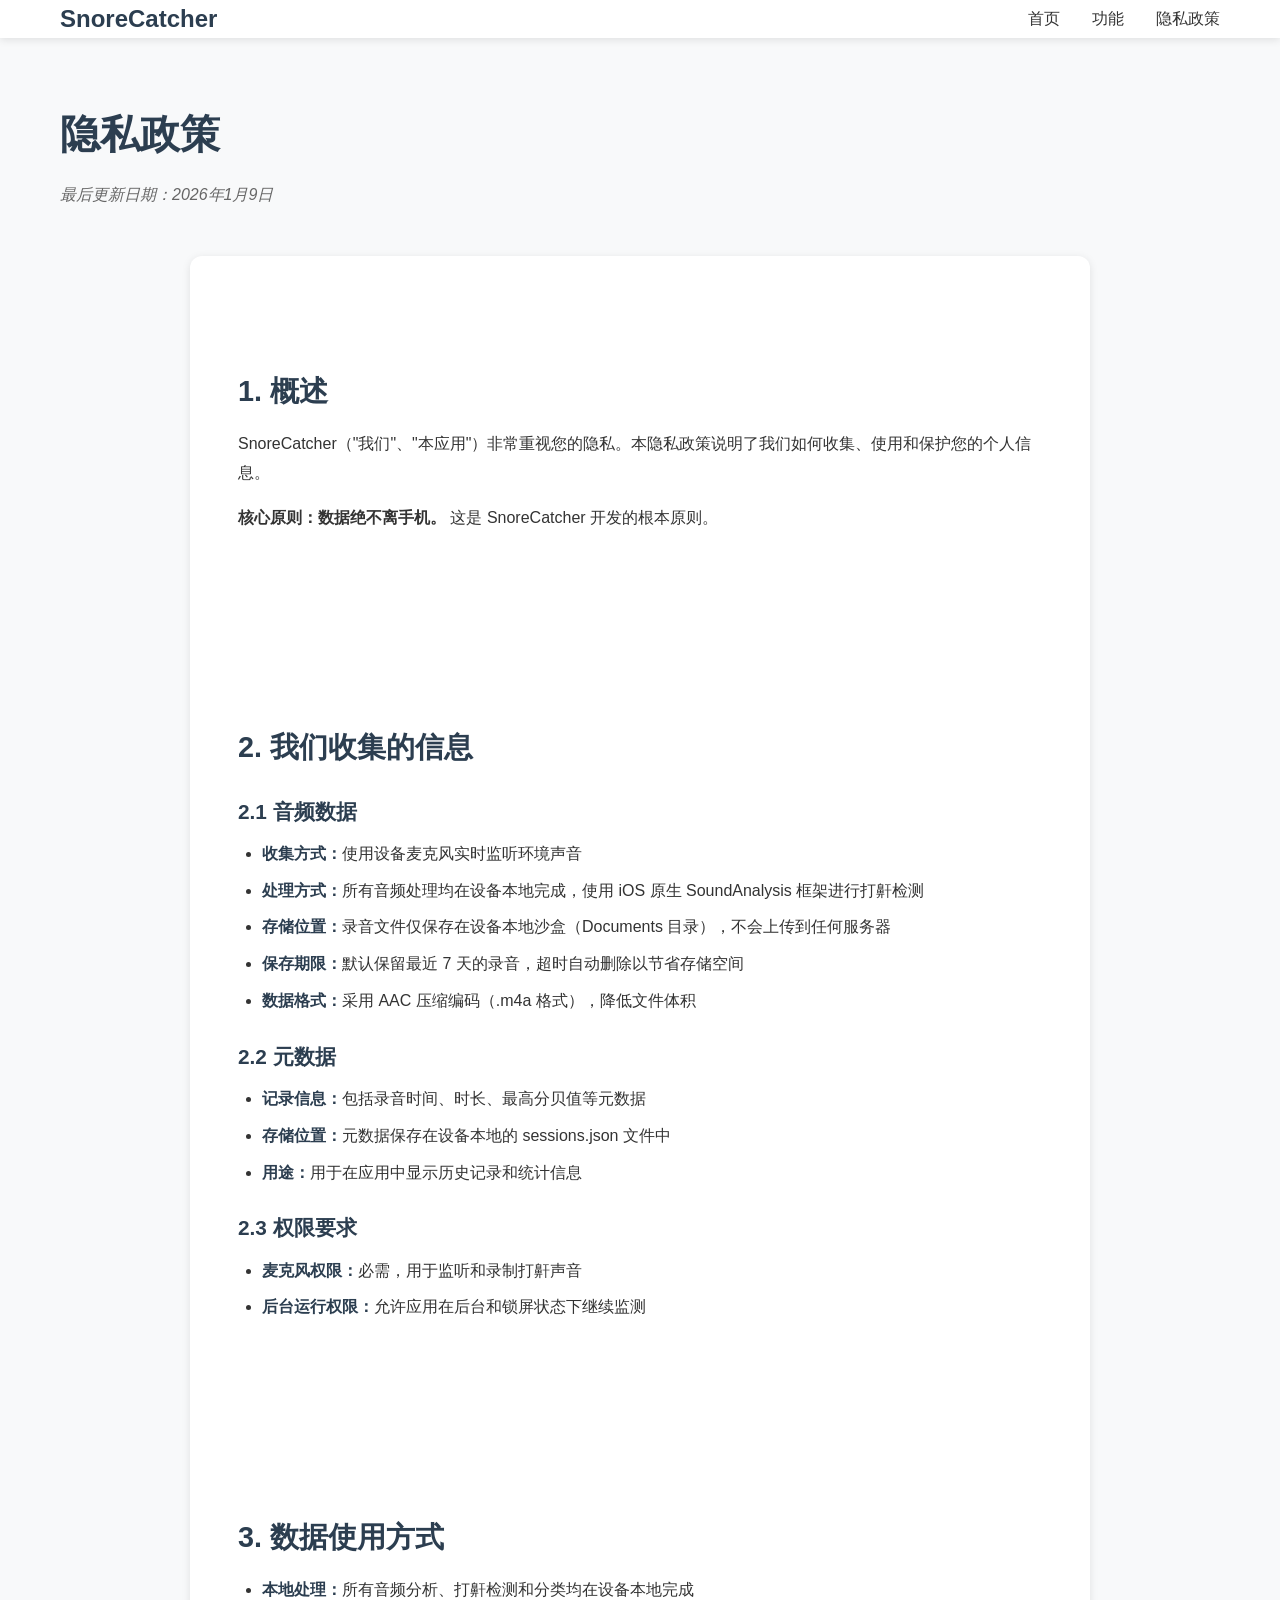
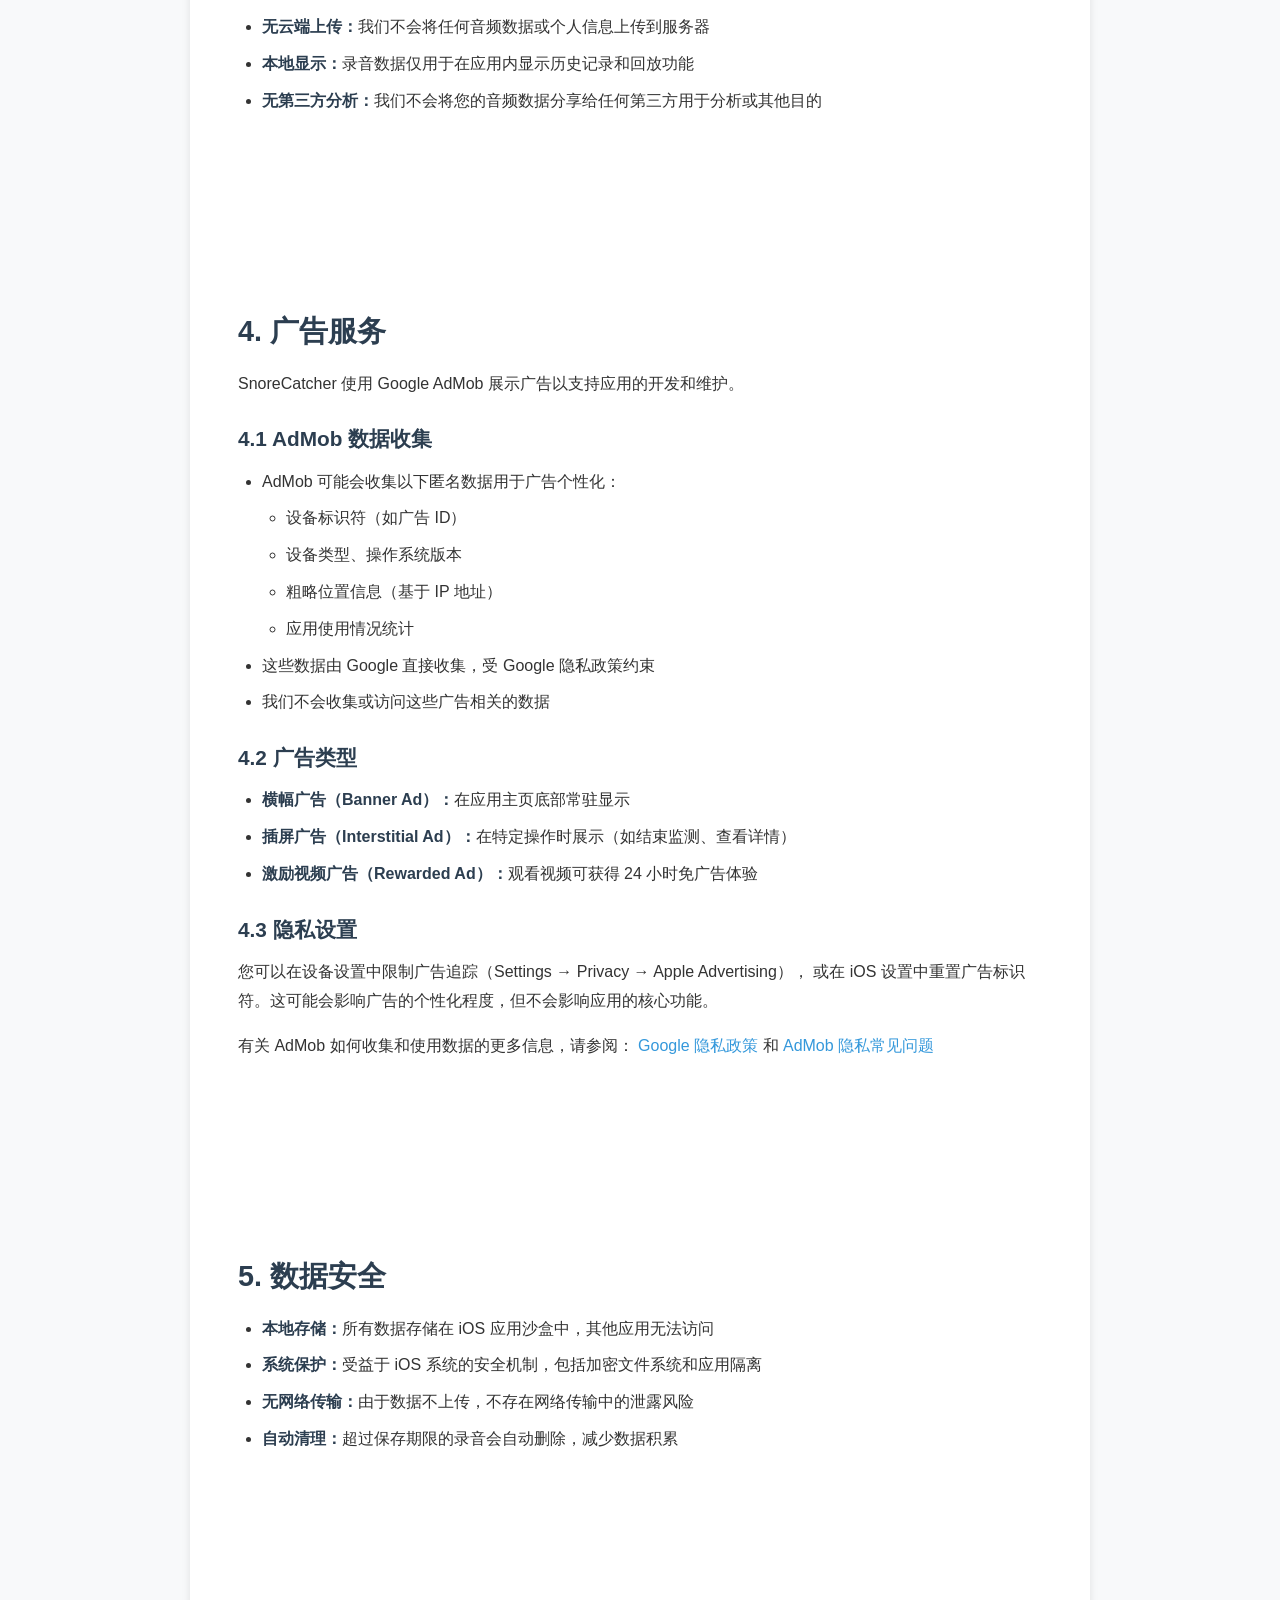
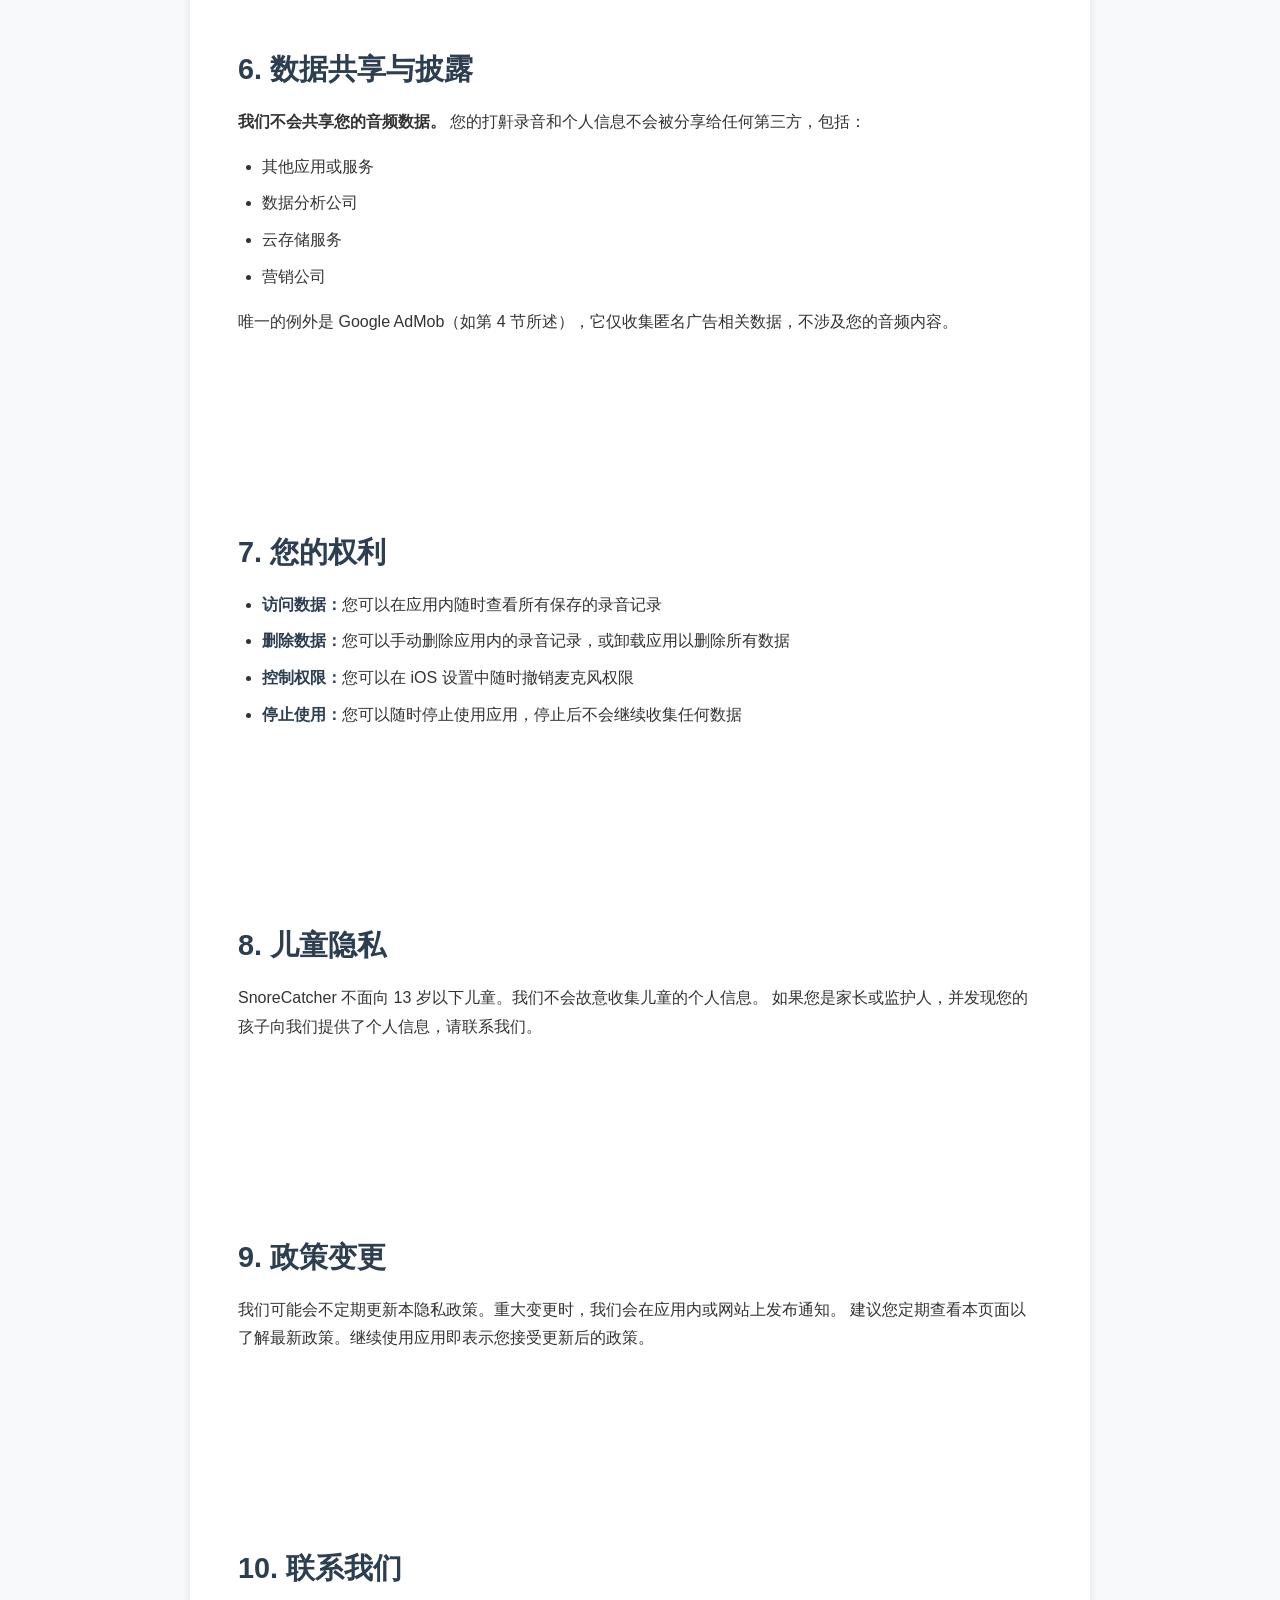
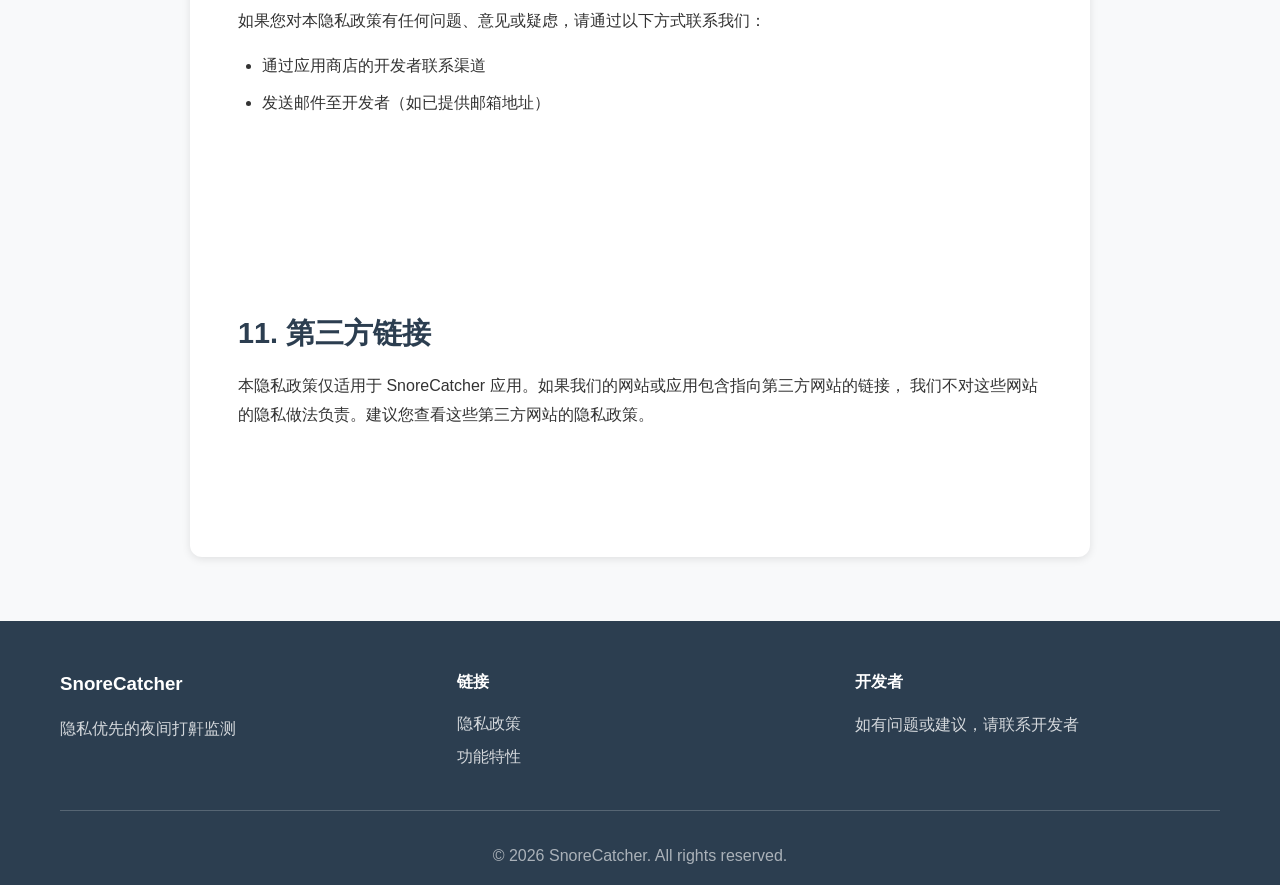
==== privacy.html @ e6eb2a5a "Initial commit: SnoreCatcher website" ====
<!DOCTYPE html>
<html lang="zh-CN">
<head>
    <meta charset="UTF-8">
    <meta name="viewport" content="width=device-width, initial-scale=1.0">
    <meta name="description" content="SnoreCatcher 隐私政策">
    <title>隐私政策 - SnoreCatcher</title>
    <link rel="stylesheet" href="styles.css">
</head>
<body>
    <header>
        <nav class="container">
            <div class="logo">
                <a href="index.html"><h1>SnoreCatcher</h1></a>
            </div>
            <ul class="nav-links">
                <li><a href="index.html">首页</a></li>
                <li><a href="index.html#features">功能</a></li>
                <li><a href="privacy.html">隐私政策</a></li>
            </ul>
        </nav>
    </header>

    <main>
        <section class="privacy-policy">
            <div class="container">
                <h1>隐私政策</h1>
                <p class="last-updated">最后更新日期：2026年1月9日</p>

                <div class="policy-content">
                    <section class="policy-section">
                        <h2>1. 概述</h2>
                        <p>
                            SnoreCatcher（"我们"、"本应用"）非常重视您的隐私。本隐私政策说明了我们如何收集、使用和保护您的个人信息。
                        </p>
                        <p>
                            <strong>核心原则：数据绝不离手机。</strong> 这是 SnoreCatcher 开发的根本原则。
                        </p>
                    </section>

                    <section class="policy-section">
                        <h2>2. 我们收集的信息</h2>
                        
                        <h3>2.1 音频数据</h3>
                        <ul>
                            <li><strong>收集方式：</strong>使用设备麦克风实时监听环境声音</li>
                            <li><strong>处理方式：</strong>所有音频处理均在设备本地完成，使用 iOS 原生 SoundAnalysis 框架进行打鼾检测</li>
                            <li><strong>存储位置：</strong>录音文件仅保存在设备本地沙盒（Documents 目录），不会上传到任何服务器</li>
                            <li><strong>保存期限：</strong>默认保留最近 7 天的录音，超时自动删除以节省存储空间</li>
                            <li><strong>数据格式：</strong>采用 AAC 压缩编码（.m4a 格式），降低文件体积</li>
                        </ul>

                        <h3>2.2 元数据</h3>
                        <ul>
                            <li><strong>记录信息：</strong>包括录音时间、时长、最高分贝值等元数据</li>
                            <li><strong>存储位置：</strong>元数据保存在设备本地的 sessions.json 文件中</li>
                            <li><strong>用途：</strong>用于在应用中显示历史记录和统计信息</li>
                        </ul>

                        <h3>2.3 权限要求</h3>
                        <ul>
                            <li><strong>麦克风权限：</strong>必需，用于监听和录制打鼾声音</li>
                            <li><strong>后台运行权限：</strong>允许应用在后台和锁屏状态下继续监测</li>
                        </ul>
                    </section>

                    <section class="policy-section">
                        <h2>3. 数据使用方式</h2>
                        <ul>
                            <li><strong>本地处理：</strong>所有音频分析、打鼾检测和分类均在设备本地完成</li>
                            <li><strong>无云端上传：</strong>我们不会将任何音频数据或个人信息上传到服务器</li>
                            <li><strong>本地显示：</strong>录音数据仅用于在应用内显示历史记录和回放功能</li>
                            <li><strong>无第三方分析：</strong>我们不会将您的音频数据分享给任何第三方用于分析或其他目的</li>
                        </ul>
                    </section>

                    <section class="policy-section">
                        <h2>4. 广告服务</h2>
                        <p>
                            SnoreCatcher 使用 Google AdMob 展示广告以支持应用的开发和维护。
                        </p>
                        
                        <h3>4.1 AdMob 数据收集</h3>
                        <ul>
                            <li>AdMob 可能会收集以下匿名数据用于广告个性化：
                                <ul>
                                    <li>设备标识符（如广告 ID）</li>
                                    <li>设备类型、操作系统版本</li>
                                    <li>粗略位置信息（基于 IP 地址）</li>
                                    <li>应用使用情况统计</li>
                                </ul>
                            </li>
                            <li>这些数据由 Google 直接收集，受 Google 隐私政策约束</li>
                            <li>我们不会收集或访问这些广告相关的数据</li>
                        </ul>

                        <h3>4.2 广告类型</h3>
                        <ul>
                            <li><strong>横幅广告（Banner Ad）：</strong>在应用主页底部常驻显示</li>
                            <li><strong>插屏广告（Interstitial Ad）：</strong>在特定操作时展示（如结束监测、查看详情）</li>
                            <li><strong>激励视频广告（Rewarded Ad）：</strong>观看视频可获得 24 小时免广告体验</li>
                        </ul>

                        <h3>4.3 隐私设置</h3>
                        <p>
                            您可以在设备设置中限制广告追踪（Settings → Privacy → Apple Advertising），
                            或在 iOS 设置中重置广告标识符。这可能会影响广告的个性化程度，但不会影响应用的核心功能。
                        </p>

                        <p>
                            有关 AdMob 如何收集和使用数据的更多信息，请参阅：
                            <a href="https://policies.google.com/privacy" target="_blank">Google 隐私政策</a> 和
                            <a href="https://support.google.com/admob/answer/6128543" target="_blank">AdMob 隐私常见问题</a>
                        </p>
                    </section>

                    <section class="policy-section">
                        <h2>5. 数据安全</h2>
                        <ul>
                            <li><strong>本地存储：</strong>所有数据存储在 iOS 应用沙盒中，其他应用无法访问</li>
                            <li><strong>系统保护：</strong>受益于 iOS 系统的安全机制，包括加密文件系统和应用隔离</li>
                            <li><strong>无网络传输：</strong>由于数据不上传，不存在网络传输中的泄露风险</li>
                            <li><strong>自动清理：</strong>超过保存期限的录音会自动删除，减少数据积累</li>
                        </ul>
                    </section>

                    <section class="policy-section">
                        <h2>6. 数据共享与披露</h2>
                        <p>
                            <strong>我们不会共享您的音频数据。</strong> 您的打鼾录音和个人信息不会被分享给任何第三方，包括：
                        </p>
                        <ul>
                            <li>其他应用或服务</li>
                            <li>数据分析公司</li>
                            <li>云存储服务</li>
                            <li>营销公司</li>
                        </ul>
                        <p>
                            唯一的例外是 Google AdMob（如第 4 节所述），它仅收集匿名广告相关数据，不涉及您的音频内容。
                        </p>
                    </section>

                    <section class="policy-section">
                        <h2>7. 您的权利</h2>
                        <ul>
                            <li><strong>访问数据：</strong>您可以在应用内随时查看所有保存的录音记录</li>
                            <li><strong>删除数据：</strong>您可以手动删除应用内的录音记录，或卸载应用以删除所有数据</li>
                            <li><strong>控制权限：</strong>您可以在 iOS 设置中随时撤销麦克风权限</li>
                            <li><strong>停止使用：</strong>您可以随时停止使用应用，停止后不会继续收集任何数据</li>
                        </ul>
                    </section>

                    <section class="policy-section">
                        <h2>8. 儿童隐私</h2>
                        <p>
                            SnoreCatcher 不面向 13 岁以下儿童。我们不会故意收集儿童的个人信息。
                            如果您是家长或监护人，并发现您的孩子向我们提供了个人信息，请联系我们。
                        </p>
                    </section>

                    <section class="policy-section">
                        <h2>9. 政策变更</h2>
                        <p>
                            我们可能会不定期更新本隐私政策。重大变更时，我们会在应用内或网站上发布通知。
                            建议您定期查看本页面以了解最新政策。继续使用应用即表示您接受更新后的政策。
                        </p>
                    </section>

                    <section class="policy-section">
                        <h2>10. 联系我们</h2>
                        <p>
                            如果您对本隐私政策有任何问题、意见或疑虑，请通过以下方式联系我们：
                        </p>
                        <ul>
                            <li>通过应用商店的开发者联系渠道</li>
                            <li>发送邮件至开发者（如已提供邮箱地址）</li>
                        </ul>
                    </section>

                    <section class="policy-section">
                        <h2>11. 第三方链接</h2>
                        <p>
                            本隐私政策仅适用于 SnoreCatcher 应用。如果我们的网站或应用包含指向第三方网站的链接，
                            我们不对这些网站的隐私做法负责。建议您查看这些第三方网站的隐私政策。
                        </p>
                    </section>
                </div>
            </div>
        </section>
    </main>

    <footer>
        <div class="container">
            <div class="footer-content">
                <div class="footer-section">
                    <h3>SnoreCatcher</h3>
                    <p>隐私优先的夜间打鼾监测</p>
                </div>
                <div class="footer-section">
                    <h4>链接</h4>
                    <ul>
                        <li><a href="privacy.html">隐私政策</a></li>
                        <li><a href="index.html#features">功能特性</a></li>
                    </ul>
                </div>
                <div class="footer-section">
                    <h4>开发者</h4>
                    <p>如有问题或建议，请联系开发者</p>
                </div>
            </div>
            <div class="footer-bottom">
                <p>&copy; 2026 SnoreCatcher. All rights reserved.</p>
            </div>
        </div>
    </footer>
</body>
</html>
---- styles.css ----
/* Reset and Base Styles */
* {
    margin: 0;
    padding: 0;
    box-sizing: border-box;
}

:root {
    --primary-color: #2c3e50;
    --secondary-color: #3498db;
    --accent-color: #e74c3c;
    --text-color: #333;
    --text-light: #666;
    --bg-color: #ffffff;
    --bg-light: #f8f9fa;
    --border-color: #e1e8ed;
    --shadow: 0 2px 8px rgba(0, 0, 0, 0.1);
    --shadow-lg: 0 4px 16px rgba(0, 0, 0, 0.15);
}

body {
    font-family: -apple-system, BlinkMacSystemFont, 'Segoe UI', Roboto, 'Helvetica Neue', Arial, sans-serif;
    color: var(--text-color);
    line-height: 1.6;
    background-color: var(--bg-color);
}

.container {
    max-width: 1200px;
    margin: 0 auto;
    padding: 0 20px;
}

/* Header */
header {
    background-color: var(--bg-color);
    box-shadow: var(--shadow);
    position: sticky;
    top: 0;
    z-index: 100;
}

nav {
    display: flex;
    justify-content: space-between;
    align-items: center;
    padding: 1rem 20px;
}

.logo h1 {
    font-size: 1.5rem;
    color: var(--primary-color);
    font-weight: 700;
}

.logo a {
    text-decoration: none;
}

.nav-links {
    display: flex;
    list-style: none;
    gap: 2rem;
}

.nav-links a {
    color: var(--text-color);
    text-decoration: none;
    font-weight: 500;
    transition: color 0.3s;
}

.nav-links a:hover {
    color: var(--secondary-color);
}

/* Hero Section */
.hero {
    background: linear-gradient(135deg, #667eea 0%, #764ba2 100%);
    color: white;
    padding: 4rem 0;
    text-align: center;
}

.hero-content {
    max-width: 800px;
    margin: 0 auto;
}

.hero-title {
    font-size: 3rem;
    font-weight: 700;
    margin-bottom: 1rem;
}

.hero-subtitle {
    font-size: 1.5rem;
    margin-bottom: 1.5rem;
    opacity: 0.95;
}

.hero-description {
    font-size: 1.1rem;
    margin-bottom: 2rem;
    opacity: 0.9;
    line-height: 1.8;
}

.cta-buttons {
    margin-top: 2rem;
}

/* Buttons */
.btn {
    display: inline-block;
    padding: 0.75rem 2rem;
    text-decoration: none;
    border-radius: 8px;
    font-weight: 600;
    transition: all 0.3s;
    cursor: pointer;
    border: none;
    font-size: 1rem;
}

.btn-primary {
    background-color: white;
    color: var(--primary-color);
    box-shadow: var(--shadow-lg);
}

.btn-primary:hover {
    transform: translateY(-2px);
    box-shadow: 0 6px 20px rgba(0, 0, 0, 0.2);
}

.btn-large {
    padding: 1rem 2.5rem;
    font-size: 1.1rem;
}

.app-store-badge {
    display: inline-block;
}

/* Sections */
section {
    padding: 4rem 0;
}

.section-title {
    font-size: 2.5rem;
    text-align: center;
    margin-bottom: 3rem;
    color: var(--primary-color);
    font-weight: 700;
}

/* Features Grid */
.features {
    background-color: var(--bg-light);
}

.features-grid {
    display: grid;
    grid-template-columns: repeat(auto-fit, minmax(300px, 1fr));
    gap: 2rem;
    margin-top: 2rem;
}

.feature-card {
    background: white;
    padding: 2rem;
    border-radius: 12px;
    box-shadow: var(--shadow);
    transition: transform 0.3s, box-shadow 0.3s;
    text-align: center;
}

.feature-card:hover {
    transform: translateY(-5px);
    box-shadow: var(--shadow-lg);
}

.feature-icon {
    font-size: 3rem;
    margin-bottom: 1rem;
}

.feature-card h3 {
    font-size: 1.5rem;
    margin-bottom: 1rem;
    color: var(--primary-color);
}

.feature-card p {
    color: var(--text-light);
    line-height: 1.7;
}

/* Target Users */
.users-grid {
    display: grid;
    grid-template-columns: repeat(auto-fit, minmax(280px, 1fr));
    gap: 2rem;
    margin-top: 2rem;
}

.user-card {
    background: white;
    padding: 2rem;
    border-radius: 12px;
    box-shadow: var(--shadow);
    border-left: 4px solid var(--secondary-color);
    transition: transform 0.3s;
}

.user-card:hover {
    transform: translateX(5px);
}

.user-card h3 {
    font-size: 1.3rem;
    margin-bottom: 0.5rem;
    color: var(--primary-color);
}

.user-card p {
    color: var(--text-light);
}

/* How It Works */
.how-it-works {
    background-color: var(--bg-light);
}

.process-steps {
    display: grid;
    grid-template-columns: repeat(auto-fit, minmax(250px, 1fr));
    gap: 2rem;
    margin-top: 2rem;
}

.step {
    background: white;
    padding: 2rem;
    border-radius: 12px;
    box-shadow: var(--shadow);
    text-align: center;
    position: relative;
}

.step-number {
    width: 50px;
    height: 50px;
    background: linear-gradient(135deg, #667eea 0%, #764ba2 100%);
    color: white;
    border-radius: 50%;
    display: flex;
    align-items: center;
    justify-content: center;
    font-size: 1.5rem;
    font-weight: 700;
    margin: 0 auto 1rem;
}

.step h3 {
    font-size: 1.3rem;
    margin-bottom: 0.5rem;
    color: var(--primary-color);
}

.step p {
    color: var(--text-light);
    line-height: 1.7;
}

/* Privacy Highlight */
.privacy-highlight {
    background: linear-gradient(135deg, #f093fb 0%, #f5576c 100%);
    color: white;
}

.privacy-content {
    max-width: 800px;
    margin: 0 auto;
    text-align: center;
}

.privacy-statement {
    font-size: 1.2rem;
    margin-bottom: 1.5rem;
    line-height: 1.8;
}

.privacy-highlight p {
    font-size: 1.1rem;
    opacity: 0.95;
    line-height: 1.8;
}

.privacy-highlight a {
    color: white;
    text-decoration: underline;
    font-weight: 600;
}

/* Download Section */
.download {
    background-color: var(--bg-light);
    text-align: center;
}

.download-description {
    font-size: 1.2rem;
    color: var(--text-light);
    margin-bottom: 2rem;
}

/* Privacy Policy Page */
.privacy-policy {
    padding: 4rem 0;
    background-color: var(--bg-light);
    min-height: calc(100vh - 200px);
}

.privacy-policy h1 {
    font-size: 2.5rem;
    color: var(--primary-color);
    margin-bottom: 1rem;
}

.last-updated {
    color: var(--text-light);
    font-style: italic;
    margin-bottom: 3rem;
}

.policy-content {
    background: white;
    padding: 3rem;
    border-radius: 12px;
    box-shadow: var(--shadow);
    max-width: 900px;
    margin: 0 auto;
}

.policy-section {
    margin-bottom: 3rem;
}

.policy-section:last-child {
    margin-bottom: 0;
}

.policy-section h2 {
    font-size: 1.8rem;
    color: var(--primary-color);
    margin-bottom: 1rem;
    margin-top: 2rem;
}

.policy-section h2:first-child {
    margin-top: 0;
}

.policy-section h3 {
    font-size: 1.3rem;
    color: var(--primary-color);
    margin-top: 1.5rem;
    margin-bottom: 0.75rem;
}

.policy-section p {
    color: var(--text-color);
    line-height: 1.8;
    margin-bottom: 1rem;
}

.policy-section ul {
    margin-left: 1.5rem;
    margin-bottom: 1rem;
    line-height: 1.8;
}

.policy-section ul ul {
    margin-top: 0.5rem;
    margin-bottom: 0.5rem;
}

.policy-section li {
    color: var(--text-color);
    margin-bottom: 0.5rem;
}

.policy-section li strong {
    color: var(--primary-color);
}

.policy-section a {
    color: var(--secondary-color);
    text-decoration: none;
}

.policy-section a:hover {
    text-decoration: underline;
}

/* Footer */
footer {
    background-color: var(--primary-color);
    color: white;
    padding: 3rem 0 1rem;
}

.footer-content {
    display: grid;
    grid-template-columns: repeat(auto-fit, minmax(250px, 1fr));
    gap: 2rem;
    margin-bottom: 2rem;
}

.footer-section h3,
.footer-section h4 {
    margin-bottom: 1rem;
}

.footer-section ul {
    list-style: none;
}

.footer-section ul li {
    margin-bottom: 0.5rem;
}

.footer-section a {
    color: rgba(255, 255, 255, 0.8);
    text-decoration: none;
    transition: color 0.3s;
}

.footer-section a:hover {
    color: white;
}

.footer-section p {
    color: rgba(255, 255, 255, 0.8);
    line-height: 1.7;
}

.footer-bottom {
    text-align: center;
    padding-top: 2rem;
    border-top: 1px solid rgba(255, 255, 255, 0.2);
    color: rgba(255, 255, 255, 0.6);
}

/* Responsive Design */
@media (max-width: 768px) {
    .nav-links {
        gap: 1rem;
        font-size: 0.9rem;
    }

    .hero-title {
        font-size: 2rem;
    }

    .hero-subtitle {
        font-size: 1.2rem;
    }

    .section-title {
        font-size: 2rem;
    }

    .features-grid,
    .users-grid,
    .process-steps {
        grid-template-columns: 1fr;
    }

    .policy-content {
        padding: 2rem 1.5rem;
    }

    .policy-section h2 {
        font-size: 1.5rem;
    }

    .footer-content {
        grid-template-columns: 1fr;
    }
}

@media (max-width: 480px) {
    nav {
        flex-direction: column;
        gap: 1rem;
    }

    .nav-links {
        flex-wrap: wrap;
        justify-content: center;
    }

    .hero {
        padding: 2rem 0;
    }

    .hero-title {
        font-size: 1.75rem;
    }

    section {
        padding: 2rem 0;
    }

    .container {
        padding: 0 15px;
    }
}
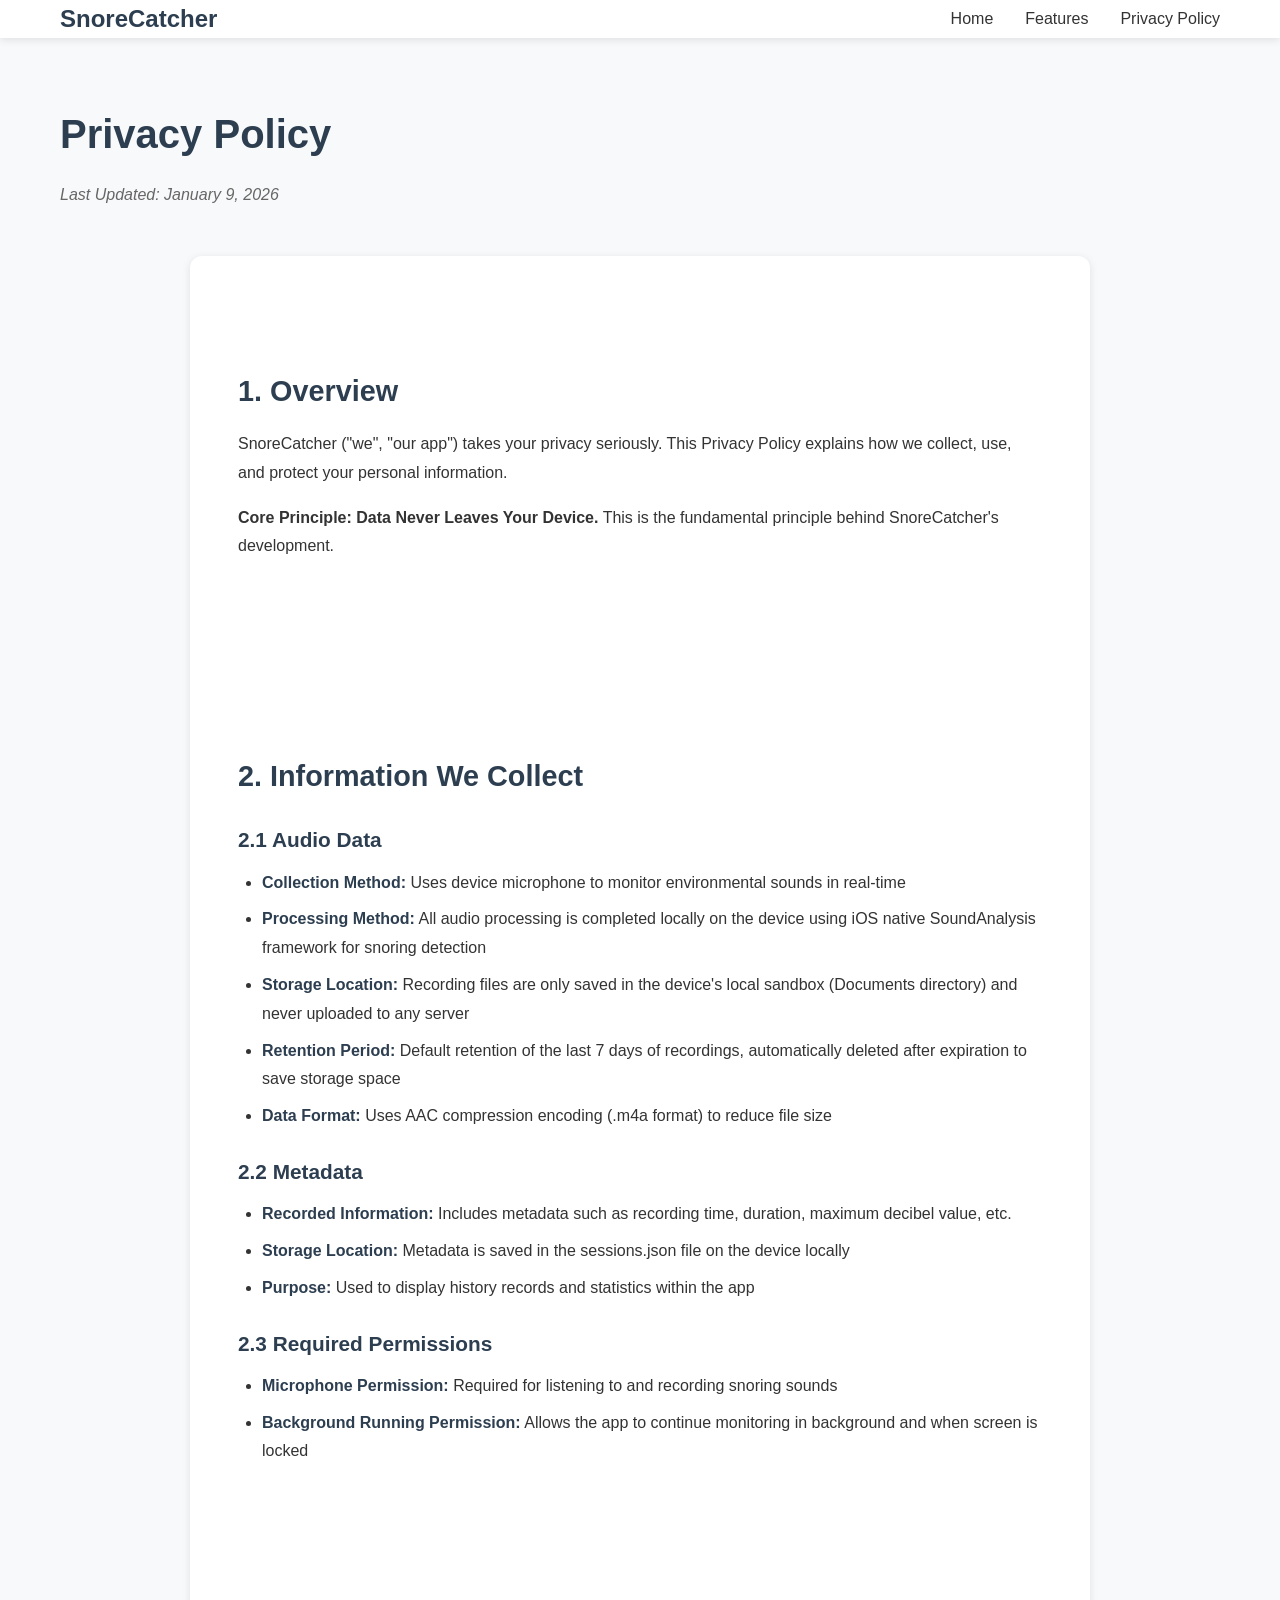
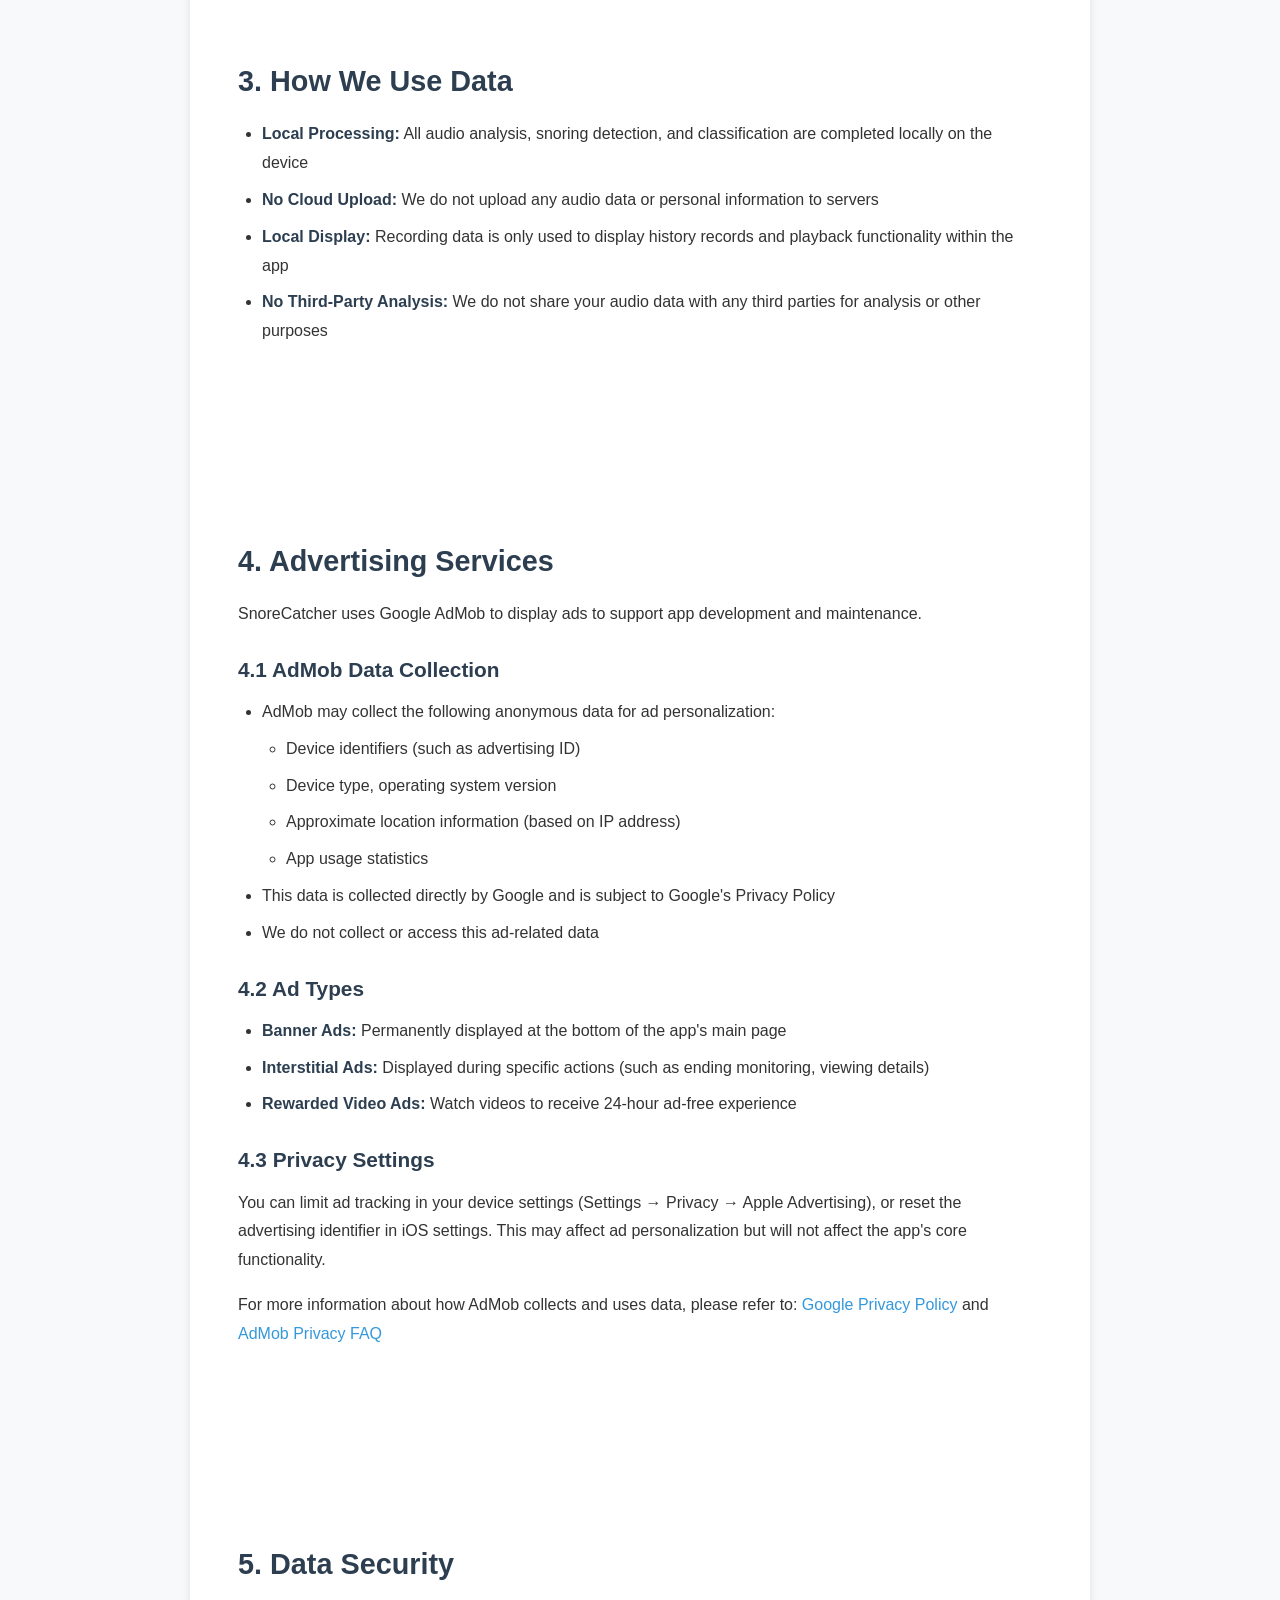
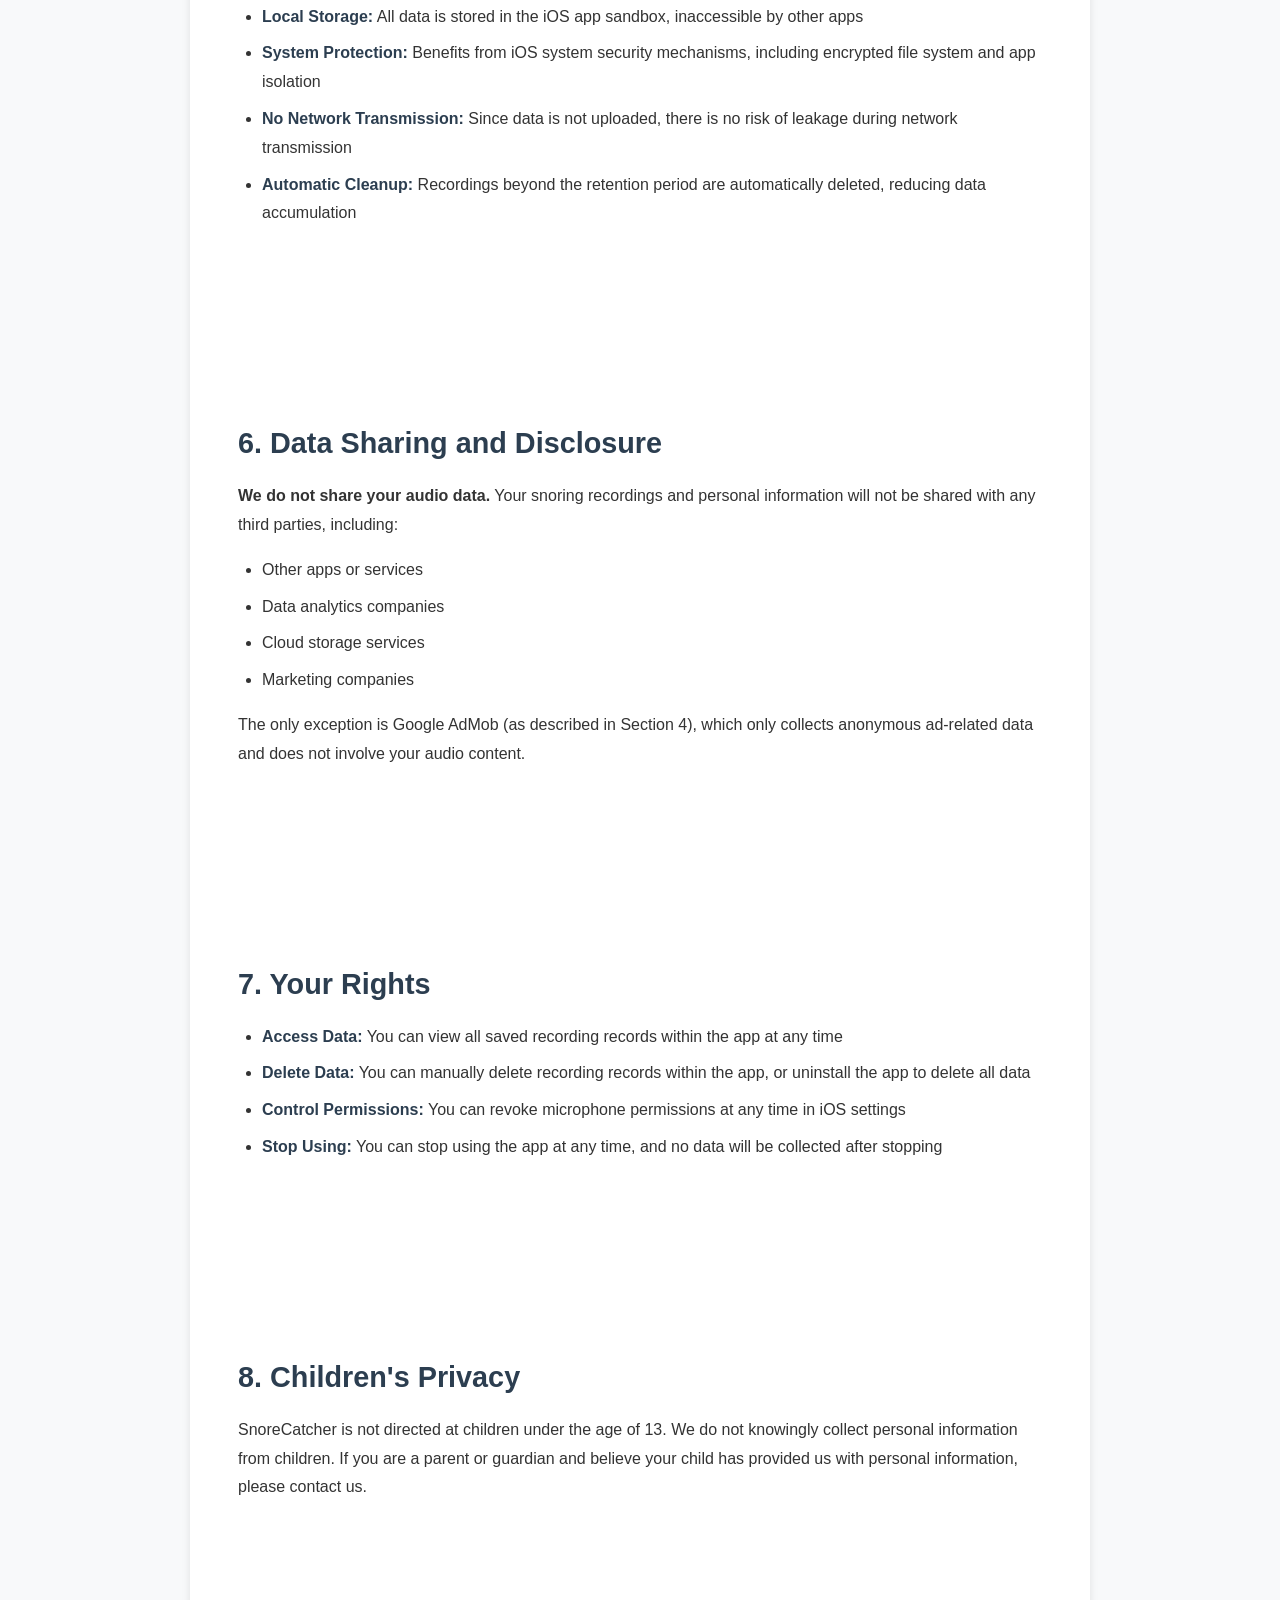
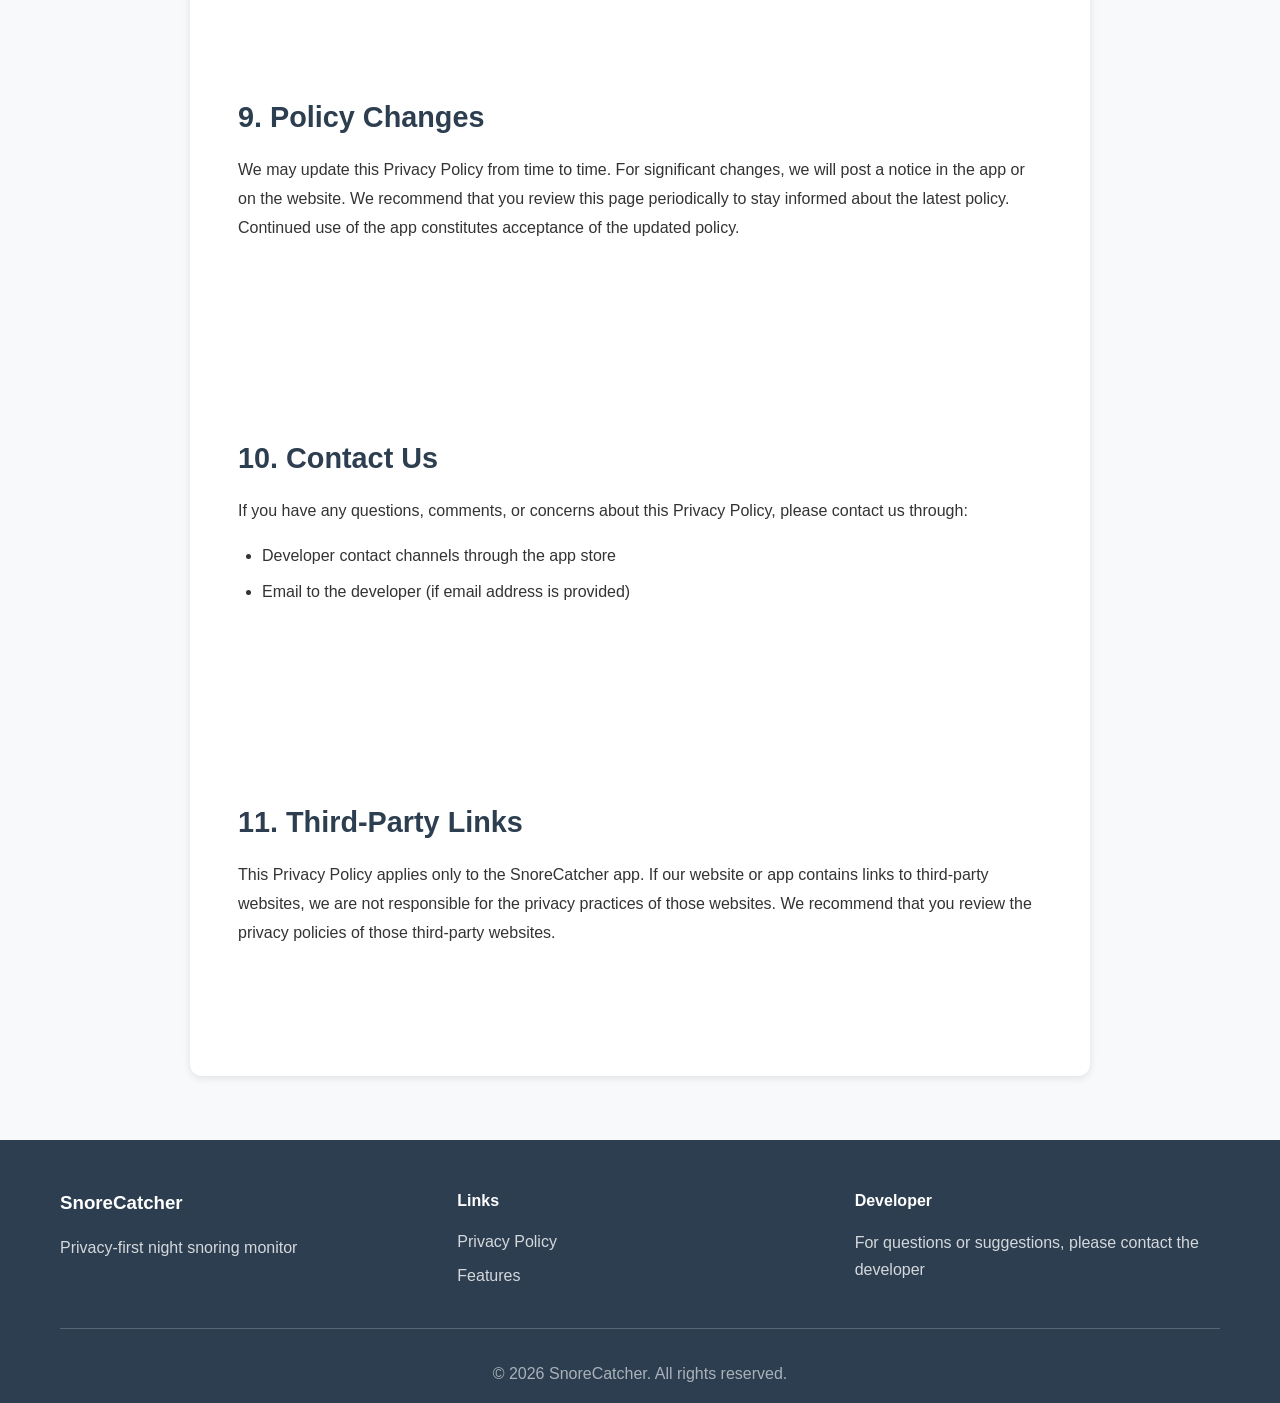
==== commit 5653f8fe: "Switch website content to English" ====
--- a/privacy.html
+++ b/privacy.html
@@ -1,10 +1,10 @@
 <!DOCTYPE html>
-<html lang="zh-CN">
+<html lang="en">
 <head>
     <meta charset="UTF-8">
     <meta name="viewport" content="width=device-width, initial-scale=1.0">
-    <meta name="description" content="SnoreCatcher 隐私政策">
-    <title>隐私政策 - SnoreCatcher</title>
+    <meta name="description" content="SnoreCatcher Privacy Policy">
+    <title>Privacy Policy - SnoreCatcher</title>
     <link rel="stylesheet" href="styles.css">
 </head>
 <body>
@@ -14,9 +14,9 @@
                 <a href="index.html"><h1>SnoreCatcher</h1></a>
             </div>
             <ul class="nav-links">
-                <li><a href="index.html">首页</a></li>
-                <li><a href="index.html#features">功能</a></li>
-                <li><a href="privacy.html">隐私政策</a></li>
+                <li><a href="index.html">Home</a></li>
+                <li><a href="index.html#features">Features</a></li>
+                <li><a href="privacy.html">Privacy Policy</a></li>
             </ul>
         </nav>
     </header>
@@ -24,164 +24,164 @@
     <main>
         <section class="privacy-policy">
             <div class="container">
-                <h1>隐私政策</h1>
-                <p class="last-updated">最后更新日期：2026年1月9日</p>
+                <h1>Privacy Policy</h1>
+                <p class="last-updated">Last Updated: January 9, 2026</p>
 
                 <div class="policy-content">
                     <section class="policy-section">
-                        <h2>1. 概述</h2>
-                        <p>
-                            SnoreCatcher（"我们"、"本应用"）非常重视您的隐私。本隐私政策说明了我们如何收集、使用和保护您的个人信息。
-                        </p>
-                        <p>
-                            <strong>核心原则：数据绝不离手机。</strong> 这是 SnoreCatcher 开发的根本原则。
-                        </p>
-                    </section>
-
-                    <section class="policy-section">
-                        <h2>2. 我们收集的信息</h2>
+                        <h2>1. Overview</h2>
+                        <p>
+                            SnoreCatcher ("we", "our app") takes your privacy seriously. This Privacy Policy explains how we collect, use, and protect your personal information.
+                        </p>
+                        <p>
+                            <strong>Core Principle: Data Never Leaves Your Device.</strong> This is the fundamental principle behind SnoreCatcher's development.
+                        </p>
+                    </section>
+
+                    <section class="policy-section">
+                        <h2>2. Information We Collect</h2>
                         
-                        <h3>2.1 音频数据</h3>
-                        <ul>
-                            <li><strong>收集方式：</strong>使用设备麦克风实时监听环境声音</li>
-                            <li><strong>处理方式：</strong>所有音频处理均在设备本地完成，使用 iOS 原生 SoundAnalysis 框架进行打鼾检测</li>
-                            <li><strong>存储位置：</strong>录音文件仅保存在设备本地沙盒（Documents 目录），不会上传到任何服务器</li>
-                            <li><strong>保存期限：</strong>默认保留最近 7 天的录音，超时自动删除以节省存储空间</li>
-                            <li><strong>数据格式：</strong>采用 AAC 压缩编码（.m4a 格式），降低文件体积</li>
-                        </ul>
-
-                        <h3>2.2 元数据</h3>
-                        <ul>
-                            <li><strong>记录信息：</strong>包括录音时间、时长、最高分贝值等元数据</li>
-                            <li><strong>存储位置：</strong>元数据保存在设备本地的 sessions.json 文件中</li>
-                            <li><strong>用途：</strong>用于在应用中显示历史记录和统计信息</li>
-                        </ul>
-
-                        <h3>2.3 权限要求</h3>
-                        <ul>
-                            <li><strong>麦克风权限：</strong>必需，用于监听和录制打鼾声音</li>
-                            <li><strong>后台运行权限：</strong>允许应用在后台和锁屏状态下继续监测</li>
-                        </ul>
-                    </section>
-
-                    <section class="policy-section">
-                        <h2>3. 数据使用方式</h2>
-                        <ul>
-                            <li><strong>本地处理：</strong>所有音频分析、打鼾检测和分类均在设备本地完成</li>
-                            <li><strong>无云端上传：</strong>我们不会将任何音频数据或个人信息上传到服务器</li>
-                            <li><strong>本地显示：</strong>录音数据仅用于在应用内显示历史记录和回放功能</li>
-                            <li><strong>无第三方分析：</strong>我们不会将您的音频数据分享给任何第三方用于分析或其他目的</li>
-                        </ul>
-                    </section>
-
-                    <section class="policy-section">
-                        <h2>4. 广告服务</h2>
-                        <p>
-                            SnoreCatcher 使用 Google AdMob 展示广告以支持应用的开发和维护。
+                        <h3>2.1 Audio Data</h3>
+                        <ul>
+                            <li><strong>Collection Method:</strong> Uses device microphone to monitor environmental sounds in real-time</li>
+                            <li><strong>Processing Method:</strong> All audio processing is completed locally on the device using iOS native SoundAnalysis framework for snoring detection</li>
+                            <li><strong>Storage Location:</strong> Recording files are only saved in the device's local sandbox (Documents directory) and never uploaded to any server</li>
+                            <li><strong>Retention Period:</strong> Default retention of the last 7 days of recordings, automatically deleted after expiration to save storage space</li>
+                            <li><strong>Data Format:</strong> Uses AAC compression encoding (.m4a format) to reduce file size</li>
+                        </ul>
+
+                        <h3>2.2 Metadata</h3>
+                        <ul>
+                            <li><strong>Recorded Information:</strong> Includes metadata such as recording time, duration, maximum decibel value, etc.</li>
+                            <li><strong>Storage Location:</strong> Metadata is saved in the sessions.json file on the device locally</li>
+                            <li><strong>Purpose:</strong> Used to display history records and statistics within the app</li>
+                        </ul>
+
+                        <h3>2.3 Required Permissions</h3>
+                        <ul>
+                            <li><strong>Microphone Permission:</strong> Required for listening to and recording snoring sounds</li>
+                            <li><strong>Background Running Permission:</strong> Allows the app to continue monitoring in background and when screen is locked</li>
+                        </ul>
+                    </section>
+
+                    <section class="policy-section">
+                        <h2>3. How We Use Data</h2>
+                        <ul>
+                            <li><strong>Local Processing:</strong> All audio analysis, snoring detection, and classification are completed locally on the device</li>
+                            <li><strong>No Cloud Upload:</strong> We do not upload any audio data or personal information to servers</li>
+                            <li><strong>Local Display:</strong> Recording data is only used to display history records and playback functionality within the app</li>
+                            <li><strong>No Third-Party Analysis:</strong> We do not share your audio data with any third parties for analysis or other purposes</li>
+                        </ul>
+                    </section>
+
+                    <section class="policy-section">
+                        <h2>4. Advertising Services</h2>
+                        <p>
+                            SnoreCatcher uses Google AdMob to display ads to support app development and maintenance.
                         </p>
                         
-                        <h3>4.1 AdMob 数据收集</h3>
-                        <ul>
-                            <li>AdMob 可能会收集以下匿名数据用于广告个性化：
+                        <h3>4.1 AdMob Data Collection</h3>
+                        <ul>
+                            <li>AdMob may collect the following anonymous data for ad personalization:
                                 <ul>
-                                    <li>设备标识符（如广告 ID）</li>
-                                    <li>设备类型、操作系统版本</li>
-                                    <li>粗略位置信息（基于 IP 地址）</li>
-                                    <li>应用使用情况统计</li>
+                                    <li>Device identifiers (such as advertising ID)</li>
+                                    <li>Device type, operating system version</li>
+                                    <li>Approximate location information (based on IP address)</li>
+                                    <li>App usage statistics</li>
                                 </ul>
                             </li>
-                            <li>这些数据由 Google 直接收集，受 Google 隐私政策约束</li>
-                            <li>我们不会收集或访问这些广告相关的数据</li>
-                        </ul>
-
-                        <h3>4.2 广告类型</h3>
-                        <ul>
-                            <li><strong>横幅广告（Banner Ad）：</strong>在应用主页底部常驻显示</li>
-                            <li><strong>插屏广告（Interstitial Ad）：</strong>在特定操作时展示（如结束监测、查看详情）</li>
-                            <li><strong>激励视频广告（Rewarded Ad）：</strong>观看视频可获得 24 小时免广告体验</li>
-                        </ul>
-
-                        <h3>4.3 隐私设置</h3>
-                        <p>
-                            您可以在设备设置中限制广告追踪（Settings → Privacy → Apple Advertising），
-                            或在 iOS 设置中重置广告标识符。这可能会影响广告的个性化程度，但不会影响应用的核心功能。
-                        </p>
-
-                        <p>
-                            有关 AdMob 如何收集和使用数据的更多信息，请参阅：
-                            <a href="https://policies.google.com/privacy" target="_blank">Google 隐私政策</a> 和
-                            <a href="https://support.google.com/admob/answer/6128543" target="_blank">AdMob 隐私常见问题</a>
-                        </p>
-                    </section>
-
-                    <section class="policy-section">
-                        <h2>5. 数据安全</h2>
-                        <ul>
-                            <li><strong>本地存储：</strong>所有数据存储在 iOS 应用沙盒中，其他应用无法访问</li>
-                            <li><strong>系统保护：</strong>受益于 iOS 系统的安全机制，包括加密文件系统和应用隔离</li>
-                            <li><strong>无网络传输：</strong>由于数据不上传，不存在网络传输中的泄露风险</li>
-                            <li><strong>自动清理：</strong>超过保存期限的录音会自动删除，减少数据积累</li>
-                        </ul>
-                    </section>
-
-                    <section class="policy-section">
-                        <h2>6. 数据共享与披露</h2>
-                        <p>
-                            <strong>我们不会共享您的音频数据。</strong> 您的打鼾录音和个人信息不会被分享给任何第三方，包括：
-                        </p>
-                        <ul>
-                            <li>其他应用或服务</li>
-                            <li>数据分析公司</li>
-                            <li>云存储服务</li>
-                            <li>营销公司</li>
-                        </ul>
-                        <p>
-                            唯一的例外是 Google AdMob（如第 4 节所述），它仅收集匿名广告相关数据，不涉及您的音频内容。
-                        </p>
-                    </section>
-
-                    <section class="policy-section">
-                        <h2>7. 您的权利</h2>
-                        <ul>
-                            <li><strong>访问数据：</strong>您可以在应用内随时查看所有保存的录音记录</li>
-                            <li><strong>删除数据：</strong>您可以手动删除应用内的录音记录，或卸载应用以删除所有数据</li>
-                            <li><strong>控制权限：</strong>您可以在 iOS 设置中随时撤销麦克风权限</li>
-                            <li><strong>停止使用：</strong>您可以随时停止使用应用，停止后不会继续收集任何数据</li>
-                        </ul>
-                    </section>
-
-                    <section class="policy-section">
-                        <h2>8. 儿童隐私</h2>
-                        <p>
-                            SnoreCatcher 不面向 13 岁以下儿童。我们不会故意收集儿童的个人信息。
-                            如果您是家长或监护人，并发现您的孩子向我们提供了个人信息，请联系我们。
-                        </p>
-                    </section>
-
-                    <section class="policy-section">
-                        <h2>9. 政策变更</h2>
-                        <p>
-                            我们可能会不定期更新本隐私政策。重大变更时，我们会在应用内或网站上发布通知。
-                            建议您定期查看本页面以了解最新政策。继续使用应用即表示您接受更新后的政策。
-                        </p>
-                    </section>
-
-                    <section class="policy-section">
-                        <h2>10. 联系我们</h2>
-                        <p>
-                            如果您对本隐私政策有任何问题、意见或疑虑，请通过以下方式联系我们：
-                        </p>
-                        <ul>
-                            <li>通过应用商店的开发者联系渠道</li>
-                            <li>发送邮件至开发者（如已提供邮箱地址）</li>
-                        </ul>
-                    </section>
-
-                    <section class="policy-section">
-                        <h2>11. 第三方链接</h2>
-                        <p>
-                            本隐私政策仅适用于 SnoreCatcher 应用。如果我们的网站或应用包含指向第三方网站的链接，
-                            我们不对这些网站的隐私做法负责。建议您查看这些第三方网站的隐私政策。
+                            <li>This data is collected directly by Google and is subject to Google's Privacy Policy</li>
+                            <li>We do not collect or access this ad-related data</li>
+                        </ul>
+
+                        <h3>4.2 Ad Types</h3>
+                        <ul>
+                            <li><strong>Banner Ads:</strong> Permanently displayed at the bottom of the app's main page</li>
+                            <li><strong>Interstitial Ads:</strong> Displayed during specific actions (such as ending monitoring, viewing details)</li>
+                            <li><strong>Rewarded Video Ads:</strong> Watch videos to receive 24-hour ad-free experience</li>
+                        </ul>
+
+                        <h3>4.3 Privacy Settings</h3>
+                        <p>
+                            You can limit ad tracking in your device settings (Settings → Privacy → Apple Advertising),
+                            or reset the advertising identifier in iOS settings. This may affect ad personalization but will not affect the app's core functionality.
+                        </p>
+
+                        <p>
+                            For more information about how AdMob collects and uses data, please refer to:
+                            <a href="https://policies.google.com/privacy" target="_blank">Google Privacy Policy</a> and
+                            <a href="https://support.google.com/admob/answer/6128543" target="_blank">AdMob Privacy FAQ</a>
+                        </p>
+                    </section>
+
+                    <section class="policy-section">
+                        <h2>5. Data Security</h2>
+                        <ul>
+                            <li><strong>Local Storage:</strong> All data is stored in the iOS app sandbox, inaccessible by other apps</li>
+                            <li><strong>System Protection:</strong> Benefits from iOS system security mechanisms, including encrypted file system and app isolation</li>
+                            <li><strong>No Network Transmission:</strong> Since data is not uploaded, there is no risk of leakage during network transmission</li>
+                            <li><strong>Automatic Cleanup:</strong> Recordings beyond the retention period are automatically deleted, reducing data accumulation</li>
+                        </ul>
+                    </section>
+
+                    <section class="policy-section">
+                        <h2>6. Data Sharing and Disclosure</h2>
+                        <p>
+                            <strong>We do not share your audio data.</strong> Your snoring recordings and personal information will not be shared with any third parties, including:
+                        </p>
+                        <ul>
+                            <li>Other apps or services</li>
+                            <li>Data analytics companies</li>
+                            <li>Cloud storage services</li>
+                            <li>Marketing companies</li>
+                        </ul>
+                        <p>
+                            The only exception is Google AdMob (as described in Section 4), which only collects anonymous ad-related data and does not involve your audio content.
+                        </p>
+                    </section>
+
+                    <section class="policy-section">
+                        <h2>7. Your Rights</h2>
+                        <ul>
+                            <li><strong>Access Data:</strong> You can view all saved recording records within the app at any time</li>
+                            <li><strong>Delete Data:</strong> You can manually delete recording records within the app, or uninstall the app to delete all data</li>
+                            <li><strong>Control Permissions:</strong> You can revoke microphone permissions at any time in iOS settings</li>
+                            <li><strong>Stop Using:</strong> You can stop using the app at any time, and no data will be collected after stopping</li>
+                        </ul>
+                    </section>
+
+                    <section class="policy-section">
+                        <h2>8. Children's Privacy</h2>
+                        <p>
+                            SnoreCatcher is not directed at children under the age of 13. We do not knowingly collect personal information from children.
+                            If you are a parent or guardian and believe your child has provided us with personal information, please contact us.
+                        </p>
+                    </section>
+
+                    <section class="policy-section">
+                        <h2>9. Policy Changes</h2>
+                        <p>
+                            We may update this Privacy Policy from time to time. For significant changes, we will post a notice in the app or on the website.
+                            We recommend that you review this page periodically to stay informed about the latest policy. Continued use of the app constitutes acceptance of the updated policy.
+                        </p>
+                    </section>
+
+                    <section class="policy-section">
+                        <h2>10. Contact Us</h2>
+                        <p>
+                            If you have any questions, comments, or concerns about this Privacy Policy, please contact us through:
+                        </p>
+                        <ul>
+                            <li>Developer contact channels through the app store</li>
+                            <li>Email to the developer (if email address is provided)</li>
+                        </ul>
+                    </section>
+
+                    <section class="policy-section">
+                        <h2>11. Third-Party Links</h2>
+                        <p>
+                            This Privacy Policy applies only to the SnoreCatcher app. If our website or app contains links to third-party websites,
+                            we are not responsible for the privacy practices of those websites. We recommend that you review the privacy policies of those third-party websites.
                         </p>
                     </section>
                 </div>
@@ -194,18 +194,18 @@
             <div class="footer-content">
                 <div class="footer-section">
                     <h3>SnoreCatcher</h3>
-                    <p>隐私优先的夜间打鼾监测</p>
+                    <p>Privacy-first night snoring monitor</p>
                 </div>
                 <div class="footer-section">
-                    <h4>链接</h4>
+                    <h4>Links</h4>
                     <ul>
-                        <li><a href="privacy.html">隐私政策</a></li>
-                        <li><a href="index.html#features">功能特性</a></li>
+                        <li><a href="privacy.html">Privacy Policy</a></li>
+                        <li><a href="index.html#features">Features</a></li>
                     </ul>
                 </div>
                 <div class="footer-section">
-                    <h4>开发者</h4>
-                    <p>如有问题或建议，请联系开发者</p>
+                    <h4>Developer</h4>
+                    <p>For questions or suggestions, please contact the developer</p>
                 </div>
             </div>
             <div class="footer-bottom">
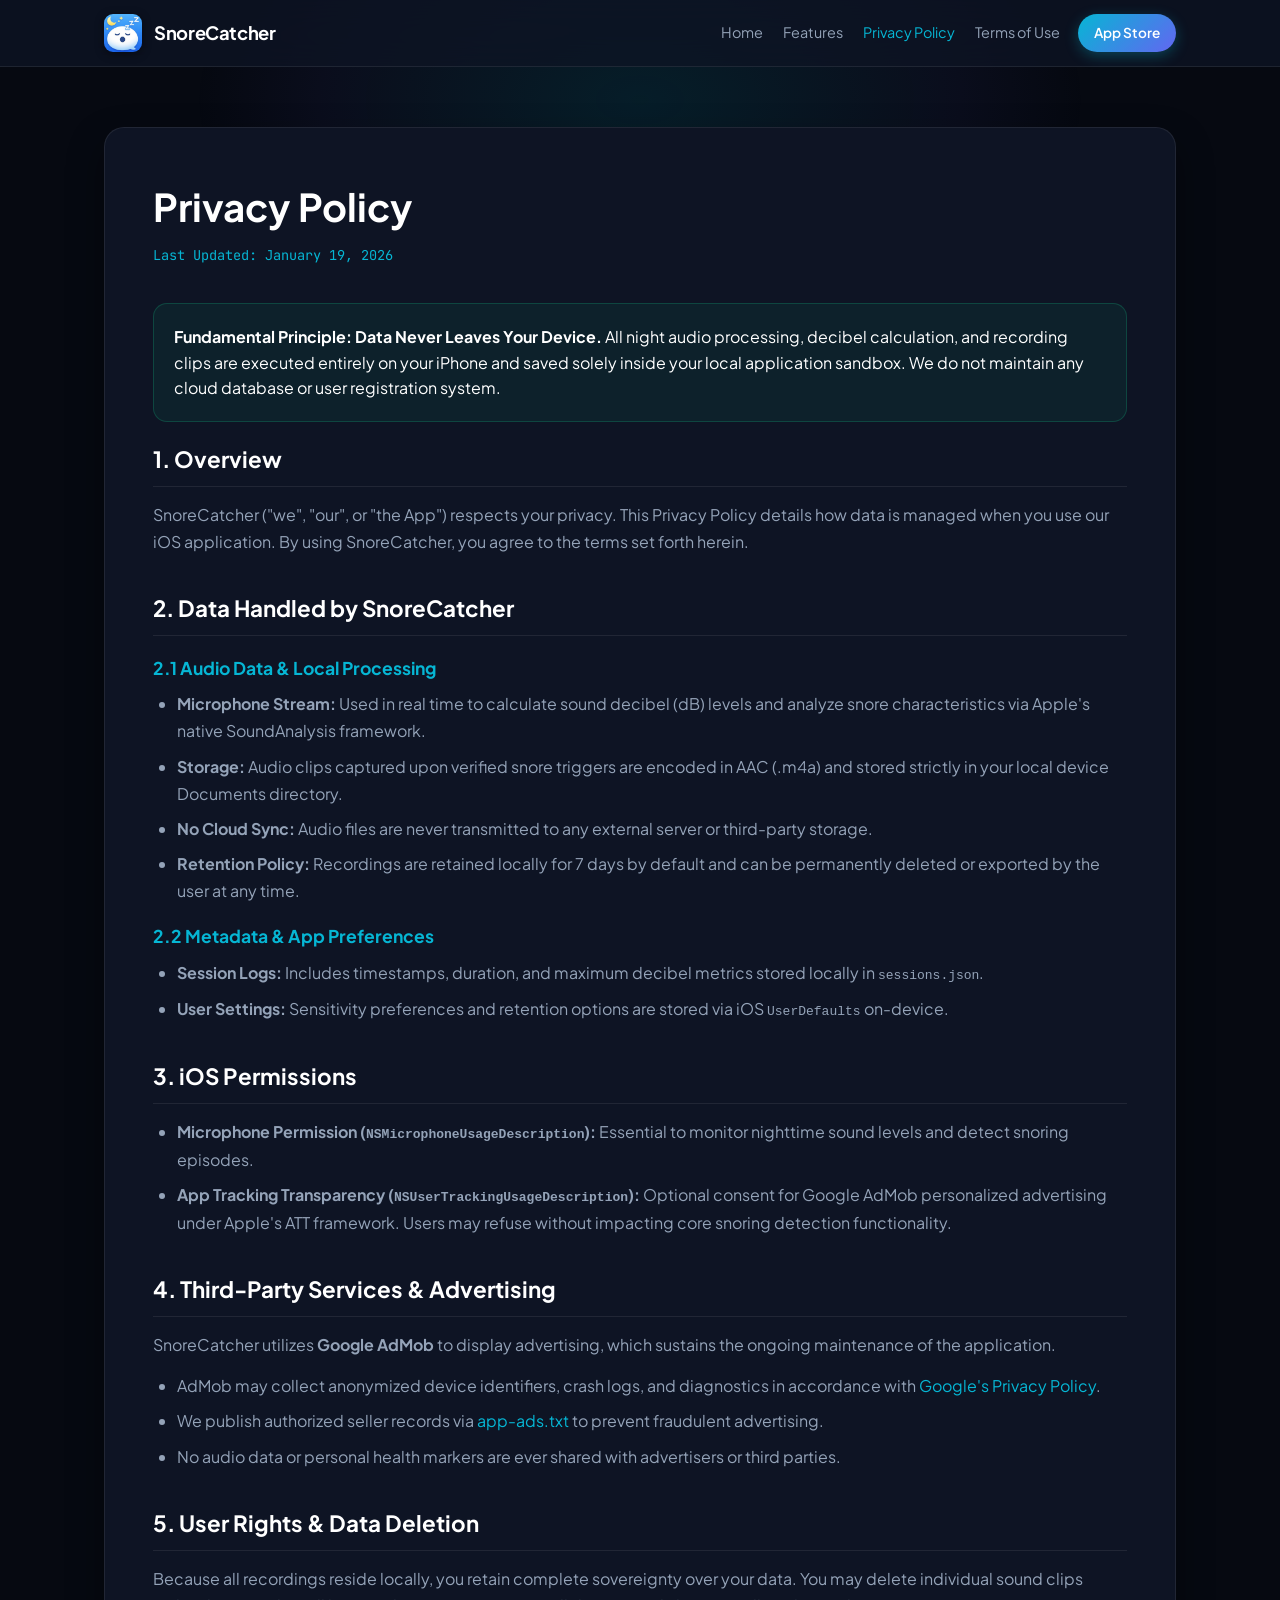
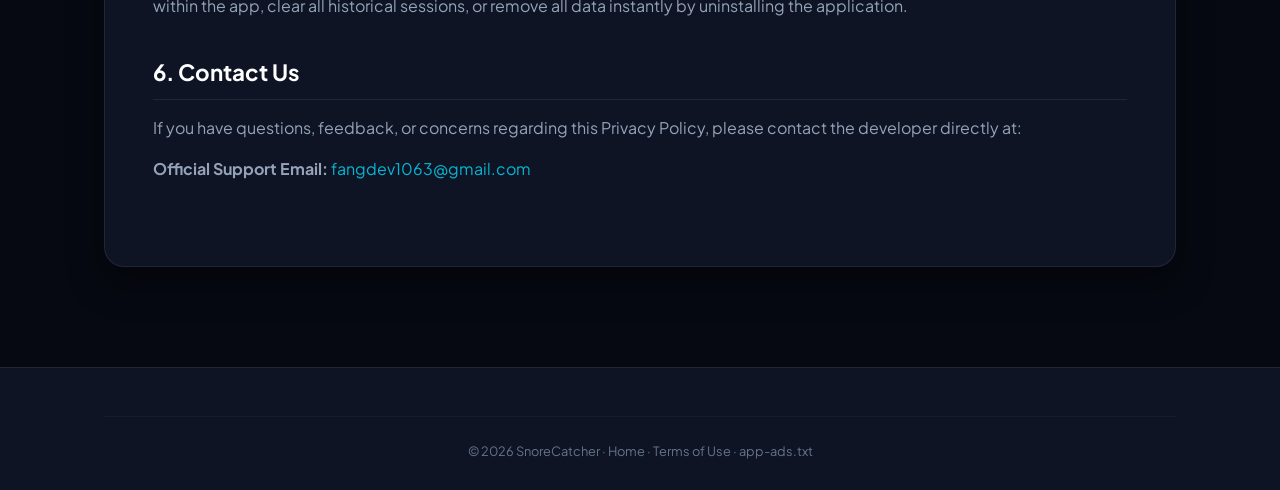
==== commit f4cceabd: "feat: modernize website with Deep Sleep-Tech design system, v1.0.4 updates, and terms compliance" ====
--- a/privacy.html
+++ b/privacy.html
@@ -1,217 +1,176 @@
 <!DOCTYPE html>
 <html lang="en">
 <head>
-    <meta charset="UTF-8">
-    <meta name="viewport" content="width=device-width, initial-scale=1.0">
-    <meta name="description" content="SnoreCatcher Privacy Policy">
-    <title>Privacy Policy - SnoreCatcher</title>
-    <link rel="stylesheet" href="styles.css">
+  <meta charset="UTF-8">
+  <meta name="viewport" content="width=device-width, initial-scale=1.0">
+  <title>Privacy Policy - SnoreCatcher</title>
+  <meta name="description" content="Privacy Policy for SnoreCatcher iOS Application. 100% on-device processing, sandbox local storage, and AdMob compliance.">
+  <link rel="icon" type="image/png" href="assets/app_icon.png">
+  <link rel="stylesheet" href="index.css">
+  <style>
+    .legal-page {
+      padding: 60px 0 100px;
+    }
+    .legal-card {
+      background: var(--bg-surface);
+      border: 1px solid var(--border-subtle);
+      border-radius: var(--radius-lg);
+      padding: clamp(24px, 5vw, 48px);
+      box-shadow: 0 16px 36px rgba(0, 0, 0, 0.4);
+    }
+    .legal-card h1 {
+      font-size: 2.4rem;
+      margin-bottom: 8px;
+      color: #fff;
+    }
+    .legal-date {
+      font-family: var(--font-mono);
+      font-size: 0.85rem;
+      color: var(--accent-cyan);
+      margin-bottom: 36px;
+      display: block;
+    }
+    .legal-section {
+      margin-bottom: 36px;
+    }
+    .legal-section h2 {
+      font-size: 1.4rem;
+      color: #fff;
+      margin-bottom: 14px;
+      border-bottom: 1px solid var(--border-subtle);
+      padding-bottom: 8px;
+    }
+    .legal-section h3 {
+      font-size: 1.1rem;
+      color: var(--accent-cyan);
+      margin: 18px 0 8px;
+    }
+    .legal-section p {
+      color: var(--text-secondary);
+      margin-bottom: 14px;
+      line-height: 1.7;
+    }
+    .legal-section ul {
+      color: var(--text-secondary);
+      margin-left: 24px;
+      margin-bottom: 14px;
+      line-height: 1.7;
+    }
+    .legal-section li {
+      margin-bottom: 8px;
+    }
+    .highlight-box {
+      background: rgba(16, 185, 129, 0.08);
+      border: 1px solid rgba(16, 185, 129, 0.25);
+      border-radius: var(--radius-md);
+      padding: 20px;
+      margin: 20px 0;
+      color: #fff;
+    }
+  </style>
 </head>
 <body>
-    <header>
-        <nav class="container">
-            <div class="logo">
-                <a href="index.html"><h1>SnoreCatcher</h1></a>
-            </div>
-            <ul class="nav-links">
-                <li><a href="index.html">Home</a></li>
-                <li><a href="index.html#features">Features</a></li>
-                <li><a href="privacy.html">Privacy Policy</a></li>
-            </ul>
-        </nav>
-    </header>
+  <header>
+    <div class="container nav-container">
+      <div class="brand-badge">
+        <a href="index.html" style="display: flex; align-items: center; gap: 12px;">
+          <img src="assets/app_icon.png" alt="SnoreCatcher Icon">
+          <span class="brand-name">SnoreCatcher</span>
+        </a>
+      </div>
+      <div class="nav-right">
+        <ul class="nav-links">
+          <li><a href="index.html">Home</a></li>
+          <li><a href="index.html#features">Features</a></li>
+          <li><a href="privacy.html" style="color: var(--accent-cyan);">Privacy Policy</a></li>
+          <li><a href="terms.html">Terms of Use</a></li>
+        </ul>
+        <a href="https://apps.apple.com/app/id6757622696" target="_blank" rel="noopener" class="cta-nav">App Store</a>
+      </div>
+    </div>
+  </header>
 
-    <main>
-        <section class="privacy-policy">
-            <div class="container">
-                <h1>Privacy Policy</h1>
-                <p class="last-updated">Last Updated: January 9, 2026</p>
+  <main class="legal-page">
+    <div class="container">
+      <div class="legal-card">
+        <h1>Privacy Policy</h1>
+        <span class="legal-date">Last Updated: January 19, 2026</span>
 
-                <div class="policy-content">
-                    <section class="policy-section">
-                        <h2>1. Overview</h2>
-                        <p>
-                            SnoreCatcher ("we", "our app") takes your privacy seriously. This Privacy Policy explains how we collect, use, and protect your personal information.
-                        </p>
-                        <p>
-                            <strong>Core Principle: Data Never Leaves Your Device.</strong> This is the fundamental principle behind SnoreCatcher's development.
-                        </p>
-                    </section>
+        <div class="highlight-box">
+          <strong>Fundamental Principle: Data Never Leaves Your Device.</strong>
+          All night audio processing, decibel calculation, and recording clips are executed entirely on your iPhone and saved solely inside your local application sandbox. We do not maintain any cloud database or user registration system.
+        </div>
 
-                    <section class="policy-section">
-                        <h2>2. Information We Collect</h2>
-                        
-                        <h3>2.1 Audio Data</h3>
-                        <ul>
-                            <li><strong>Collection Method:</strong> Uses device microphone to monitor environmental sounds in real-time</li>
-                            <li><strong>Processing Method:</strong> All audio processing is completed locally on the device using iOS native SoundAnalysis framework for snoring detection</li>
-                            <li><strong>Storage Location:</strong> Recording files are only saved in the device's local sandbox (Documents directory) and never uploaded to any server</li>
-                            <li><strong>Retention Period:</strong> Default retention of the last 7 days of recordings, automatically deleted after expiration to save storage space</li>
-                            <li><strong>Data Format:</strong> Uses AAC compression encoding (.m4a format) to reduce file size</li>
-                        </ul>
+        <section class="legal-section">
+          <h2>1. Overview</h2>
+          <p>
+            SnoreCatcher ("we", "our", or "the App") respects your privacy. This Privacy Policy details how data is managed when you use our iOS application. By using SnoreCatcher, you agree to the terms set forth herein.
+          </p>
+        </section>
 
-                        <h3>2.2 Metadata</h3>
-                        <ul>
-                            <li><strong>Recorded Information:</strong> Includes metadata such as recording time, duration, maximum decibel value, etc.</li>
-                            <li><strong>Storage Location:</strong> Metadata is saved in the sessions.json file on the device locally</li>
-                            <li><strong>Purpose:</strong> Used to display history records and statistics within the app</li>
-                        </ul>
+        <section class="legal-section">
+          <h2>2. Data Handled by SnoreCatcher</h2>
+          <h3>2.1 Audio Data & Local Processing</h3>
+          <ul>
+            <li><strong>Microphone Stream:</strong> Used in real time to calculate sound decibel (dB) levels and analyze snore characteristics via Apple's native SoundAnalysis framework.</li>
+            <li><strong>Storage:</strong> Audio clips captured upon verified snore triggers are encoded in AAC (.m4a) and stored strictly in your local device Documents directory.</li>
+            <li><strong>No Cloud Sync:</strong> Audio files are never transmitted to any external server or third-party storage.</li>
+            <li><strong>Retention Policy:</strong> Recordings are retained locally for 7 days by default and can be permanently deleted or exported by the user at any time.</li>
+          </ul>
 
-                        <h3>2.3 Required Permissions</h3>
-                        <ul>
-                            <li><strong>Microphone Permission:</strong> Required for listening to and recording snoring sounds</li>
-                            <li><strong>Background Running Permission:</strong> Allows the app to continue monitoring in background and when screen is locked</li>
-                        </ul>
-                    </section>
+          <h3>2.2 Metadata & App Preferences</h3>
+          <ul>
+            <li><strong>Session Logs:</strong> Includes timestamps, duration, and maximum decibel metrics stored locally in <code>sessions.json</code>.</li>
+            <li><strong>User Settings:</strong> Sensitivity preferences and retention options are stored via iOS <code>UserDefaults</code> on-device.</li>
+          </ul>
+        </section>
 
-                    <section class="policy-section">
-                        <h2>3. How We Use Data</h2>
-                        <ul>
-                            <li><strong>Local Processing:</strong> All audio analysis, snoring detection, and classification are completed locally on the device</li>
-                            <li><strong>No Cloud Upload:</strong> We do not upload any audio data or personal information to servers</li>
-                            <li><strong>Local Display:</strong> Recording data is only used to display history records and playback functionality within the app</li>
-                            <li><strong>No Third-Party Analysis:</strong> We do not share your audio data with any third parties for analysis or other purposes</li>
-                        </ul>
-                    </section>
+        <section class="legal-section">
+          <h2>3. iOS Permissions</h2>
+          <ul>
+            <li><strong>Microphone Permission (<code>NSMicrophoneUsageDescription</code>):</strong> Essential to monitor nighttime sound levels and detect snoring episodes.</li>
+            <li><strong>App Tracking Transparency (<code>NSUserTrackingUsageDescription</code>):</strong> Optional consent for Google AdMob personalized advertising under Apple's ATT framework. Users may refuse without impacting core snoring detection functionality.</li>
+          </ul>
+        </section>
 
-                    <section class="policy-section">
-                        <h2>4. Advertising Services</h2>
-                        <p>
-                            SnoreCatcher uses Google AdMob to display ads to support app development and maintenance.
-                        </p>
-                        
-                        <h3>4.1 AdMob Data Collection</h3>
-                        <ul>
-                            <li>AdMob may collect the following anonymous data for ad personalization:
-                                <ul>
-                                    <li>Device identifiers (such as advertising ID)</li>
-                                    <li>Device type, operating system version</li>
-                                    <li>Approximate location information (based on IP address)</li>
-                                    <li>App usage statistics</li>
-                                </ul>
-                            </li>
-                            <li>This data is collected directly by Google and is subject to Google's Privacy Policy</li>
-                            <li>We do not collect or access this ad-related data</li>
-                        </ul>
+        <section class="legal-section">
+          <h2>4. Third-Party Services & Advertising</h2>
+          <p>
+            SnoreCatcher utilizes <strong>Google AdMob</strong> to display advertising, which sustains the ongoing maintenance of the application.
+          </p>
+          <ul>
+            <li>AdMob may collect anonymized device identifiers, crash logs, and diagnostics in accordance with <a href="https://policies.google.com/technologies/ads" target="_blank" rel="noopener" style="color: var(--accent-cyan);">Google's Privacy Policy</a>.</li>
+            <li>We publish authorized seller records via <a href="app-ads.txt" style="color: var(--accent-cyan);">app-ads.txt</a> to prevent fraudulent advertising.</li>
+            <li>No audio data or personal health markers are ever shared with advertisers or third parties.</li>
+          </ul>
+        </section>
 
-                        <h3>4.2 Ad Types</h3>
-                        <ul>
-                            <li><strong>Banner Ads:</strong> Permanently displayed at the bottom of the app's main page</li>
-                            <li><strong>Interstitial Ads:</strong> Displayed during specific actions (such as ending monitoring, viewing details)</li>
-                            <li><strong>Rewarded Video Ads:</strong> Watch videos to receive 24-hour ad-free experience</li>
-                        </ul>
+        <section class="legal-section">
+          <h2>5. User Rights & Data Deletion</h2>
+          <p>
+            Because all recordings reside locally, you retain complete sovereignty over your data. You may delete individual sound clips within the app, clear all historical sessions, or remove all data instantly by uninstalling the application.
+          </p>
+        </section>
 
-                        <h3>4.3 Privacy Settings</h3>
-                        <p>
-                            You can limit ad tracking in your device settings (Settings → Privacy → Apple Advertising),
-                            or reset the advertising identifier in iOS settings. This may affect ad personalization but will not affect the app's core functionality.
-                        </p>
+        <section class="legal-section">
+          <h2>6. Contact Us</h2>
+          <p>
+            If you have questions, feedback, or concerns regarding this Privacy Policy, please contact the developer directly at:
+          </p>
+          <p>
+            <strong>Official Support Email:</strong> <a href="mailto:fangdev1063@gmail.com" style="color: var(--accent-cyan);">fangdev1063@gmail.com</a>
+          </p>
+        </section>
+      </div>
+    </div>
+  </main>
 
-                        <p>
-                            For more information about how AdMob collects and uses data, please refer to:
-                            <a href="https://policies.google.com/privacy" target="_blank">Google Privacy Policy</a> and
-                            <a href="https://support.google.com/admob/answer/6128543" target="_blank">AdMob Privacy FAQ</a>
-                        </p>
-                    </section>
-
-                    <section class="policy-section">
-                        <h2>5. Data Security</h2>
-                        <ul>
-                            <li><strong>Local Storage:</strong> All data is stored in the iOS app sandbox, inaccessible by other apps</li>
-                            <li><strong>System Protection:</strong> Benefits from iOS system security mechanisms, including encrypted file system and app isolation</li>
-                            <li><strong>No Network Transmission:</strong> Since data is not uploaded, there is no risk of leakage during network transmission</li>
-                            <li><strong>Automatic Cleanup:</strong> Recordings beyond the retention period are automatically deleted, reducing data accumulation</li>
-                        </ul>
-                    </section>
-
-                    <section class="policy-section">
-                        <h2>6. Data Sharing and Disclosure</h2>
-                        <p>
-                            <strong>We do not share your audio data.</strong> Your snoring recordings and personal information will not be shared with any third parties, including:
-                        </p>
-                        <ul>
-                            <li>Other apps or services</li>
-                            <li>Data analytics companies</li>
-                            <li>Cloud storage services</li>
-                            <li>Marketing companies</li>
-                        </ul>
-                        <p>
-                            The only exception is Google AdMob (as described in Section 4), which only collects anonymous ad-related data and does not involve your audio content.
-                        </p>
-                    </section>
-
-                    <section class="policy-section">
-                        <h2>7. Your Rights</h2>
-                        <ul>
-                            <li><strong>Access Data:</strong> You can view all saved recording records within the app at any time</li>
-                            <li><strong>Delete Data:</strong> You can manually delete recording records within the app, or uninstall the app to delete all data</li>
-                            <li><strong>Control Permissions:</strong> You can revoke microphone permissions at any time in iOS settings</li>
-                            <li><strong>Stop Using:</strong> You can stop using the app at any time, and no data will be collected after stopping</li>
-                        </ul>
-                    </section>
-
-                    <section class="policy-section">
-                        <h2>8. Children's Privacy</h2>
-                        <p>
-                            SnoreCatcher is not directed at children under the age of 13. We do not knowingly collect personal information from children.
-                            If you are a parent or guardian and believe your child has provided us with personal information, please contact us.
-                        </p>
-                    </section>
-
-                    <section class="policy-section">
-                        <h2>9. Policy Changes</h2>
-                        <p>
-                            We may update this Privacy Policy from time to time. For significant changes, we will post a notice in the app or on the website.
-                            We recommend that you review this page periodically to stay informed about the latest policy. Continued use of the app constitutes acceptance of the updated policy.
-                        </p>
-                    </section>
-
-                    <section class="policy-section">
-                        <h2>10. Contact Us</h2>
-                        <p>
-                            If you have any questions, comments, or concerns about this Privacy Policy, please contact us through:
-                        </p>
-                        <ul>
-                            <li>Developer contact channels through the app store</li>
-                            <li>Email to the developer (if email address is provided)</li>
-                        </ul>
-                    </section>
-
-                    <section class="policy-section">
-                        <h2>11. Third-Party Links</h2>
-                        <p>
-                            This Privacy Policy applies only to the SnoreCatcher app. If our website or app contains links to third-party websites,
-                            we are not responsible for the privacy practices of those websites. We recommend that you review the privacy policies of those third-party websites.
-                        </p>
-                    </section>
-                </div>
-            </div>
-        </section>
-    </main>
-
-    <footer>
-        <div class="container">
-            <div class="footer-content">
-                <div class="footer-section">
-                    <h3>SnoreCatcher</h3>
-                    <p>Privacy-first night snoring monitor</p>
-                </div>
-                <div class="footer-section">
-                    <h4>Links</h4>
-                    <ul>
-                        <li><a href="privacy.html">Privacy Policy</a></li>
-                        <li><a href="index.html#features">Features</a></li>
-                    </ul>
-                </div>
-                <div class="footer-section">
-                    <h4>Developer</h4>
-                    <p>For questions or suggestions, please contact the developer</p>
-                </div>
-            </div>
-            <div class="footer-bottom">
-                <p>&copy; 2026 SnoreCatcher. All rights reserved.</p>
-            </div>
-        </div>
-    </footer>
+  <footer>
+    <div class="container">
+      <div class="footer-bottom">
+        &copy; 2026 SnoreCatcher · <a href="index.html">Home</a> · <a href="terms.html">Terms of Use</a> · <a href="app-ads.txt">app-ads.txt</a>
+      </div>
+    </div>
+  </footer>
 </body>
 </html>
--- a/index.css
+++ b/index.css
@@ -0,0 +1,568 @@
+@import url('https://fonts.googleapis.com/css2?family=Plus+Jakarta+Sans:wght@300;400;500;600;700;800&family=JetBrains+Mono:wght@400;500;600&display=swap');
+
+:root {
+  --bg-base: #060911;
+  --bg-surface: #0e1424;
+  --bg-surface-elevated: #162038;
+  --bg-surface-glass: rgba(14, 20, 36, 0.75);
+  --border-subtle: rgba(255, 255, 255, 0.08);
+  --border-active: rgba(6, 182, 212, 0.4);
+
+  --text-primary: #f8fafc;
+  --text-secondary: #94a3b8;
+  --text-muted: #64748b;
+
+  --accent-cyan: #06b6d4;
+  --accent-teal: #14b8a6;
+  --accent-emerald: #10b981;
+  --accent-indigo: #6366f1;
+  --accent-glow: 0 0 24px rgba(6, 182, 212, 0.35);
+
+  --radius-sm: 8px;
+  --radius-md: 14px;
+  --radius-lg: 20px;
+  --radius-full: 9999px;
+
+  --font-main: 'Plus Jakarta Sans', -apple-system, BlinkMacSystemFont, sans-serif;
+  --font-mono: 'JetBrains Mono', monospace;
+  --transition-smooth: all 0.25s cubic-bezier(0.16, 1, 0.3, 1);
+}
+
+* {
+  box-sizing: border-box;
+  margin: 0;
+  padding: 0;
+}
+
+body {
+  font-family: var(--font-main);
+  background-color: var(--bg-base);
+  color: var(--text-primary);
+  line-height: 1.6;
+  -webkit-font-smoothing: antialiased;
+  overflow-x: hidden;
+  position: relative;
+}
+
+/* Background Atmosphere */
+body::before {
+  content: '';
+  position: fixed;
+  top: -150px;
+  left: 50%;
+  transform: translateX(-50%);
+  width: 900px;
+  height: 500px;
+  background: radial-gradient(ellipse at center, rgba(6, 182, 212, 0.12) 0%, rgba(99, 102, 241, 0.05) 50%, transparent 70%);
+  pointer-events: none;
+  z-index: 0;
+}
+
+a {
+  color: inherit;
+  text-decoration: none;
+}
+
+.container {
+  max-width: 1120px;
+  margin: 0 auto;
+  padding: 0 24px;
+  position: relative;
+  z-index: 1;
+}
+
+/* Header & Glassmorphic Nav */
+header {
+  position: sticky;
+  top: 0;
+  z-index: 100;
+  backdrop-filter: blur(16px);
+  -webkit-backdrop-filter: blur(16px);
+  background: var(--bg-surface-glass);
+  border-bottom: 1px solid var(--border-subtle);
+  padding: 14px 0;
+}
+
+.nav-container {
+  display: flex;
+  align-items: center;
+  justify-content: space-between;
+}
+
+.brand-badge {
+  display: flex;
+  align-items: center;
+  gap: 12px;
+}
+
+.brand-badge img {
+  width: 38px;
+  height: 38px;
+  border-radius: 9px;
+  box-shadow: 0 2px 10px rgba(0, 0, 0, 0.4);
+}
+
+.brand-name {
+  font-size: 1.15rem;
+  font-weight: 700;
+  letter-spacing: -0.02em;
+  color: #fff;
+}
+
+.version-pill {
+  font-family: var(--font-mono);
+  font-size: 0.72rem;
+  padding: 2px 8px;
+  background: rgba(6, 182, 212, 0.12);
+  border: 1px solid rgba(6, 182, 212, 0.25);
+  color: var(--accent-cyan);
+  border-radius: var(--radius-full);
+  font-weight: 500;
+}
+
+.nav-right {
+  display: flex;
+  align-items: center;
+  gap: 18px;
+}
+
+.nav-links {
+  display: flex;
+  gap: 20px;
+  list-style: none;
+  font-size: 0.9rem;
+  color: var(--text-secondary);
+}
+
+.nav-links a {
+  transition: var(--transition-smooth);
+}
+
+.nav-links a:hover {
+  color: var(--text-primary);
+}
+
+.lang-btn {
+  background: rgba(255, 255, 255, 0.06);
+  border: 1px solid var(--border-subtle);
+  color: var(--text-secondary);
+  padding: 6px 12px;
+  font-size: 0.8rem;
+  border-radius: var(--radius-full);
+  cursor: pointer;
+  font-weight: 600;
+  transition: var(--transition-smooth);
+}
+
+.lang-btn:hover {
+  color: #fff;
+  border-color: rgba(255, 255, 255, 0.2);
+  background: rgba(255, 255, 255, 0.1);
+}
+
+.cta-nav {
+  padding: 8px 16px;
+  font-size: 0.85rem;
+  font-weight: 600;
+  background: linear-gradient(135deg, var(--accent-cyan), var(--accent-indigo));
+  color: #fff;
+  border-radius: var(--radius-full);
+  display: inline-flex;
+  align-items: center;
+  gap: 6px;
+  box-shadow: 0 4px 14px rgba(6, 182, 212, 0.3);
+  transition: var(--transition-smooth);
+}
+
+.cta-nav:hover {
+  transform: translateY(-1px);
+  box-shadow: 0 6px 20px rgba(6, 182, 212, 0.45);
+}
+
+/* Hero Section */
+.hero {
+  padding: 80px 0 60px;
+  text-align: center;
+}
+
+.hero-pill {
+  display: inline-flex;
+  align-items: center;
+  gap: 8px;
+  padding: 6px 16px;
+  background: rgba(16, 185, 129, 0.1);
+  border: 1px solid rgba(16, 185, 129, 0.25);
+  color: var(--accent-emerald);
+  border-radius: var(--radius-full);
+  font-size: 0.85rem;
+  font-weight: 600;
+  margin-bottom: 24px;
+}
+
+.hero-pill .pulse-dot {
+  width: 8px;
+  height: 8px;
+  background: var(--accent-emerald);
+  border-radius: 50%;
+  animation: pulse 2s infinite;
+}
+
+@keyframes pulse {
+  0% { transform: scale(0.95); box-shadow: 0 0 0 0 rgba(16, 185, 129, 0.7); }
+  70% { transform: scale(1); box-shadow: 0 0 0 8px rgba(16, 185, 129, 0); }
+  100% { transform: scale(0.95); box-shadow: 0 0 0 0 rgba(16, 185, 129, 0); }
+}
+
+.hero-title {
+  font-size: clamp(2.4rem, 5vw, 4rem);
+  font-weight: 800;
+  line-height: 1.15;
+  letter-spacing: -0.03em;
+  margin-bottom: 20px;
+  background: linear-gradient(180deg, #ffffff 40%, #94a3b8 100%);
+  -webkit-background-clip: text;
+  -webkit-text-fill-color: transparent;
+}
+
+.hero-subtitle {
+  font-size: 1.25rem;
+  color: var(--text-secondary);
+  max-width: 680px;
+  margin: 0 auto 36px;
+  font-weight: 400;
+}
+
+.hero-actions {
+  display: flex;
+  justify-content: center;
+  align-items: center;
+  gap: 16px;
+  flex-wrap: wrap;
+  margin-bottom: 48px;
+}
+
+.btn-appstore {
+  display: inline-flex;
+  align-items: center;
+  gap: 12px;
+  padding: 12px 28px;
+  background: #ffffff;
+  color: #060911;
+  border-radius: var(--radius-full);
+  font-weight: 700;
+  font-size: 1rem;
+  box-shadow: 0 8px 24px rgba(255, 255, 255, 0.15);
+  transition: var(--transition-smooth);
+}
+
+.btn-appstore:hover {
+  transform: translateY(-2px);
+  box-shadow: 0 12px 30px rgba(255, 255, 255, 0.25);
+  background: #f1f5f9;
+}
+
+.btn-appstore svg {
+  width: 22px;
+  height: 22px;
+}
+
+.btn-secondary {
+  display: inline-flex;
+  align-items: center;
+  gap: 8px;
+  padding: 12px 24px;
+  background: rgba(255, 255, 255, 0.05);
+  border: 1px solid var(--border-subtle);
+  color: var(--text-secondary);
+  border-radius: var(--radius-full);
+  font-weight: 600;
+  font-size: 0.95rem;
+  transition: var(--transition-smooth);
+}
+
+.btn-secondary:hover {
+  background: rgba(255, 255, 255, 0.09);
+  color: #fff;
+  border-color: rgba(255, 255, 255, 0.18);
+}
+
+/* Interactive Sleep Lab / Waveform Simulator */
+.interactive-simulator {
+  background: var(--bg-surface);
+  border: 1px solid var(--border-subtle);
+  border-radius: var(--radius-lg);
+  padding: 32px;
+  box-shadow: 0 20px 40px rgba(0, 0, 0, 0.4), var(--accent-glow);
+  max-width: 860px;
+  margin: 0 auto 80px;
+  text-align: left;
+  position: relative;
+  overflow: hidden;
+}
+
+.sim-header {
+  display: flex;
+  justify-content: space-between;
+  align-items: center;
+  margin-bottom: 24px;
+  flex-wrap: wrap;
+  gap: 12px;
+}
+
+.sim-status {
+  display: flex;
+  align-items: center;
+  gap: 10px;
+}
+
+.status-badge {
+  font-family: var(--font-mono);
+  font-size: 0.75rem;
+  padding: 4px 10px;
+  border-radius: var(--radius-full);
+  background: rgba(16, 185, 129, 0.15);
+  color: var(--accent-emerald);
+  border: 1px solid rgba(16, 185, 129, 0.3);
+  font-weight: 600;
+}
+
+.waveform-canvas-wrapper {
+  background: #03050a;
+  border-radius: var(--radius-md);
+  border: 1px solid rgba(255, 255, 255, 0.05);
+  padding: 20px;
+  margin-bottom: 24px;
+  position: relative;
+}
+
+canvas#waveformCanvas {
+  width: 100%;
+  height: 140px;
+  display: block;
+}
+
+.sim-controls {
+  display: grid;
+  grid-template-columns: 1fr 1fr;
+  gap: 20px;
+}
+
+@media (max-width: 640px) {
+  .sim-controls {
+    grid-template-columns: 1fr;
+  }
+}
+
+.control-card {
+  background: var(--bg-surface-elevated);
+  border: 1px solid var(--border-subtle);
+  border-radius: var(--radius-md);
+  padding: 16px 20px;
+}
+
+.control-label {
+  font-size: 0.85rem;
+  color: var(--text-secondary);
+  margin-bottom: 8px;
+  display: flex;
+  justify-content: space-between;
+}
+
+.threshold-slider {
+  width: 100%;
+  accent-color: var(--accent-cyan);
+  cursor: pointer;
+}
+
+.trigger-actions {
+  display: flex;
+  gap: 10px;
+  margin-top: 6px;
+}
+
+.sim-btn {
+  flex: 1;
+  padding: 10px 14px;
+  font-size: 0.85rem;
+  font-weight: 600;
+  border-radius: var(--radius-sm);
+  border: 1px solid var(--border-subtle);
+  background: rgba(255, 255, 255, 0.05);
+  color: var(--text-primary);
+  cursor: pointer;
+  transition: var(--transition-smooth);
+  display: inline-flex;
+  align-items: center;
+  justify-content: center;
+  gap: 6px;
+}
+
+.sim-btn:hover {
+  background: rgba(255, 255, 255, 0.1);
+  border-color: rgba(255, 255, 255, 0.2);
+}
+
+.sim-btn.active {
+  background: rgba(6, 182, 212, 0.2);
+  border-color: var(--accent-cyan);
+  color: var(--accent-cyan);
+}
+
+/* Features Matrix */
+.section-heading {
+  text-align: center;
+  margin-bottom: 48px;
+}
+
+.section-tag {
+  font-family: var(--font-mono);
+  font-size: 0.8rem;
+  color: var(--accent-cyan);
+  text-transform: uppercase;
+  letter-spacing: 0.1em;
+  margin-bottom: 8px;
+  display: block;
+}
+
+.section-title {
+  font-size: 2.2rem;
+  font-weight: 700;
+  letter-spacing: -0.02em;
+  color: #fff;
+  margin-bottom: 12px;
+}
+
+.section-desc {
+  font-size: 1.05rem;
+  color: var(--text-secondary);
+  max-width: 600px;
+  margin: 0 auto;
+}
+
+.features-grid {
+  display: grid;
+  grid-template-columns: repeat(auto-fit, minmax(320px, 1fr));
+  gap: 24px;
+  margin-bottom: 80px;
+}
+
+.feature-card {
+  background: var(--bg-surface);
+  border: 1px solid var(--border-subtle);
+  border-radius: var(--radius-lg);
+  padding: 28px;
+  transition: var(--transition-smooth);
+  position: relative;
+}
+
+.feature-card:hover {
+  transform: translateY(-4px);
+  border-color: var(--border-active);
+  box-shadow: 0 12px 30px rgba(0, 0, 0, 0.3);
+}
+
+.feature-icon-wrapper {
+  width: 48px;
+  height: 48px;
+  border-radius: 12px;
+  background: rgba(6, 182, 212, 0.1);
+  border: 1px solid rgba(6, 182, 212, 0.25);
+  display: flex;
+  align-items: center;
+  justify-content: center;
+  color: var(--accent-cyan);
+  font-size: 1.4rem;
+  margin-bottom: 20px;
+}
+
+.feature-card h3 {
+  font-size: 1.2rem;
+  font-weight: 700;
+  margin-bottom: 10px;
+  color: #fff;
+}
+
+.feature-card p {
+  color: var(--text-secondary);
+  font-size: 0.95rem;
+  line-height: 1.6;
+}
+
+/* Privacy & Local-first Banner */
+.privacy-banner {
+  background: linear-gradient(135deg, rgba(16, 185, 129, 0.08), rgba(6, 182, 212, 0.05));
+  border: 1px solid rgba(16, 185, 129, 0.25);
+  border-radius: var(--radius-lg);
+  padding: 36px;
+  margin-bottom: 80px;
+  display: flex;
+  align-items: center;
+  justify-content: space-between;
+  gap: 32px;
+  flex-wrap: wrap;
+}
+
+.privacy-info h3 {
+  font-size: 1.4rem;
+  color: #fff;
+  margin-bottom: 8px;
+}
+
+.privacy-info p {
+  color: var(--text-secondary);
+  font-size: 0.95rem;
+  max-width: 620px;
+}
+
+/* Footer */
+footer {
+  border-top: 1px solid var(--border-subtle);
+  padding: 48px 0 32px;
+  background: var(--bg-surface);
+  font-size: 0.9rem;
+  color: var(--text-secondary);
+}
+
+.footer-grid {
+  display: flex;
+  justify-content: space-between;
+  align-items: flex-start;
+  flex-wrap: wrap;
+  gap: 32px;
+  margin-bottom: 40px;
+}
+
+.footer-brand {
+  max-width: 320px;
+}
+
+.footer-brand h4 {
+  color: #fff;
+  font-size: 1.1rem;
+  margin-bottom: 10px;
+}
+
+.footer-links-col h5 {
+  color: #fff;
+  font-size: 0.95rem;
+  margin-bottom: 14px;
+}
+
+.footer-links-col ul {
+  list-style: none;
+  display: flex;
+  flex-direction: column;
+  gap: 10px;
+}
+
+.footer-links-col a:hover {
+  color: var(--accent-cyan);
+}
+
+.footer-bottom {
+  border-top: 1px solid rgba(255, 255, 255, 0.04);
+  padding-top: 24px;
+  text-align: center;
+  font-size: 0.8rem;
+  color: var(--text-muted);
+}
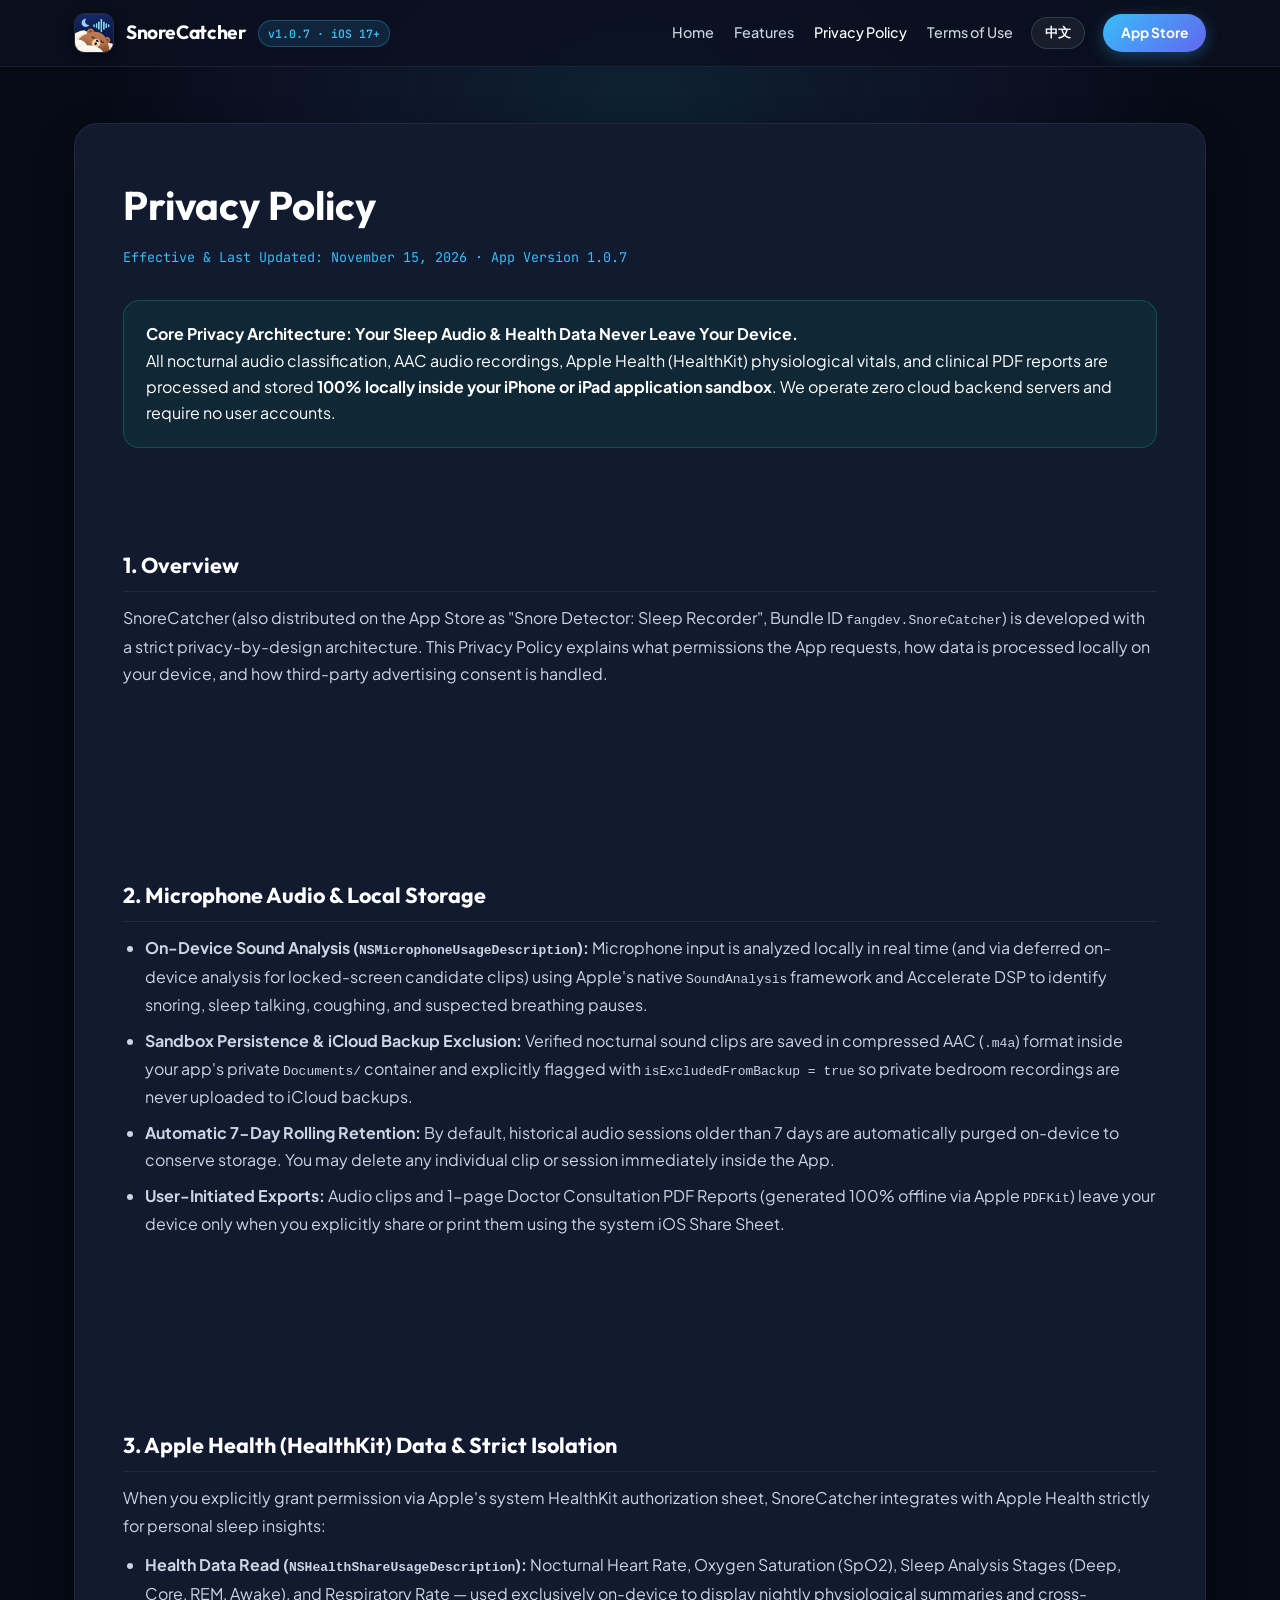
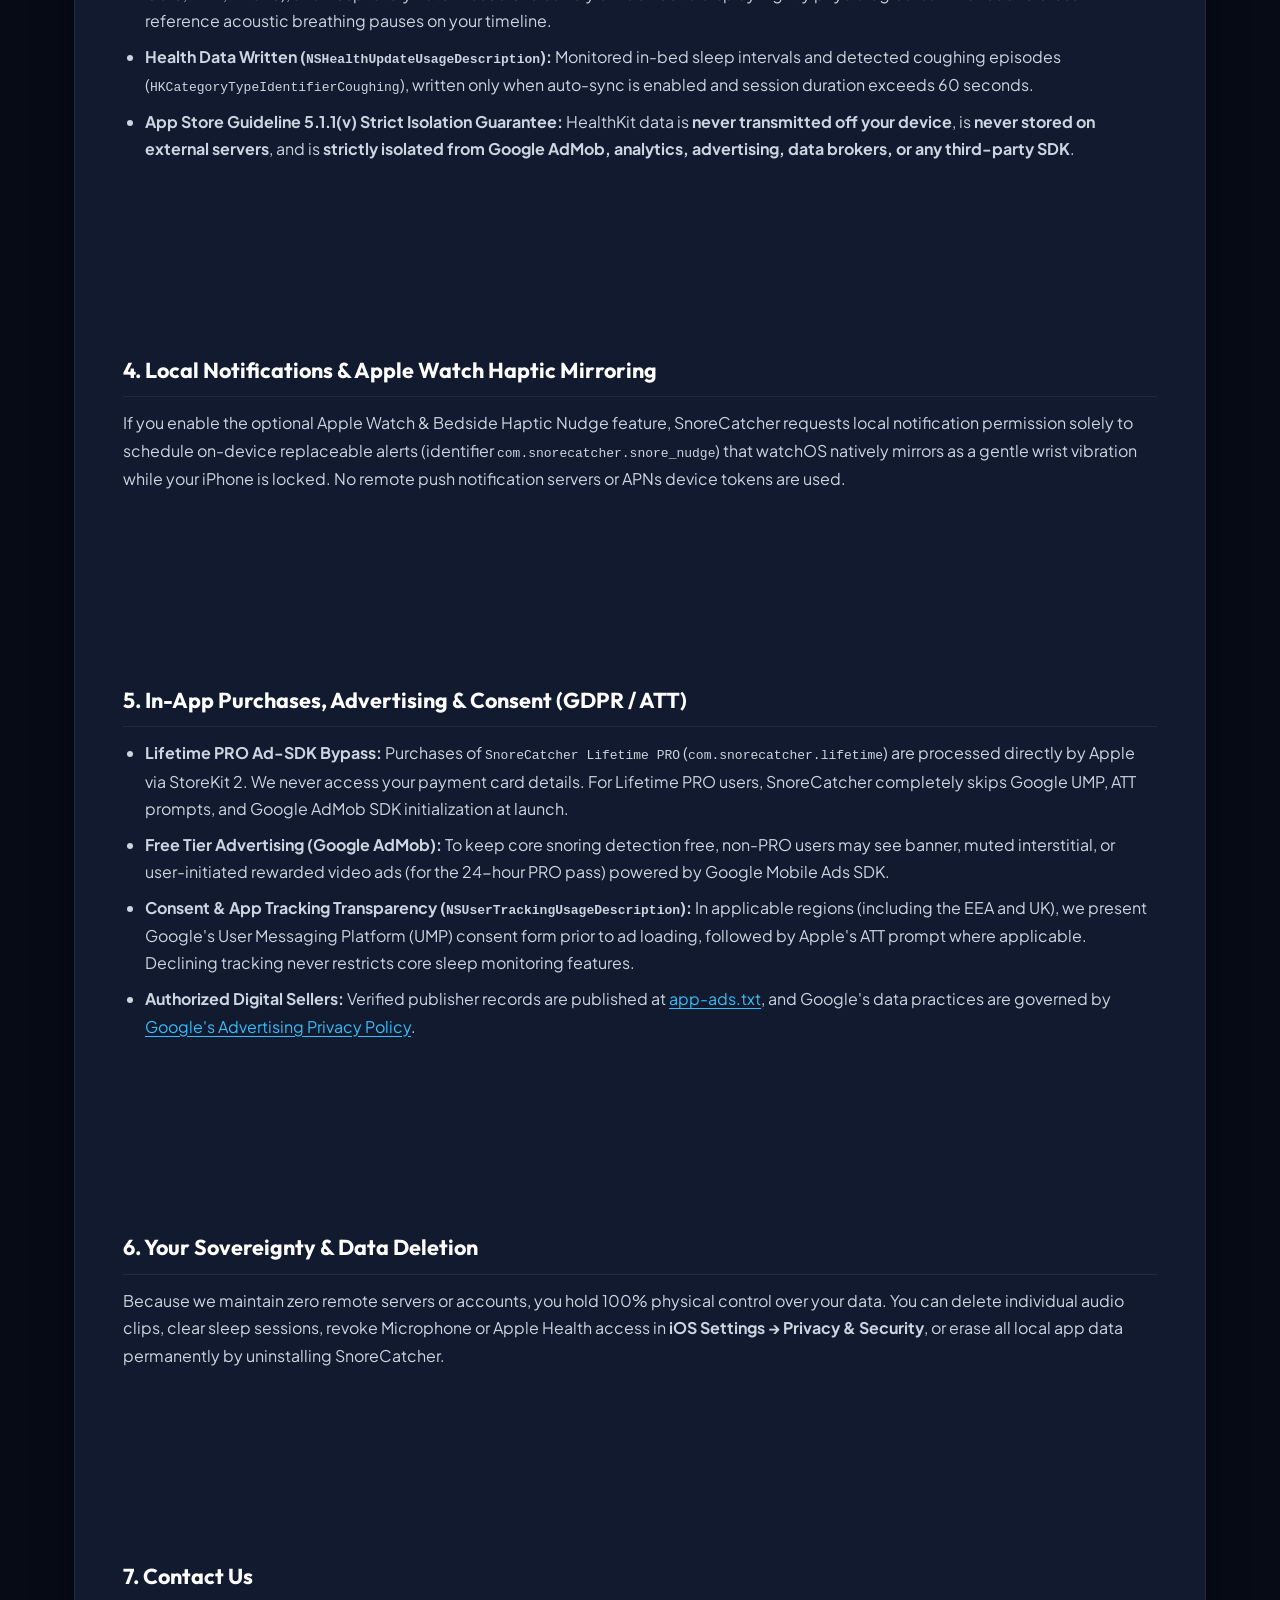
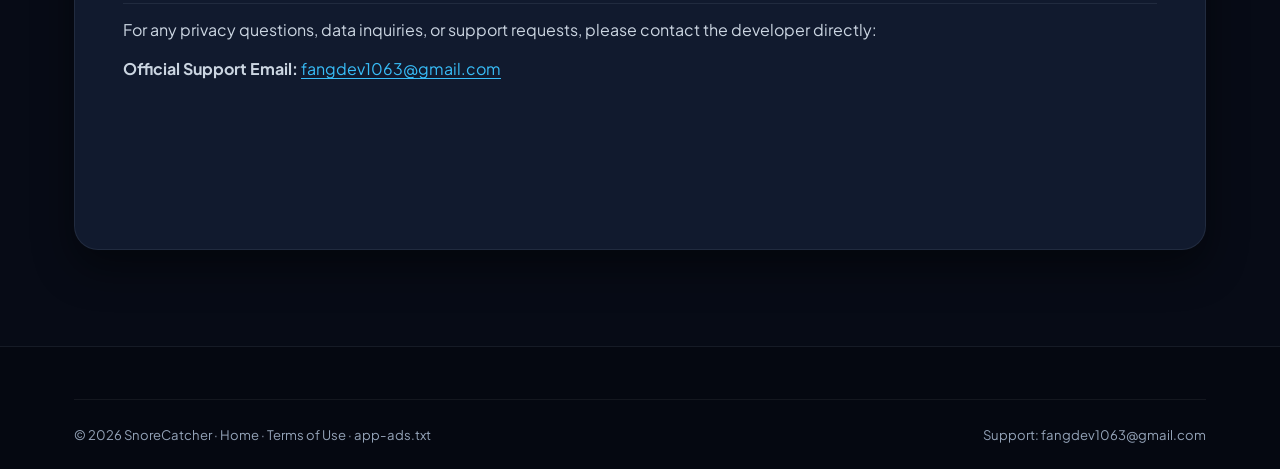
==== commit f93c3dd6: "feat: sync website with v1.0.7 updates, official app icon, Watch vitals lab, 9-lang PDF & Lifetime P" ====
--- a/privacy.html
+++ b/privacy.html
@@ -3,162 +3,179 @@
 <head>
   <meta charset="UTF-8">
   <meta name="viewport" content="width=device-width, initial-scale=1.0">
-  <title>Privacy Policy - SnoreCatcher</title>
-  <meta name="description" content="Privacy Policy for SnoreCatcher iOS Application. 100% on-device processing, sandbox local storage, and AdMob compliance.">
+  <title>Privacy Policy — SnoreCatcher</title>
+  <meta name="description" content="Privacy Policy for SnoreCatcher (Snore Detector) iOS &amp; iPadOS app. 100% on-device audio processing, strict Apple HealthKit sandbox isolation (Guideline 5.1.1(v)), and GDPR/ATT compliance.">
   <link rel="icon" type="image/png" href="assets/app_icon.png">
+  <link rel="apple-touch-icon" href="assets/app_icon.png">
   <link rel="stylesheet" href="index.css">
-  <style>
-    .legal-page {
-      padding: 60px 0 100px;
-    }
-    .legal-card {
-      background: var(--bg-surface);
-      border: 1px solid var(--border-subtle);
-      border-radius: var(--radius-lg);
-      padding: clamp(24px, 5vw, 48px);
-      box-shadow: 0 16px 36px rgba(0, 0, 0, 0.4);
-    }
-    .legal-card h1 {
-      font-size: 2.4rem;
-      margin-bottom: 8px;
-      color: #fff;
-    }
-    .legal-date {
-      font-family: var(--font-mono);
-      font-size: 0.85rem;
-      color: var(--accent-cyan);
-      margin-bottom: 36px;
-      display: block;
-    }
-    .legal-section {
-      margin-bottom: 36px;
-    }
-    .legal-section h2 {
-      font-size: 1.4rem;
-      color: #fff;
-      margin-bottom: 14px;
-      border-bottom: 1px solid var(--border-subtle);
-      padding-bottom: 8px;
-    }
-    .legal-section h3 {
-      font-size: 1.1rem;
-      color: var(--accent-cyan);
-      margin: 18px 0 8px;
-    }
-    .legal-section p {
-      color: var(--text-secondary);
-      margin-bottom: 14px;
-      line-height: 1.7;
-    }
-    .legal-section ul {
-      color: var(--text-secondary);
-      margin-left: 24px;
-      margin-bottom: 14px;
-      line-height: 1.7;
-    }
-    .legal-section li {
-      margin-bottom: 8px;
-    }
-    .highlight-box {
-      background: rgba(16, 185, 129, 0.08);
-      border: 1px solid rgba(16, 185, 129, 0.25);
-      border-radius: var(--radius-md);
-      padding: 20px;
-      margin: 20px 0;
-      color: #fff;
-    }
-  </style>
 </head>
 <body>
   <header>
     <div class="container nav-container">
-      <div class="brand-badge">
-        <a href="index.html" style="display: flex; align-items: center; gap: 12px;">
-          <img src="assets/app_icon.png" alt="SnoreCatcher Icon">
-          <span class="brand-name">SnoreCatcher</span>
-        </a>
-      </div>
+      <a href="index.html" class="brand-badge">
+        <img src="assets/app_icon.png" alt="SnoreCatcher Icon">
+        <span class="brand-name">SnoreCatcher</span>
+        <span class="version-pill">v1.0.7 · iOS 17+</span>
+      </a>
       <div class="nav-right">
         <ul class="nav-links">
-          <li><a href="index.html">Home</a></li>
-          <li><a href="index.html#features">Features</a></li>
-          <li><a href="privacy.html" style="color: var(--accent-cyan);">Privacy Policy</a></li>
-          <li><a href="terms.html">Terms of Use</a></li>
+          <li><a href="index.html" data-i18n="navHome">Home</a></li>
+          <li><a href="index.html#features" data-i18n="navFeatures">Features</a></li>
+          <li><a href="privacy.html" class="active" data-i18n="navPrivacy">Privacy Policy</a></li>
+          <li><a href="terms.html" data-i18n="navTerms">Terms of Use</a></li>
         </ul>
-        <a href="https://apps.apple.com/app/id6757622696" target="_blank" rel="noopener" class="cta-nav">App Store</a>
+        <button id="langToggle" class="lang-btn" aria-label="Switch Language">中文</button>
+        <a href="https://apps.apple.com/app/id6757622696" target="_blank" rel="noopener" class="cta-nav" data-i18n="ctaStore">App Store</a>
       </div>
     </div>
   </header>
 
   <main class="legal-page">
     <div class="container">
-      <div class="legal-card">
+      <!-- English Legal Content -->
+      <div class="legal-card" id="contentEn">
         <h1>Privacy Policy</h1>
-        <span class="legal-date">Last Updated: January 19, 2026</span>
+        <span class="legal-date">Effective &amp; Last Updated: November 15, 2026 · App Version 1.0.7</span>
 
         <div class="highlight-box">
-          <strong>Fundamental Principle: Data Never Leaves Your Device.</strong>
-          All night audio processing, decibel calculation, and recording clips are executed entirely on your iPhone and saved solely inside your local application sandbox. We do not maintain any cloud database or user registration system.
+          <strong>Core Privacy Architecture: Your Sleep Audio &amp; Health Data Never Leave Your Device.</strong><br>
+          All nocturnal audio classification, AAC audio recordings, Apple Health (HealthKit) physiological vitals, and clinical PDF reports are processed and stored <strong>100% locally inside your iPhone or iPad application sandbox</strong>. We operate zero cloud backend servers and require no user accounts.
         </div>
 
         <section class="legal-section">
           <h2>1. Overview</h2>
           <p>
-            SnoreCatcher ("we", "our", or "the App") respects your privacy. This Privacy Policy details how data is managed when you use our iOS application. By using SnoreCatcher, you agree to the terms set forth herein.
-          </p>
-        </section>
-
-        <section class="legal-section">
-          <h2>2. Data Handled by SnoreCatcher</h2>
-          <h3>2.1 Audio Data & Local Processing</h3>
-          <ul>
-            <li><strong>Microphone Stream:</strong> Used in real time to calculate sound decibel (dB) levels and analyze snore characteristics via Apple's native SoundAnalysis framework.</li>
-            <li><strong>Storage:</strong> Audio clips captured upon verified snore triggers are encoded in AAC (.m4a) and stored strictly in your local device Documents directory.</li>
-            <li><strong>No Cloud Sync:</strong> Audio files are never transmitted to any external server or third-party storage.</li>
-            <li><strong>Retention Policy:</strong> Recordings are retained locally for 7 days by default and can be permanently deleted or exported by the user at any time.</li>
-          </ul>
-
-          <h3>2.2 Metadata & App Preferences</h3>
-          <ul>
-            <li><strong>Session Logs:</strong> Includes timestamps, duration, and maximum decibel metrics stored locally in <code>sessions.json</code>.</li>
-            <li><strong>User Settings:</strong> Sensitivity preferences and retention options are stored via iOS <code>UserDefaults</code> on-device.</li>
-          </ul>
-        </section>
-
-        <section class="legal-section">
-          <h2>3. iOS Permissions</h2>
-          <ul>
-            <li><strong>Microphone Permission (<code>NSMicrophoneUsageDescription</code>):</strong> Essential to monitor nighttime sound levels and detect snoring episodes.</li>
-            <li><strong>App Tracking Transparency (<code>NSUserTrackingUsageDescription</code>):</strong> Optional consent for Google AdMob personalized advertising under Apple's ATT framework. Users may refuse without impacting core snoring detection functionality.</li>
-          </ul>
-        </section>
-
-        <section class="legal-section">
-          <h2>4. Third-Party Services & Advertising</h2>
-          <p>
-            SnoreCatcher utilizes <strong>Google AdMob</strong> to display advertising, which sustains the ongoing maintenance of the application.
-          </p>
-          <ul>
-            <li>AdMob may collect anonymized device identifiers, crash logs, and diagnostics in accordance with <a href="https://policies.google.com/technologies/ads" target="_blank" rel="noopener" style="color: var(--accent-cyan);">Google's Privacy Policy</a>.</li>
-            <li>We publish authorized seller records via <a href="app-ads.txt" style="color: var(--accent-cyan);">app-ads.txt</a> to prevent fraudulent advertising.</li>
-            <li>No audio data or personal health markers are ever shared with advertisers or third parties.</li>
-          </ul>
-        </section>
-
-        <section class="legal-section">
-          <h2>5. User Rights & Data Deletion</h2>
-          <p>
-            Because all recordings reside locally, you retain complete sovereignty over your data. You may delete individual sound clips within the app, clear all historical sessions, or remove all data instantly by uninstalling the application.
-          </p>
-        </section>
-
-        <section class="legal-section">
-          <h2>6. Contact Us</h2>
-          <p>
-            If you have questions, feedback, or concerns regarding this Privacy Policy, please contact the developer directly at:
-          </p>
-          <p>
-            <strong>Official Support Email:</strong> <a href="mailto:fangdev1063@gmail.com" style="color: var(--accent-cyan);">fangdev1063@gmail.com</a>
+            SnoreCatcher (also distributed on the App Store as "Snore Detector: Sleep Recorder", Bundle ID <code>fangdev.SnoreCatcher</code>) is developed with a strict privacy-by-design architecture. This Privacy Policy explains what permissions the App requests, how data is processed locally on your device, and how third-party advertising consent is handled.
+          </p>
+        </section>
+
+        <section class="legal-section">
+          <h2>2. Microphone Audio &amp; Local Storage</h2>
+          <ul>
+            <li><strong>On-Device Sound Analysis (<code>NSMicrophoneUsageDescription</code>):</strong> Microphone input is analyzed locally in real time (and via deferred on-device analysis for locked-screen candidate clips) using Apple's native <code>SoundAnalysis</code> framework and Accelerate DSP to identify snoring, sleep talking, coughing, and suspected breathing pauses.</li>
+            <li><strong>Sandbox Persistence &amp; iCloud Backup Exclusion:</strong> Verified nocturnal sound clips are saved in compressed AAC (<code>.m4a</code>) format inside your app's private <code>Documents/</code> container and explicitly flagged with <code>isExcludedFromBackup = true</code> so private bedroom recordings are never uploaded to iCloud backups.</li>
+            <li><strong>Automatic 7-Day Rolling Retention:</strong> By default, historical audio sessions older than 7 days are automatically purged on-device to conserve storage. You may delete any individual clip or session immediately inside the App.</li>
+            <li><strong>User-Initiated Exports:</strong> Audio clips and 1-page Doctor Consultation PDF Reports (generated 100% offline via Apple <code>PDFKit</code>) leave your device only when you explicitly share or print them using the system iOS Share Sheet.</li>
+          </ul>
+        </section>
+
+        <section class="legal-section">
+          <h2>3. Apple Health (HealthKit) Data &amp; Strict Isolation</h2>
+          <p>
+            When you explicitly grant permission via Apple's system HealthKit authorization sheet, SnoreCatcher integrates with Apple Health strictly for personal sleep insights:
+          </p>
+          <ul>
+            <li><strong>Health Data Read (<code>NSHealthShareUsageDescription</code>):</strong> Nocturnal Heart Rate, Oxygen Saturation (SpO2), Sleep Analysis Stages (Deep, Core, REM, Awake), and Respiratory Rate — used exclusively on-device to display nightly physiological summaries and cross-reference acoustic breathing pauses on your timeline.</li>
+            <li><strong>Health Data Written (<code>NSHealthUpdateUsageDescription</code>):</strong> Monitored in-bed sleep intervals and detected coughing episodes (<code>HKCategoryTypeIdentifierCoughing</code>), written only when auto-sync is enabled and session duration exceeds 60 seconds.</li>
+            <li><strong>App Store Guideline 5.1.1(v) Strict Isolation Guarantee:</strong> HealthKit data is <strong>never transmitted off your device</strong>, is <strong>never stored on external servers</strong>, and is <strong>strictly isolated from Google AdMob, analytics, advertising, data brokers, or any third-party SDK</strong>.</li>
+          </ul>
+        </section>
+
+        <section class="legal-section">
+          <h2>4. Local Notifications &amp; Apple Watch Haptic Mirroring</h2>
+          <p>
+            If you enable the optional Apple Watch &amp; Bedside Haptic Nudge feature, SnoreCatcher requests local notification permission solely to schedule on-device replaceable alerts (identifier <code>com.snorecatcher.snore_nudge</code>) that watchOS natively mirrors as a gentle wrist vibration while your iPhone is locked. No remote push notification servers or APNs device tokens are used.
+          </p>
+        </section>
+
+        <section class="legal-section">
+          <h2>5. In-App Purchases, Advertising &amp; Consent (GDPR / ATT)</h2>
+          <ul>
+            <li><strong>Lifetime PRO Ad-SDK Bypass:</strong> Purchases of <code>SnoreCatcher Lifetime PRO</code> (<code>com.snorecatcher.lifetime</code>) are processed directly by Apple via StoreKit 2. We never access your payment card details. For Lifetime PRO users, SnoreCatcher completely skips Google UMP, ATT prompts, and Google AdMob SDK initialization at launch.</li>
+            <li><strong>Free Tier Advertising (Google AdMob):</strong> To keep core snoring detection free, non-PRO users may see banner, muted interstitial, or user-initiated rewarded video ads (for the 24-hour PRO pass) powered by Google Mobile Ads SDK.</li>
+            <li><strong>Consent &amp; App Tracking Transparency (<code>NSUserTrackingUsageDescription</code>):</strong> In applicable regions (including the EEA and UK), we present Google's User Messaging Platform (UMP) consent form prior to ad loading, followed by Apple's ATT prompt where applicable. Declining tracking never restricts core sleep monitoring features.</li>
+            <li><strong>Authorized Digital Sellers:</strong> Verified publisher records are published at <a href="app-ads.txt" class="inline-link">app-ads.txt</a>, and Google's data practices are governed by <a href="https://policies.google.com/technologies/ads" target="_blank" rel="noopener" class="inline-link">Google's Advertising Privacy Policy</a>.</li>
+          </ul>
+        </section>
+
+        <section class="legal-section">
+          <h2>6. Your Sovereignty &amp; Data Deletion</h2>
+          <p>
+            Because we maintain zero remote servers or accounts, you hold 100% physical control over your data. You can delete individual audio clips, clear sleep sessions, revoke Microphone or Apple Health access in <strong>iOS Settings &rarr; Privacy &amp; Security</strong>, or erase all local app data permanently by uninstalling SnoreCatcher.
+          </p>
+        </section>
+
+        <section class="legal-section">
+          <h2>7. Contact Us</h2>
+          <p>
+            For any privacy questions, data inquiries, or support requests, please contact the developer directly:
+          </p>
+          <p>
+            <strong>Official Support Email:</strong> <a href="mailto:fangdev1063@gmail.com" class="inline-link">fangdev1063@gmail.com</a>
+          </p>
+        </section>
+      </div>
+
+      <!-- Simplified Chinese Legal Content -->
+      <div class="legal-card" id="contentZh" style="display: none;">
+        <h1>隐私政策 (Privacy Policy)</h1>
+        <span class="legal-date">生效与最近更新日期：2026 年 11 月 15 日 · 适用版本 v1.0.7</span>
+
+        <div class="highlight-box">
+          <strong>核心隐私承诺：您的睡眠录音与健康体征数据绝不离开手机。</strong><br>
+          所有夜间声学 AI 分类、AAC 音频片段、Apple 健康（HealthKit）生理指标及一页式临床就诊 PDF 报告均 <strong>100% 在您的 iPhone 或 iPad 本地应用沙盒内处理与存储</strong>。我们不设任何云端业务服务器，也无需注册任何账号。
+        </div>
+
+        <section class="legal-section">
+          <h2>1. 概述</h2>
+          <p>
+            SnoreCatcher（中文名“鼾声捕手”，App Store 英文名“Snore Detector: Sleep Recorder”，Bundle ID: <code>fangdev.SnoreCatcher</code>）采用严格的“端侧隐私优先”架构设计。本隐私政策详细说明应用申请的系统权限、本地数据处理机制以及第三方广告合规细则。
+          </p>
+        </section>
+
+        <section class="legal-section">
+          <h2>2. 麦克风音频处理与本地沙盒存储</h2>
+          <ul>
+            <li><strong>端侧离线声学分析 (<code>NSMicrophoneUsageDescription</code>)：</strong> 麦克风音频流仅用于通过 Apple 原生 <code>SoundAnalysis</code> 机器学习框架与 Accelerate 硬件加速实时或晨间离线识别打鼾、梦话、夜间咳嗽及疑似呼吸停顿。</li>
+            <li><strong>本地存储与 iCloud 云备份排除：</strong> 触发保存的录音片段采用 AAC（<code>.m4a</code>）编码保存在设备私有沙盒 <code>Documents/</code> 目录中，并强制标记 <code>isExcludedFromBackup = true</code>，确保私密卧室音频绝不会被自动上传至 iCloud 云备份。</li>
+            <li><strong>7 天滚动自动清理：</strong> 默认保留最近 7 天的睡眠记录并自动清理过期片段以节省空间；您也可随时在应用内左滑删除单条录音或清空历史会话。</li>
+            <li><strong>用户主动导出：</strong> 原始音频文件与一页式就诊 PDF 报告（基于原生 <code>PDFKit</code> 100% 离线渲染）仅在您亲自点击系统“分享 / 打印”面板时才会由您支配导出。</li>
+          </ul>
+        </section>
+
+        <section class="legal-section">
+          <h2>3. Apple 健康 (HealthKit) 数据与绝对隔离承诺</h2>
+          <p>
+            仅当您在 iOS 系统标准 HealthKit 授权弹窗中主动授予权限后，SnoreCatcher 才会读取或写入相关健康数据：
+          </p>
+          <ul>
+            <li><strong>读取数据类型 (<code>NSHealthShareUsageDescription</code>)：</strong> 夜间心率、血氧饱和度（SpO2）、睡眠分期（深睡、核心睡眠、REM 快速眼动、清醒）及呼吸频率，仅用于在本地会话详情页展示生理指标并与声学呼吸暂停事件进行时间戳交叉比对。</li>
+            <li><strong>写入数据类型 (<code>NSHealthUpdateUsageDescription</code>)：</strong> 当开启自动同步且单次监测满 60 秒时，向系统“健康”写入卧床睡眠时长与识别到的夜间咳嗽事件（<code>HKCategoryTypeIdentifierCoughing</code>）。</li>
+            <li><strong>App Store 准则 5.1.1(v) 严格隔离保证：</strong> 所有 HealthKit 健康数据 <strong>绝不传出您的设备</strong>，<strong>绝不上传任何外部服务器</strong>，且与 <strong>Google AdMob 等任何广告、统计或第三方 SDK 完全物理隔离，绝不用于广告画像或商业用途</strong>。</li>
+          </ul>
+        </section>
+
+        <section class="legal-section">
+          <h2>4. 本地通知与 Apple Watch 腕部震动镜像</h2>
+          <p>
+            当您开启“Apple Watch 与枕边震动微唤醒”功能时，应用仅使用系统本地通知框架（单一可覆盖标识 <code>com.snorecatcher.snore_nudge</code>）在锁屏监测到打鼾时触发 watchOS 原生手腕微震提醒。本应用未接入任何远程推送服务器，不收集任何推送设备令牌（Device Token）。
+          </p>
+        </section>
+
+        <section class="legal-section">
+          <h2>5. 应用内购买、广告服务与隐私同意 (GDPR / ATT)</h2>
+          <ul>
+            <li><strong>终身版 PRO 纯净零广告直通：</strong> <code>SnoreCatcher 终身版 PRO</code>（<code>com.snorecatcher.lifetime</code>）通过 Apple StoreKit 2 原生结算，我们无法接触任何支付凭据。已解锁终身版 PRO 的用户在应用启动时将完全跳过 UMP、ATT 弹窗及 Google AdMob SDK 初始化。</li>
+            <li><strong>免费版广告支持 (Google AdMob)：</strong> 为维持基础功能永久免费，未解锁 PRO 的免费用户可能会看到由 Google AdMob 提供的底部横幅广告、静音插屏广告或您主动点击观看的激励视频（用于免费兑换 24 小时高级通行证）。</li>
+            <li><strong>隐私合规与追踪透明度 (<code>NSUserTrackingUsageDescription</code>)：</strong> 遵循欧盟 GDPR（Google UMP 框架）与 Apple 应用追踪透明度（ATT）规范，您可自由拒绝个性化广告追踪，绝不影响任何核心打鼾监测功能。</li>
+            <li><strong>授权数字卖家声明：</strong> 我们在网站根目录公开 <a href="app-ads.txt" class="inline-link">app-ads.txt</a> 验证文件；Google 广告数据处理详见 <a href="https://policies.google.com/technologies/ads" target="_blank" rel="noopener" class="inline-link">Google 广告隐私政策</a>。</li>
+          </ul>
+        </section>
+
+        <section class="legal-section">
+          <h2>6. 您的数据主权与删除方式</h2>
+          <p>
+            由于所有数据均保存在本地设备中，您拥有 100% 的控制权。您可随时在应用内删除录音、在 <strong>iOS 设置 &rarr; 隐私与安全性</strong> 中撤回麦克风或健康权限，或通过卸载应用立即彻底清除全部本地沙盒数据。
+          </p>
+        </section>
+
+        <section class="legal-section">
+          <h2>7. 联系我们</h2>
+          <p>
+            如您对本隐私政策有任何疑问、建议或合规垂询，请直接发送邮件联系开发者：
+          </p>
+          <p>
+            <strong>官方支持邮箱：</strong> <a href="mailto:fangdev1063@gmail.com" class="inline-link">fangdev1063@gmail.com</a>
           </p>
         </section>
       </div>
@@ -168,9 +185,41 @@
   <footer>
     <div class="container">
       <div class="footer-bottom">
-        &copy; 2026 SnoreCatcher · <a href="index.html">Home</a> · <a href="terms.html">Terms of Use</a> · <a href="app-ads.txt">app-ads.txt</a>
+        <span>&copy; 2026 SnoreCatcher · <a href="index.html">Home</a> · <a href="terms.html">Terms of Use</a> · <a href="app-ads.txt">app-ads.txt</a></span>
+        <span>Support: <a href="mailto:fangdev1063@gmail.com">fangdev1063@gmail.com</a></span>
       </div>
     </div>
   </footer>
+
+  <script>
+    const navI18n = {
+      en: { navHome: "Home", navFeatures: "Features", navPrivacy: "Privacy Policy", navTerms: "Terms of Use", ctaStore: "App Store" },
+      zh: { navHome: "返回首页", navFeatures: "核心功能", navPrivacy: "隐私政策", navTerms: "服务条款", ctaStore: "前往商店" }
+    };
+    let currentLang = 'en';
+    const langBtn = document.getElementById('langToggle');
+    const contentEn = document.getElementById('contentEn');
+    const contentZh = document.getElementById('contentZh');
+
+    function setLang(lang) {
+      currentLang = lang;
+      try { localStorage.setItem('sc_lang', lang); } catch (e) {}
+      langBtn.textContent = lang === 'en' ? '中文' : 'English';
+      contentEn.style.display = lang === 'en' ? 'block' : 'none';
+      contentZh.style.display = lang === 'zh' ? 'block' : 'none';
+      document.documentElement.lang = lang === 'zh' ? 'zh-CN' : 'en';
+      document.querySelectorAll('[data-i18n]').forEach(el => {
+        const k = el.getAttribute('data-i18n');
+        if (navI18n[lang][k]) el.textContent = navI18n[lang][k];
+      });
+    }
+
+    langBtn.addEventListener('click', () => setLang(currentLang === 'en' ? 'zh' : 'en'));
+    try {
+      const saved = localStorage.getItem('sc_lang');
+      if (saved === 'zh' || saved === 'en') setLang(saved);
+      else if (navigator.language && navigator.language.toLowerCase().startsWith('zh')) setLang('zh');
+    } catch (e) {}
+  </script>
 </body>
 </html>
--- a/index.css
+++ b/index.css
@@ -1,31 +1,42 @@
-@import url('https://fonts.googleapis.com/css2?family=Plus+Jakarta+Sans:wght@300;400;500;600;700;800&family=JetBrains+Mono:wght@400;500;600&display=swap');
+@import url('https://fonts.googleapis.com/css2?family=Outfit:wght@500;600;700;800&family=Plus+Jakarta+Sans:wght@400;500;600;700&family=JetBrains+Mono:wght@400;500;600&display=swap');
 
 :root {
-  --bg-base: #060911;
-  --bg-surface: #0e1424;
-  --bg-surface-elevated: #162038;
-  --bg-surface-glass: rgba(14, 20, 36, 0.75);
-  --border-subtle: rgba(255, 255, 255, 0.08);
-  --border-active: rgba(6, 182, 212, 0.4);
+  --bg-base: #070b16;
+  --bg-slate: #0f172a;
+  --bg-surface: #111a2e;
+  --bg-surface-elevated: #18243f;
+  --bg-surface-glass: rgba(11, 17, 32, 0.82);
+
+  --border-subtle: rgba(148, 163, 184, 0.12);
+  --border-strong: rgba(148, 163, 184, 0.22);
+  --border-active: rgba(56, 189, 248, 0.45);
 
   --text-primary: #f8fafc;
-  --text-secondary: #94a3b8;
-  --text-muted: #64748b;
-
+  --text-secondary: #cbd5e1;
+  --text-muted: #94a3b8;
+
+  --accent-sky: #38bdf8;
   --accent-cyan: #06b6d4;
   --accent-teal: #14b8a6;
   --accent-emerald: #10b981;
   --accent-indigo: #6366f1;
-  --accent-glow: 0 0 24px rgba(6, 182, 212, 0.35);
-
-  --radius-sm: 8px;
-  --radius-md: 14px;
-  --radius-lg: 20px;
+  --accent-amber: #f59e0b;
+  --accent-coral: #f43f5e;
+  --accent-gold: #fbbf24;
+
+  --glow-cyan: 0 0 36px rgba(6, 182, 212, 0.22);
+  --glow-gold: 0 0 32px rgba(251, 191, 36, 0.18);
+
+  --radius-sm: 10px;
+  --radius-md: 16px;
+  --radius-lg: 24px;
+  --radius-xl: 32px;
   --radius-full: 9999px;
 
+  --font-display: 'Outfit', -apple-system, BlinkMacSystemFont, sans-serif;
   --font-main: 'Plus Jakarta Sans', -apple-system, BlinkMacSystemFont, sans-serif;
   --font-mono: 'JetBrains Mono', monospace;
-  --transition-smooth: all 0.25s cubic-bezier(0.16, 1, 0.3, 1);
+  --transition-smooth: all 0.26s cubic-bezier(0.16, 1, 0.3, 1);
 }
 
 * {
@@ -34,26 +45,30 @@
   padding: 0;
 }
 
+html {
+  scroll-behavior: smooth;
+}
+
 body {
   font-family: var(--font-main);
   background-color: var(--bg-base);
   color: var(--text-primary);
-  line-height: 1.6;
+  line-height: 1.65;
   -webkit-font-smoothing: antialiased;
   overflow-x: hidden;
   position: relative;
 }
 
-/* Background Atmosphere */
+/* Ambient Nocturnal Glow */
 body::before {
   content: '';
   position: fixed;
-  top: -150px;
+  top: -220px;
   left: 50%;
   transform: translateX(-50%);
-  width: 900px;
-  height: 500px;
-  background: radial-gradient(ellipse at center, rgba(6, 182, 212, 0.12) 0%, rgba(99, 102, 241, 0.05) 50%, transparent 70%);
+  width: 1100px;
+  height: 620px;
+  background: radial-gradient(ellipse at center, rgba(56, 189, 248, 0.13) 0%, rgba(99, 102, 241, 0.07) 45%, transparent 72%);
   pointer-events: none;
   z-index: 0;
 }
@@ -64,46 +79,50 @@
 }
 
 .container {
-  max-width: 1120px;
+  max-width: 1180px;
   margin: 0 auto;
   padding: 0 24px;
   position: relative;
   z-index: 1;
 }
 
-/* Header & Glassmorphic Nav */
+/* Sticky Glassmorphic Navbar */
 header {
   position: sticky;
   top: 0;
   z-index: 100;
-  backdrop-filter: blur(16px);
-  -webkit-backdrop-filter: blur(16px);
+  backdrop-filter: blur(20px);
+  -webkit-backdrop-filter: blur(20px);
   background: var(--bg-surface-glass);
   border-bottom: 1px solid var(--border-subtle);
-  padding: 14px 0;
+  padding: 13px 0;
 }
 
 .nav-container {
   display: flex;
   align-items: center;
   justify-content: space-between;
+  gap: 16px;
 }
 
 .brand-badge {
   display: flex;
   align-items: center;
   gap: 12px;
+  flex-shrink: 0;
 }
 
 .brand-badge img {
-  width: 38px;
-  height: 38px;
-  border-radius: 9px;
-  box-shadow: 0 2px 10px rgba(0, 0, 0, 0.4);
+  width: 40px;
+  height: 40px;
+  border-radius: 10px;
+  box-shadow: 0 4px 14px rgba(0, 0, 0, 0.45);
+  border: 1px solid rgba(255, 255, 255, 0.12);
 }
 
 .brand-name {
-  font-size: 1.15rem;
+  font-family: var(--font-display);
+  font-size: 1.2rem;
   font-weight: 700;
   letter-spacing: -0.02em;
   color: #fff;
@@ -112,12 +131,13 @@
 .version-pill {
   font-family: var(--font-mono);
   font-size: 0.72rem;
-  padding: 2px 8px;
-  background: rgba(6, 182, 212, 0.12);
-  border: 1px solid rgba(6, 182, 212, 0.25);
-  color: var(--accent-cyan);
-  border-radius: var(--radius-full);
-  font-weight: 500;
+  padding: 3px 9px;
+  background: rgba(56, 189, 248, 0.12);
+  border: 1px solid rgba(56, 189, 248, 0.28);
+  color: var(--accent-sky);
+  border-radius: var(--radius-full);
+  font-weight: 600;
+  white-space: nowrap;
 }
 
 .nav-right {
@@ -131,6 +151,7 @@
   gap: 20px;
   list-style: none;
   font-size: 0.9rem;
+  font-weight: 500;
   color: var(--text-secondary);
 }
 
@@ -138,65 +159,73 @@
   transition: var(--transition-smooth);
 }
 
-.nav-links a:hover {
-  color: var(--text-primary);
+.nav-links a:hover,
+.nav-links a.active {
+  color: #fff;
 }
 
 .lang-btn {
   background: rgba(255, 255, 255, 0.06);
-  border: 1px solid var(--border-subtle);
-  color: var(--text-secondary);
-  padding: 6px 12px;
+  border: 1px solid var(--border-strong);
+  color: var(--text-primary);
+  padding: 6px 13px;
   font-size: 0.8rem;
   border-radius: var(--radius-full);
   cursor: pointer;
   font-weight: 600;
+  font-family: var(--font-main);
   transition: var(--transition-smooth);
 }
 
 .lang-btn:hover {
-  color: #fff;
-  border-color: rgba(255, 255, 255, 0.2);
-  background: rgba(255, 255, 255, 0.1);
+  border-color: var(--accent-sky);
+  background: rgba(56, 189, 248, 0.14);
 }
 
 .cta-nav {
-  padding: 8px 16px;
-  font-size: 0.85rem;
-  font-weight: 600;
-  background: linear-gradient(135deg, var(--accent-cyan), var(--accent-indigo));
+  padding: 8px 18px;
+  font-size: 0.86rem;
+  font-weight: 700;
+  background: linear-gradient(135deg, var(--accent-sky), var(--accent-indigo));
   color: #fff;
   border-radius: var(--radius-full);
   display: inline-flex;
   align-items: center;
   gap: 6px;
-  box-shadow: 0 4px 14px rgba(6, 182, 212, 0.3);
+  box-shadow: 0 4px 16px rgba(56, 189, 248, 0.3);
   transition: var(--transition-smooth);
+  white-space: nowrap;
 }
 
 .cta-nav:hover {
   transform: translateY(-1px);
-  box-shadow: 0 6px 20px rgba(6, 182, 212, 0.45);
-}
-
-/* Hero Section */
+  box-shadow: 0 6px 22px rgba(56, 189, 248, 0.45);
+}
+
+/* Split Hero Section */
 .hero {
-  padding: 80px 0 60px;
-  text-align: center;
+  padding: 72px 0 64px;
+}
+
+.hero-grid {
+  display: grid;
+  grid-template-columns: 1.12fr 0.88fr;
+  gap: 52px;
+  align-items: center;
 }
 
 .hero-pill {
   display: inline-flex;
   align-items: center;
-  gap: 8px;
+  gap: 9px;
   padding: 6px 16px;
-  background: rgba(16, 185, 129, 0.1);
-  border: 1px solid rgba(16, 185, 129, 0.25);
-  color: var(--accent-emerald);
-  border-radius: var(--radius-full);
-  font-size: 0.85rem;
+  background: rgba(16, 185, 129, 0.11);
+  border: 1px solid rgba(16, 185, 129, 0.3);
+  color: #34d399;
+  border-radius: var(--radius-full);
+  font-size: 0.82rem;
   font-weight: 600;
-  margin-bottom: 24px;
+  margin-bottom: 22px;
 }
 
 .hero-pill .pulse-dot {
@@ -214,66 +243,66 @@
 }
 
 .hero-title {
-  font-size: clamp(2.4rem, 5vw, 4rem);
+  font-family: var(--font-display);
+  font-size: clamp(2.35rem, 4.4vw, 3.65rem);
   font-weight: 800;
-  line-height: 1.15;
+  line-height: 1.12;
   letter-spacing: -0.03em;
   margin-bottom: 20px;
-  background: linear-gradient(180deg, #ffffff 40%, #94a3b8 100%);
+  background: linear-gradient(180deg, #ffffff 35%, #cbd5e1 100%);
   -webkit-background-clip: text;
   -webkit-text-fill-color: transparent;
 }
 
 .hero-subtitle {
-  font-size: 1.25rem;
+  font-size: 1.12rem;
   color: var(--text-secondary);
-  max-width: 680px;
-  margin: 0 auto 36px;
-  font-weight: 400;
+  margin-bottom: 30px;
+  max-width: 600px;
 }
 
 .hero-actions {
   display: flex;
-  justify-content: center;
-  align-items: center;
-  gap: 16px;
+  align-items: center;
+  gap: 14px;
   flex-wrap: wrap;
-  margin-bottom: 48px;
+  margin-bottom: 32px;
 }
 
 .btn-appstore {
   display: inline-flex;
   align-items: center;
-  gap: 12px;
-  padding: 12px 28px;
+  gap: 11px;
+  padding: 13px 26px;
   background: #ffffff;
-  color: #060911;
+  color: #070b16;
   border-radius: var(--radius-full);
   font-weight: 700;
-  font-size: 1rem;
-  box-shadow: 0 8px 24px rgba(255, 255, 255, 0.15);
+  font-size: 0.98rem;
+  box-shadow: 0 10px 28px rgba(255, 255, 255, 0.16);
   transition: var(--transition-smooth);
 }
 
 .btn-appstore:hover {
   transform: translateY(-2px);
-  box-shadow: 0 12px 30px rgba(255, 255, 255, 0.25);
+  box-shadow: 0 14px 34px rgba(255, 255, 255, 0.26);
   background: #f1f5f9;
 }
 
 .btn-appstore svg {
-  width: 22px;
-  height: 22px;
+  width: 21px;
+  height: 21px;
+  flex-shrink: 0;
 }
 
 .btn-secondary {
   display: inline-flex;
   align-items: center;
   gap: 8px;
-  padding: 12px 24px;
+  padding: 13px 22px;
   background: rgba(255, 255, 255, 0.05);
-  border: 1px solid var(--border-subtle);
-  color: var(--text-secondary);
+  border: 1px solid var(--border-strong);
+  color: var(--text-primary);
   border-radius: var(--radius-full);
   font-weight: 600;
   font-size: 0.95rem;
@@ -281,110 +310,353 @@
 }
 
 .btn-secondary:hover {
-  background: rgba(255, 255, 255, 0.09);
-  color: #fff;
-  border-color: rgba(255, 255, 255, 0.18);
-}
-
-/* Interactive Sleep Lab / Waveform Simulator */
+  background: rgba(56, 189, 248, 0.12);
+  border-color: var(--border-active);
+}
+
+.hero-metrics {
+  display: grid;
+  grid-template-columns: repeat(4, minmax(0, 1fr));
+  gap: 12px;
+  padding-top: 22px;
+  border-top: 1px solid var(--border-subtle);
+}
+
+.metric-item {
+  display: flex;
+  flex-direction: column;
+  gap: 2px;
+}
+
+.metric-val {
+  font-family: var(--font-display);
+  font-size: 1.25rem;
+  font-weight: 700;
+  color: #fff;
+}
+
+.metric-lbl {
+  font-size: 0.76rem;
+  color: var(--text-muted);
+}
+
+/* Hero Dual Phone Stage */
+.hero-visual {
+  position: relative;
+  display: flex;
+  justify-content: center;
+  align-items: center;
+  min-height: 520px;
+}
+
+.hero-glow-orb {
+  position: absolute;
+  width: 380px;
+  height: 380px;
+  border-radius: 50%;
+  background: radial-gradient(circle, rgba(56, 189, 248, 0.24) 0%, rgba(99, 102, 241, 0.16) 50%, transparent 72%);
+  filter: blur(24px);
+  z-index: 0;
+}
+
+.phone-stage {
+  position: relative;
+  width: 100%;
+  max-width: 440px;
+  height: 520px;
+  z-index: 1;
+}
+
+.phone-mockup {
+  position: absolute;
+  border-radius: 34px;
+  padding: 9px;
+  background: linear-gradient(160deg, #334155 0%, #0f172a 45%, #1e293b 100%);
+  box-shadow: 0 28px 60px rgba(0, 0, 0, 0.65), 0 0 0 1px rgba(255, 255, 255, 0.14);
+  transition: var(--transition-smooth);
+}
+
+.phone-mockup img {
+  display: block;
+  width: 100%;
+  height: auto;
+  border-radius: 26px;
+}
+
+.phone-primary {
+  width: 248px;
+  left: 16px;
+  top: 8px;
+  z-index: 3;
+}
+
+.phone-secondary {
+  width: 228px;
+  right: 8px;
+  top: 52px;
+  z-index: 2;
+  opacity: 0.95;
+  transform: rotate(4deg);
+}
+
+.phone-stage:hover .phone-primary {
+  transform: translateY(-6px);
+}
+
+.phone-stage:hover .phone-secondary {
+  transform: rotate(2deg) translateY(-4px);
+}
+
+.floating-chip {
+  position: absolute;
+  z-index: 4;
+  backdrop-filter: blur(16px);
+  -webkit-backdrop-filter: blur(16px);
+  background: rgba(15, 23, 42, 0.88);
+  border: 1px solid rgba(56, 189, 248, 0.35);
+  border-radius: 14px;
+  padding: 10px 14px;
+  display: flex;
+  align-items: center;
+  gap: 10px;
+  box-shadow: 0 14px 32px rgba(0, 0, 0, 0.5);
+  font-size: 0.8rem;
+}
+
+.chip-watch {
+  bottom: 24px;
+  left: 0;
+}
+
+.chip-pdf {
+  top: 0;
+  right: 0;
+  border-color: rgba(251, 191, 36, 0.38);
+}
+
+.chip-dot {
+  width: 10px;
+  height: 10px;
+  border-radius: 50%;
+  background: var(--accent-coral);
+  box-shadow: 0 0 10px var(--accent-coral);
+  flex-shrink: 0;
+}
+
+.chip-dot.gold {
+  background: var(--accent-gold);
+  box-shadow: 0 0 10px var(--accent-gold);
+}
+
+/* Section Headers */
+section {
+  padding: 72px 0;
+}
+
+.section-heading {
+  text-align: center;
+  margin-bottom: 48px;
+}
+
+.section-tag {
+  font-family: var(--font-mono);
+  font-size: 0.78rem;
+  color: var(--accent-sky);
+  text-transform: uppercase;
+  letter-spacing: 0.12em;
+  margin-bottom: 10px;
+  display: inline-block;
+  padding: 4px 12px;
+  border-radius: var(--radius-full);
+  background: rgba(56, 189, 248, 0.1);
+  border: 1px solid rgba(56, 189, 248, 0.22);
+}
+
+.section-title {
+  font-family: var(--font-display);
+  font-size: clamp(1.9rem, 3.4vw, 2.65rem);
+  font-weight: 800;
+  letter-spacing: -0.025em;
+  color: #fff;
+  margin-bottom: 14px;
+}
+
+.section-desc {
+  font-size: 1.05rem;
+  color: var(--text-secondary);
+  max-width: 680px;
+  margin: 0 auto;
+}
+
+/* Interactive Multi-Modal Acoustic & Vitals Lab */
+.lab-section {
+  padding-top: 24px;
+}
+
 .interactive-simulator {
-  background: var(--bg-surface);
-  border: 1px solid var(--border-subtle);
-  border-radius: var(--radius-lg);
+  background: linear-gradient(180deg, var(--bg-surface) 0%, #0b1222 100%);
+  border: 1px solid var(--border-strong);
+  border-radius: var(--radius-xl);
   padding: 32px;
-  box-shadow: 0 20px 40px rgba(0, 0, 0, 0.4), var(--accent-glow);
-  max-width: 860px;
-  margin: 0 auto 80px;
-  text-align: left;
-  position: relative;
-  overflow: hidden;
+  box-shadow: 0 24px 56px rgba(0, 0, 0, 0.5), var(--glow-cyan);
+  max-width: 1020px;
+  margin: 0 auto;
 }
 
 .sim-header {
   display: flex;
   justify-content: space-between;
   align-items: center;
-  margin-bottom: 24px;
+  margin-bottom: 20px;
   flex-wrap: wrap;
+  gap: 14px;
+}
+
+.sim-status {
+  display: flex;
+  align-items: center;
   gap: 12px;
-}
-
-.sim-status {
-  display: flex;
-  align-items: center;
-  gap: 10px;
+  flex-wrap: wrap;
 }
 
 .status-badge {
   font-family: var(--font-mono);
-  font-size: 0.75rem;
-  padding: 4px 10px;
+  font-size: 0.76rem;
+  padding: 5px 12px;
   border-radius: var(--radius-full);
   background: rgba(16, 185, 129, 0.15);
-  color: var(--accent-emerald);
-  border: 1px solid rgba(16, 185, 129, 0.3);
+  color: #34d399;
+  border: 1px solid rgba(16, 185, 129, 0.35);
   font-weight: 600;
 }
 
+.vitals-readout {
+  display: flex;
+  align-items: center;
+  gap: 14px;
+  font-family: var(--font-mono);
+  font-size: 0.8rem;
+  color: var(--text-secondary);
+  background: rgba(255, 255, 255, 0.04);
+  padding: 6px 14px;
+  border-radius: var(--radius-full);
+  border: 1px solid var(--border-subtle);
+}
+
+.vitals-readout strong {
+  color: #fff;
+}
+
 .waveform-canvas-wrapper {
-  background: #03050a;
+  background: #040710;
   border-radius: var(--radius-md);
-  border: 1px solid rgba(255, 255, 255, 0.05);
-  padding: 20px;
-  margin-bottom: 24px;
+  border: 1px solid rgba(255, 255, 255, 0.08);
+  padding: 18px 20px 14px;
+  margin-bottom: 22px;
   position: relative;
+}
+
+.canvas-legend {
+  display: flex;
+  justify-content: space-between;
+  align-items: center;
+  font-family: var(--font-mono);
+  font-size: 0.72rem;
+  color: var(--text-muted);
+  margin-bottom: 8px;
+  flex-wrap: wrap;
+  gap: 8px;
+}
+
+.legend-items {
+  display: flex;
+  gap: 14px;
+  flex-wrap: wrap;
+}
+
+.legend-dot {
+  display: inline-block;
+  width: 8px;
+  height: 8px;
+  border-radius: 50%;
+  margin-right: 5px;
 }
 
 canvas#waveformCanvas {
   width: 100%;
-  height: 140px;
+  height: 165px;
   display: block;
 }
 
 .sim-controls {
   display: grid;
-  grid-template-columns: 1fr 1fr;
-  gap: 20px;
-}
-
-@media (max-width: 640px) {
-  .sim-controls {
-    grid-template-columns: 1fr;
-  }
+  grid-template-columns: 1fr 1.35fr;
+  gap: 18px;
 }
 
 .control-card {
   background: var(--bg-surface-elevated);
   border: 1px solid var(--border-subtle);
   border-radius: var(--radius-md);
-  padding: 16px 20px;
+  padding: 18px 20px;
 }
 
 .control-label {
-  font-size: 0.85rem;
+  font-size: 0.84rem;
   color: var(--text-secondary);
-  margin-bottom: 8px;
+  margin-bottom: 10px;
   display: flex;
   justify-content: space-between;
+  align-items: center;
+  gap: 8px;
 }
 
 .threshold-slider {
   width: 100%;
-  accent-color: var(--accent-cyan);
+  accent-color: var(--accent-sky);
   cursor: pointer;
+  margin-bottom: 12px;
+}
+
+.noise-filter-row {
+  display: flex;
+  align-items: center;
+  justify-content: space-between;
+  font-size: 0.8rem;
+  color: var(--text-muted);
+  padding-top: 8px;
+  border-top: 1px solid var(--border-subtle);
+}
+
+.toggle-pill {
+  background: rgba(20, 184, 166, 0.16);
+  color: #2dd4bf;
+  border: 1px solid rgba(20, 184, 166, 0.35);
+  border-radius: var(--radius-full);
+  padding: 3px 10px;
+  font-family: var(--font-mono);
+  font-size: 0.72rem;
+  cursor: pointer;
+  font-weight: 600;
+}
+
+.toggle-pill.off {
+  background: rgba(255, 255, 255, 0.05);
+  color: var(--text-muted);
+  border-color: var(--border-subtle);
 }
 
 .trigger-actions {
-  display: flex;
-  gap: 10px;
-  margin-top: 6px;
+  display: grid;
+  grid-template-columns: repeat(2, 1fr);
+  gap: 9px;
 }
 
 .sim-btn {
-  flex: 1;
-  padding: 10px 14px;
-  font-size: 0.85rem;
+  padding: 9px 12px;
+  font-size: 0.82rem;
   font-weight: 600;
+  font-family: var(--font-main);
   border-radius: var(--radius-sm);
   border: 1px solid var(--border-subtle);
   background: rgba(255, 255, 255, 0.05);
@@ -399,58 +671,89 @@
 
 .sim-btn:hover {
   background: rgba(255, 255, 255, 0.1);
-  border-color: rgba(255, 255, 255, 0.2);
+  border-color: rgba(255, 255, 255, 0.22);
 }
 
 .sim-btn.active {
-  background: rgba(6, 182, 212, 0.2);
-  border-color: var(--accent-cyan);
-  color: var(--accent-cyan);
-}
-
-/* Features Matrix */
-.section-heading {
+  background: rgba(56, 189, 248, 0.18);
+  border-color: var(--accent-sky);
+  color: #fff;
+}
+
+.sim-btn.apnea.active {
+  background: rgba(244, 63, 94, 0.2);
+  border-color: var(--accent-coral);
+  color: #fda4af;
+}
+
+/* Native App Screen Showcase */
+.showcase-grid {
+  display: grid;
+  grid-template-columns: repeat(4, 1fr);
+  gap: 22px;
+}
+
+.showcase-card {
+  background: var(--bg-surface);
+  border: 1px solid var(--border-subtle);
+  border-radius: var(--radius-lg);
+  padding: 20px 18px 22px;
+  display: flex;
+  flex-direction: column;
+  align-items: center;
   text-align: center;
-  margin-bottom: 48px;
-}
-
-.section-tag {
-  font-family: var(--font-mono);
-  font-size: 0.8rem;
-  color: var(--accent-cyan);
-  text-transform: uppercase;
-  letter-spacing: 0.1em;
-  margin-bottom: 8px;
+  transition: var(--transition-smooth);
+}
+
+.showcase-card:hover {
+  transform: translateY(-5px);
+  border-color: var(--border-active);
+  box-shadow: 0 20px 40px rgba(0, 0, 0, 0.4);
+}
+
+.showcase-frame {
+  width: 100%;
+  max-width: 215px;
+  border-radius: 26px;
+  padding: 6px;
+  background: linear-gradient(160deg, #334155, #0f172a);
+  box-shadow: 0 14px 30px rgba(0, 0, 0, 0.45);
+  margin-bottom: 18px;
+}
+
+.showcase-frame img {
+  width: 100%;
+  height: auto;
+  border-radius: 21px;
   display: block;
 }
 
-.section-title {
-  font-size: 2.2rem;
+.showcase-card h3 {
+  font-family: var(--font-display);
+  font-size: 1.08rem;
   font-weight: 700;
-  letter-spacing: -0.02em;
-  color: #fff;
-  margin-bottom: 12px;
-}
-
-.section-desc {
-  font-size: 1.05rem;
-  color: var(--text-secondary);
-  max-width: 600px;
-  margin: 0 auto;
-}
-
+  color: #fff;
+  margin-bottom: 6px;
+}
+
+.showcase-card p {
+  font-size: 0.86rem;
+  color: var(--text-muted);
+  line-height: 1.55;
+}
+
+/* 9-Card Feature Architecture */
 .features-grid {
   display: grid;
-  grid-template-columns: repeat(auto-fit, minmax(320px, 1fr));
-  gap: 24px;
-  margin-bottom: 80px;
+  grid-template-columns: repeat(3, 1fr);
+  gap: 22px;
 }
 
 .feature-card {
   background: var(--bg-surface);
   border: 1px solid var(--border-subtle);
   border-radius: var(--radius-lg);
-  padding: 28px;
+  padding: 26px;
   transition: var(--transition-smooth);
   position: relative;
 }
@@ -458,91 +761,380 @@
 .feature-card:hover {
   transform: translateY(-4px);
   border-color: var(--border-active);
-  box-shadow: 0 12px 30px rgba(0, 0, 0, 0.3);
+  box-shadow: 0 16px 34px rgba(0, 0, 0, 0.35);
+}
+
+.feature-top {
+  display: flex;
+  align-items: center;
+  justify-content: space-between;
+  margin-bottom: 16px;
 }
 
 .feature-icon-wrapper {
-  width: 48px;
-  height: 48px;
+  width: 46px;
+  height: 46px;
   border-radius: 12px;
-  background: rgba(6, 182, 212, 0.1);
-  border: 1px solid rgba(6, 182, 212, 0.25);
+  background: rgba(56, 189, 248, 0.1);
+  border: 1px solid rgba(56, 189, 248, 0.24);
   display: flex;
   align-items: center;
   justify-content: center;
-  color: var(--accent-cyan);
-  font-size: 1.4rem;
-  margin-bottom: 20px;
+  font-size: 1.35rem;
+}
+
+.feature-badge {
+  font-family: var(--font-mono);
+  font-size: 0.68rem;
+  padding: 3px 8px;
+  border-radius: var(--radius-full);
+  background: rgba(255, 255, 255, 0.06);
+  color: var(--text-muted);
+  border: 1px solid var(--border-subtle);
+}
+
+.feature-badge.pro {
+  background: rgba(251, 191, 36, 0.12);
+  color: var(--accent-gold);
+  border-color: rgba(251, 191, 36, 0.3);
 }
 
 .feature-card h3 {
+  font-family: var(--font-display);
+  font-size: 1.16rem;
+  font-weight: 700;
+  margin-bottom: 8px;
+  color: #fff;
+}
+
+.feature-card p {
+  color: var(--text-secondary);
+  font-size: 0.92rem;
+  line-height: 1.6;
+}
+
+/* Global Languages Bar */
+.languages-strip {
+  margin-top: 36px;
+  background: rgba(255, 255, 255, 0.03);
+  border: 1px solid var(--border-subtle);
+  border-radius: var(--radius-lg);
+  padding: 20px 26px;
+  display: flex;
+  align-items: center;
+  justify-content: space-between;
+  gap: 18px;
+  flex-wrap: wrap;
+}
+
+.lang-tags {
+  display: flex;
+  flex-wrap: wrap;
+  gap: 8px;
+}
+
+.lang-chip {
+  font-size: 0.8rem;
+  padding: 4px 11px;
+  border-radius: var(--radius-full);
+  background: var(--bg-surface-elevated);
+  border: 1px solid var(--border-subtle);
+  color: var(--text-secondary);
+}
+
+/* Pricing / Anti-Subscription Matrix */
+.pricing-grid {
+  display: grid;
+  grid-template-columns: repeat(3, 1fr);
+  gap: 24px;
+  align-items: stretch;
+}
+
+.pricing-card {
+  background: var(--bg-surface);
+  border: 1px solid var(--border-subtle);
+  border-radius: var(--radius-lg);
+  padding: 30px 26px;
+  display: flex;
+  flex-direction: column;
+  justify-content: space-between;
+  position: relative;
+}
+
+.pricing-card.featured {
+  background: linear-gradient(180deg, #16223d 0%, #0f172a 100%);
+  border: 1.5px solid rgba(251, 191, 36, 0.55);
+  box-shadow: 0 20px 44px rgba(0, 0, 0, 0.45), var(--glow-gold);
+}
+
+.popular-ribbon {
+  position: absolute;
+  top: -13px;
+  right: 24px;
+  background: linear-gradient(135deg, #fbbf24, #f59e0b);
+  color: #070b16;
+  font-size: 0.72rem;
+  font-weight: 800;
+  font-family: var(--font-mono);
+  padding: 4px 12px;
+  border-radius: var(--radius-full);
+  letter-spacing: 0.04em;
+}
+
+.tier-name {
+  font-family: var(--font-display);
   font-size: 1.2rem;
   font-weight: 700;
-  margin-bottom: 10px;
-  color: #fff;
-}
-
-.feature-card p {
+  color: #fff;
+  margin-bottom: 6px;
+}
+
+.tier-price-row {
+  display: flex;
+  align-items: baseline;
+  gap: 8px;
+  margin: 12px 0 6px;
+}
+
+.tier-price {
+  font-family: var(--font-display);
+  font-size: 2.5rem;
+  font-weight: 800;
+  color: #fff;
+}
+
+.tier-strike {
+  font-size: 1rem;
+  color: var(--text-muted);
+  text-decoration: line-through;
+}
+
+.tier-period {
+  font-size: 0.84rem;
+  color: var(--accent-emerald);
+  font-weight: 600;
+  margin-bottom: 18px;
+  display: block;
+}
+
+.tier-list {
+  list-style: none;
+  display: flex;
+  flex-direction: column;
+  gap: 11px;
+  margin-bottom: 26px;
+  font-size: 0.9rem;
   color: var(--text-secondary);
-  font-size: 0.95rem;
-  line-height: 1.6;
-}
-
-/* Privacy & Local-first Banner */
+}
+
+.tier-list li {
+  display: flex;
+  align-items: flex-start;
+  gap: 9px;
+}
+
+.tier-check {
+  color: var(--accent-sky);
+  font-weight: 700;
+  flex-shrink: 0;
+}
+
+.pricing-card.featured .tier-check {
+  color: var(--accent-gold);
+}
+
+.btn-tier {
+  width: 100%;
+  text-align: center;
+  padding: 12px 18px;
+  border-radius: var(--radius-full);
+  font-weight: 700;
+  font-size: 0.92rem;
+  border: 1px solid var(--border-strong);
+  background: rgba(255, 255, 255, 0.06);
+  color: #fff;
+  transition: var(--transition-smooth);
+}
+
+.btn-tier:hover {
+  background: rgba(255, 255, 255, 0.12);
+}
+
+.pricing-card.featured .btn-tier {
+  background: linear-gradient(135deg, #fbbf24, #f59e0b);
+  color: #070b16;
+  border: none;
+}
+
+.pricing-card.featured .btn-tier:hover {
+  transform: translateY(-2px);
+  box-shadow: 0 8px 22px rgba(251, 191, 36, 0.35);
+}
+
+/* Privacy & Medical Compliance Suite Banner */
+.compliance-grid {
+  display: grid;
+  grid-template-columns: 1.2fr 0.8fr;
+  gap: 24px;
+  margin-top: 12px;
+}
+
 .privacy-banner {
-  background: linear-gradient(135deg, rgba(16, 185, 129, 0.08), rgba(6, 182, 212, 0.05));
-  border: 1px solid rgba(16, 185, 129, 0.25);
+  background: linear-gradient(135deg, rgba(16, 185, 129, 0.09), rgba(6, 182, 212, 0.06));
+  border: 1px solid rgba(16, 185, 129, 0.28);
   border-radius: var(--radius-lg);
-  padding: 36px;
-  margin-bottom: 80px;
-  display: flex;
-  align-items: center;
+  padding: 32px;
+  display: flex;
+  flex-direction: column;
   justify-content: space-between;
-  gap: 32px;
-  flex-wrap: wrap;
-}
-
-.privacy-info h3 {
-  font-size: 1.4rem;
+  gap: 20px;
+}
+
+.medical-banner {
+  background: rgba(245, 158, 11, 0.06);
+  border: 1px solid rgba(245, 158, 11, 0.25);
+  border-radius: var(--radius-lg);
+  padding: 32px;
+  display: flex;
+  flex-direction: column;
+  justify-content: space-between;
+  gap: 16px;
+}
+
+.privacy-banner h3,
+.medical-banner h3 {
+  font-family: var(--font-display);
+  font-size: 1.3rem;
   color: #fff;
   margin-bottom: 8px;
 }
 
-.privacy-info p {
+.privacy-banner p,
+.medical-banner p {
   color: var(--text-secondary);
-  font-size: 0.95rem;
-  max-width: 620px;
+  font-size: 0.92rem;
+}
+
+.inline-link {
+  color: var(--accent-sky);
+  text-decoration: underline;
+  text-underline-offset: 3px;
+}
+
+/* Legal Pages Shared Layout */
+.legal-page {
+  padding: 56px 0 96px;
+}
+
+.legal-card {
+  background: var(--bg-surface);
+  border: 1px solid var(--border-subtle);
+  border-radius: var(--radius-lg);
+  padding: clamp(24px, 5vw, 48px);
+  box-shadow: 0 18px 40px rgba(0, 0, 0, 0.45);
+}
+
+.legal-card h1 {
+  font-family: var(--font-display);
+  font-size: clamp(2rem, 4vw, 2.5rem);
+  margin-bottom: 8px;
+  color: #fff;
+}
+
+.legal-date {
+  font-family: var(--font-mono);
+  font-size: 0.84rem;
+  color: var(--accent-sky);
+  margin-bottom: 32px;
+  display: block;
+}
+
+.legal-section {
+  margin-bottom: 34px;
+}
+
+.legal-section h2 {
+  font-family: var(--font-display);
+  font-size: 1.35rem;
+  color: #fff;
+  margin-bottom: 12px;
+  border-bottom: 1px solid var(--border-subtle);
+  padding-bottom: 8px;
+}
+
+.legal-section h3 {
+  font-size: 1.05rem;
+  color: var(--accent-sky);
+  margin: 16px 0 8px;
+}
+
+.legal-section p,
+.legal-section ul {
+  color: var(--text-secondary);
+  margin-bottom: 12px;
+  line-height: 1.72;
+}
+
+.legal-section ul {
+  margin-left: 22px;
+}
+
+.legal-section li {
+  margin-bottom: 8px;
+}
+
+.highlight-box {
+  background: rgba(16, 185, 129, 0.09);
+  border: 1px solid rgba(16, 185, 129, 0.28);
+  border-radius: var(--radius-md);
+  padding: 20px 22px;
+  margin: 20px 0 28px;
+  color: #fff;
+}
+
+.alert-box {
+  background: rgba(244, 63, 94, 0.08);
+  border: 1px solid rgba(244, 63, 94, 0.28);
+  border-radius: var(--radius-md);
+  padding: 20px 22px;
+  margin: 20px 0 28px;
+  color: #fff;
 }
 
 /* Footer */
 footer {
   border-top: 1px solid var(--border-subtle);
-  padding: 48px 0 32px;
-  background: var(--bg-surface);
+  padding: 52px 0 34px;
+  background: #050811;
   font-size: 0.9rem;
   color: var(--text-secondary);
 }
 
 .footer-grid {
-  display: flex;
-  justify-content: space-between;
-  align-items: flex-start;
-  flex-wrap: wrap;
+  display: grid;
+  grid-template-columns: 1.5fr 1fr 1fr 1.2fr;
   gap: 32px;
   margin-bottom: 40px;
 }
 
-.footer-brand {
-  max-width: 320px;
-}
-
 .footer-brand h4 {
-  color: #fff;
-  font-size: 1.1rem;
+  font-family: var(--font-display);
+  color: #fff;
+  font-size: 1.15rem;
   margin-bottom: 10px;
+  display: flex;
+  align-items: center;
+  gap: 10px;
+}
+
+.footer-brand h4 img {
+  width: 28px;
+  height: 28px;
+  border-radius: 7px;
 }
 
 .footer-links-col h5 {
+  font-family: var(--font-display);
   color: #fff;
   font-size: 0.95rem;
   margin-bottom: 14px;
@@ -556,13 +1148,78 @@
 }
 
 .footer-links-col a:hover {
-  color: var(--accent-cyan);
+  color: var(--accent-sky);
 }
 
 .footer-bottom {
-  border-top: 1px solid rgba(255, 255, 255, 0.04);
+  border-top: 1px solid rgba(255, 255, 255, 0.06);
   padding-top: 24px;
-  text-align: center;
-  font-size: 0.8rem;
+  display: flex;
+  justify-content: space-between;
+  align-items: center;
+  flex-wrap: wrap;
+  gap: 12px;
+  font-size: 0.82rem;
   color: var(--text-muted);
 }
+
+/* Responsive Breakpoints */
+@media (max-width: 1024px) {
+  .hero-grid {
+    grid-template-columns: 1fr;
+    text-align: center;
+  }
+  .hero-subtitle {
+    margin-left: auto;
+    margin-right: auto;
+  }
+  .hero-actions {
+    justify-content: center;
+  }
+  .showcase-grid {
+    grid-template-columns: repeat(2, 1fr);
+  }
+  .features-grid,
+  .pricing-grid,
+  .compliance-grid {
+    grid-template-columns: 1fr;
+  }
+  .footer-grid {
+    grid-template-columns: repeat(2, 1fr);
+  }
+}
+
+@media (max-width: 768px) {
+  .nav-links {
+    display: none;
+  }
+  .sim-controls {
+    grid-template-columns: 1fr;
+  }
+  .hero-metrics {
+    grid-template-columns: repeat(2, 1fr);
+  }
+  .phone-stage {
+    max-width: 340px;
+    height: 440px;
+  }
+  .phone-primary {
+    width: 200px;
+    left: 8px;
+  }
+  .phone-secondary {
+    width: 185px;
+    right: 4px;
+  }
+}
+
+@media (max-width: 520px) {
+  .showcase-grid,
+  .footer-grid,
+  .trigger-actions {
+    grid-template-columns: 1fr;
+  }
+  .version-pill {
+    display: none;
+  }
+}
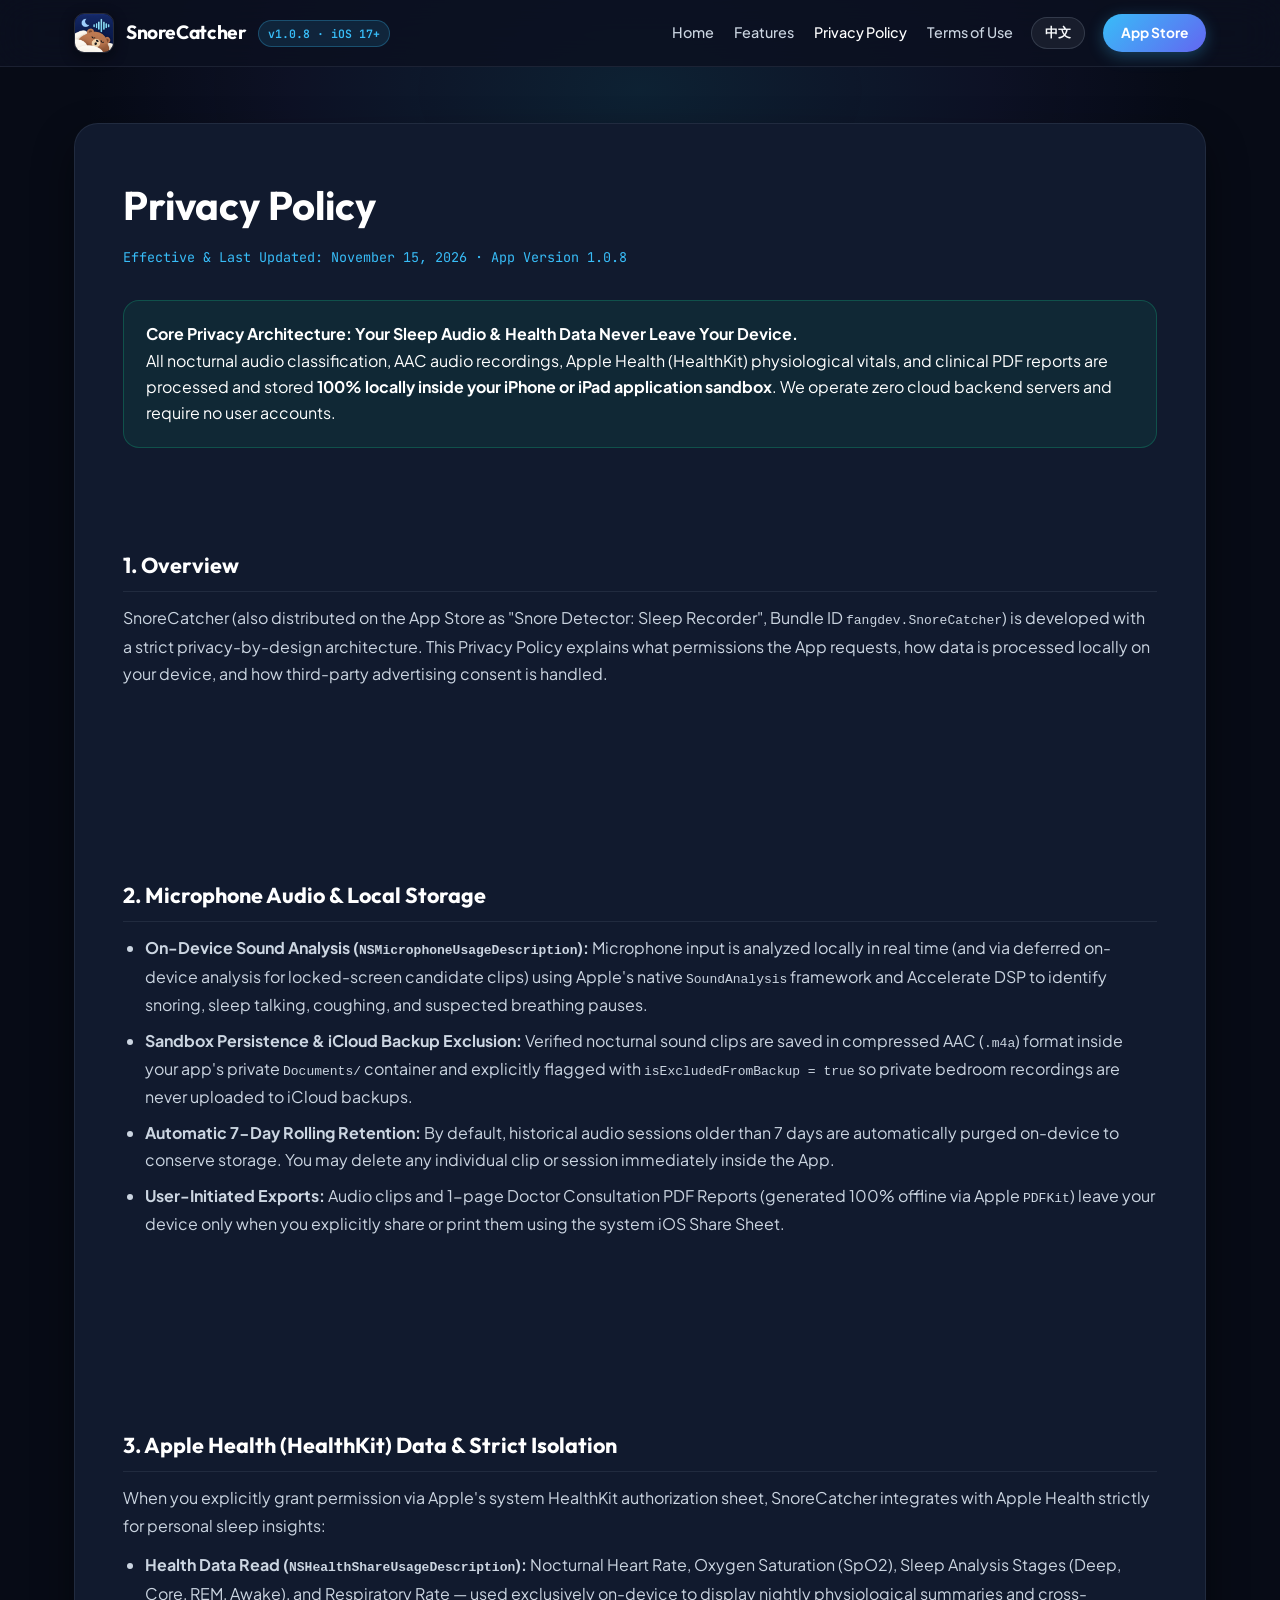
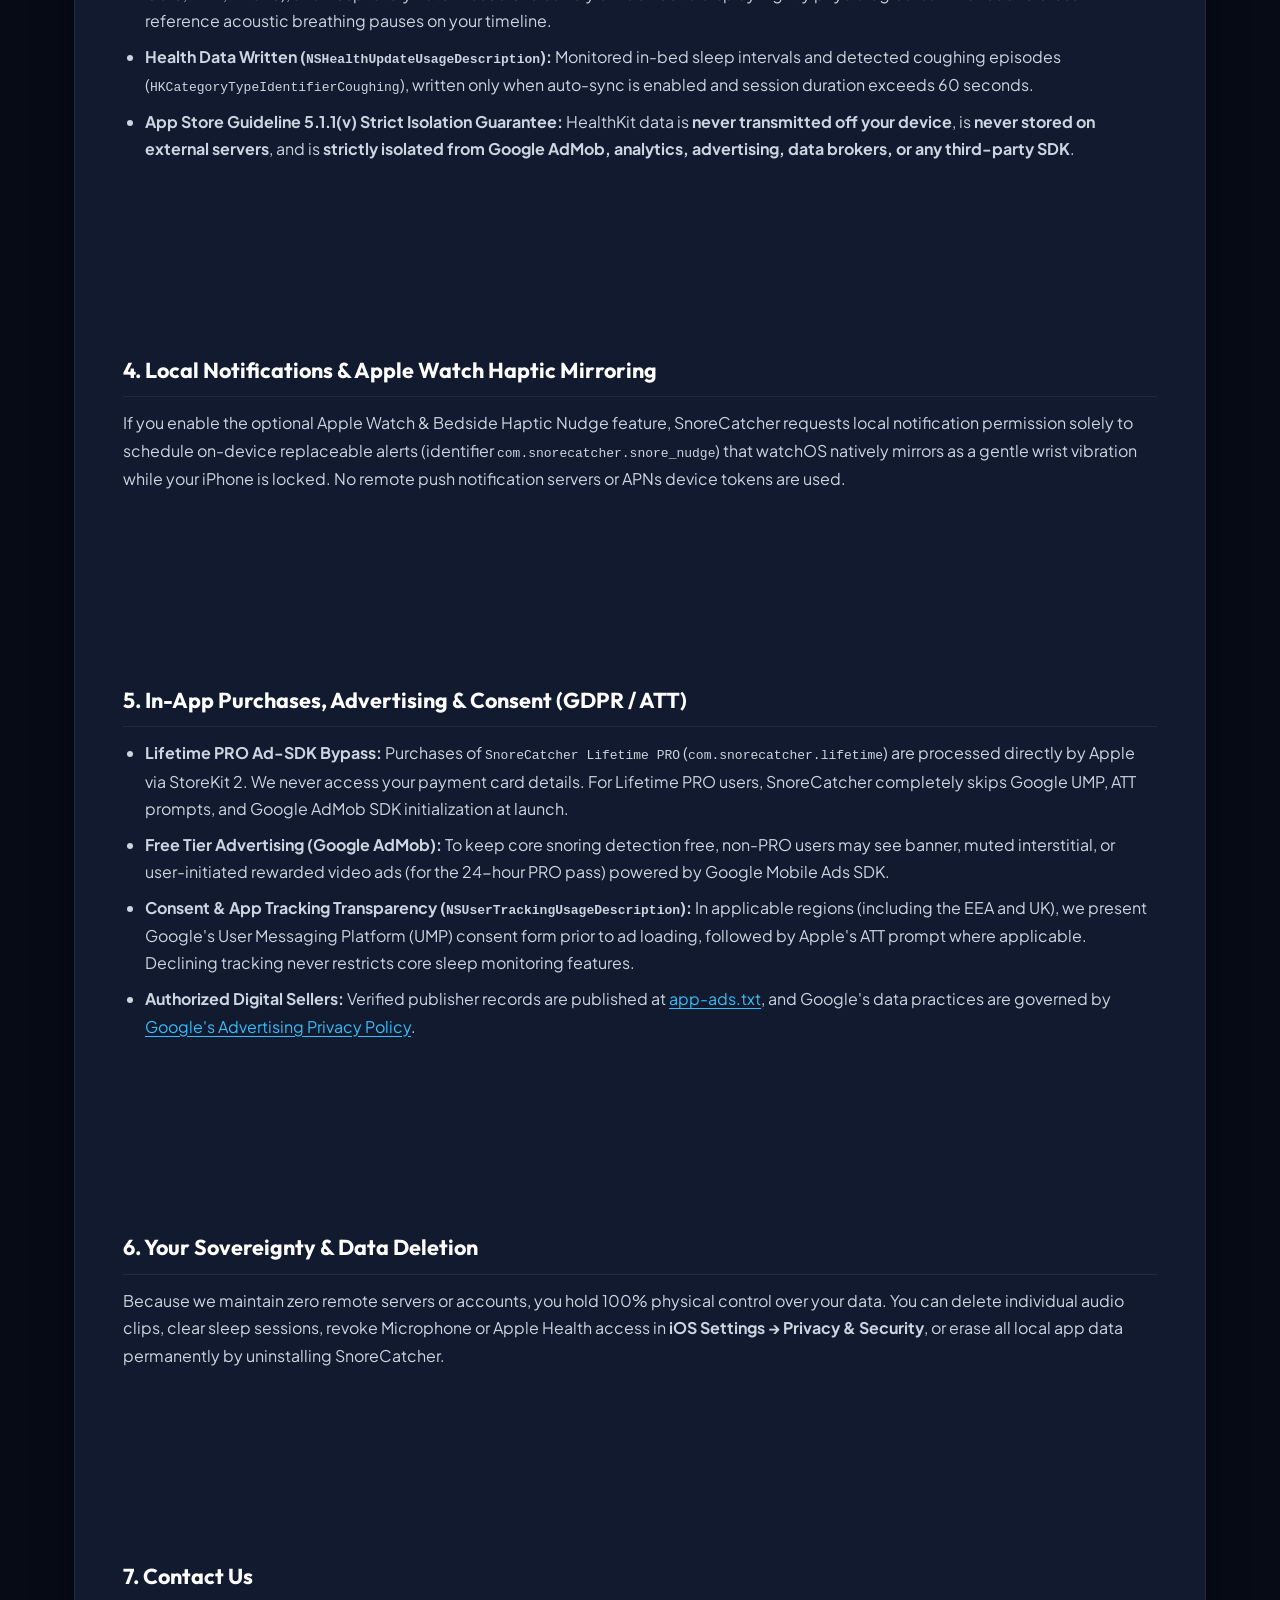
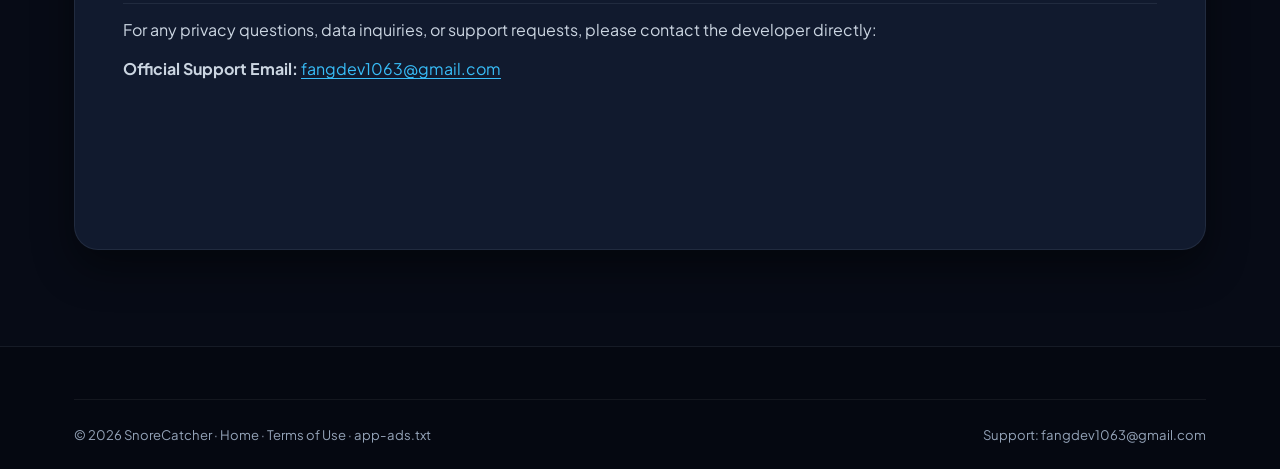
==== commit fd05765b: "chore(web): sync website assets & legal compliance for v1.0.8" ====
--- a/privacy.html
+++ b/privacy.html
@@ -15,7 +15,7 @@
       <a href="index.html" class="brand-badge">
         <img src="assets/app_icon.png" alt="SnoreCatcher Icon">
         <span class="brand-name">SnoreCatcher</span>
-        <span class="version-pill">v1.0.7 · iOS 17+</span>
+        <span class="version-pill">v1.0.8 · iOS 17+</span>
       </a>
       <div class="nav-right">
         <ul class="nav-links">
@@ -35,7 +35,7 @@
       <!-- English Legal Content -->
       <div class="legal-card" id="contentEn">
         <h1>Privacy Policy</h1>
-        <span class="legal-date">Effective &amp; Last Updated: November 15, 2026 · App Version 1.0.7</span>
+        <span class="legal-date">Effective &amp; Last Updated: November 15, 2026 · App Version 1.0.8</span>
 
         <div class="highlight-box">
           <strong>Core Privacy Architecture: Your Sleep Audio &amp; Health Data Never Leave Your Device.</strong><br>
@@ -109,7 +109,7 @@
       <!-- Simplified Chinese Legal Content -->
       <div class="legal-card" id="contentZh" style="display: none;">
         <h1>隐私政策 (Privacy Policy)</h1>
-        <span class="legal-date">生效与最近更新日期：2026 年 11 月 15 日 · 适用版本 v1.0.7</span>
+        <span class="legal-date">生效与最近更新日期：2026 年 11 月 15 日 · 适用版本 v1.0.8</span>
 
         <div class="highlight-box">
           <strong>核心隐私承诺：您的睡眠录音与健康体征数据绝不离开手机。</strong><br>
--- a/index.css
+++ b/index.css
@@ -1223,3 +1223,42 @@
     display: none;
   }
 }
+
+/* FAQ Section */
+.faq-section {
+  padding: 4.5rem 0 5rem;
+}
+.faq-grid {
+  max-width: 860px;
+  margin: 0 auto;
+  display: flex;
+  flex-direction: column;
+  gap: 0.9rem;
+}
+.faq-item {
+  background: rgba(255, 255, 255, 0.035);
+  border: 1px solid rgba(255, 255, 255, 0.09);
+  border-radius: 16px;
+  padding: 1.1rem 1.35rem;
+  transition: border-color 0.2s ease, background 0.2s ease;
+}
+.faq-item[open] {
+  background: rgba(56, 189, 248, 0.06);
+  border-color: rgba(56, 189, 248, 0.28);
+}
+.faq-item summary {
+  cursor: pointer;
+  font-weight: 600;
+  font-size: 1rem;
+  color: #f8fafc;
+  list-style: none;
+}
+.faq-item summary::-webkit-details-marker {
+  display: none;
+}
+.faq-item p {
+  margin: 0.75rem 0 0;
+  color: var(--text-secondary, #94a3b8);
+  font-size: 0.94rem;
+  line-height: 1.65;
+}
